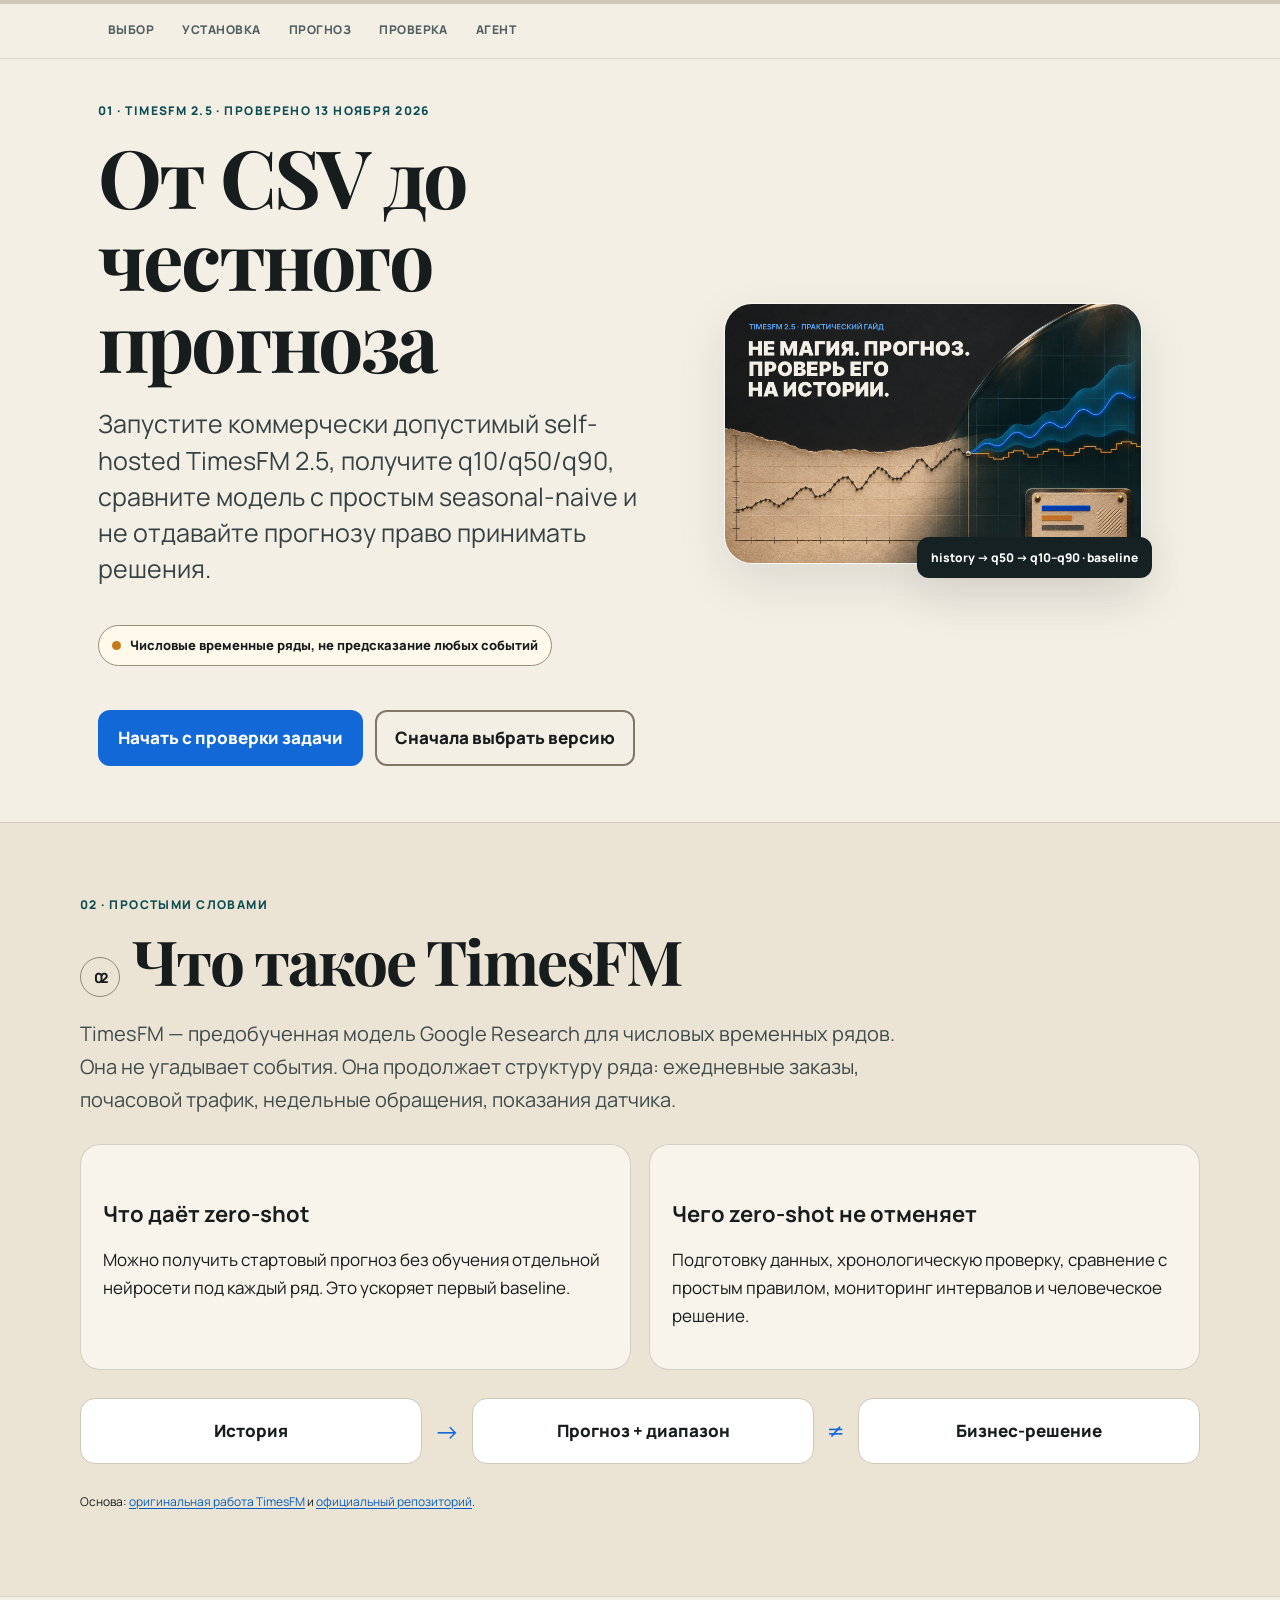
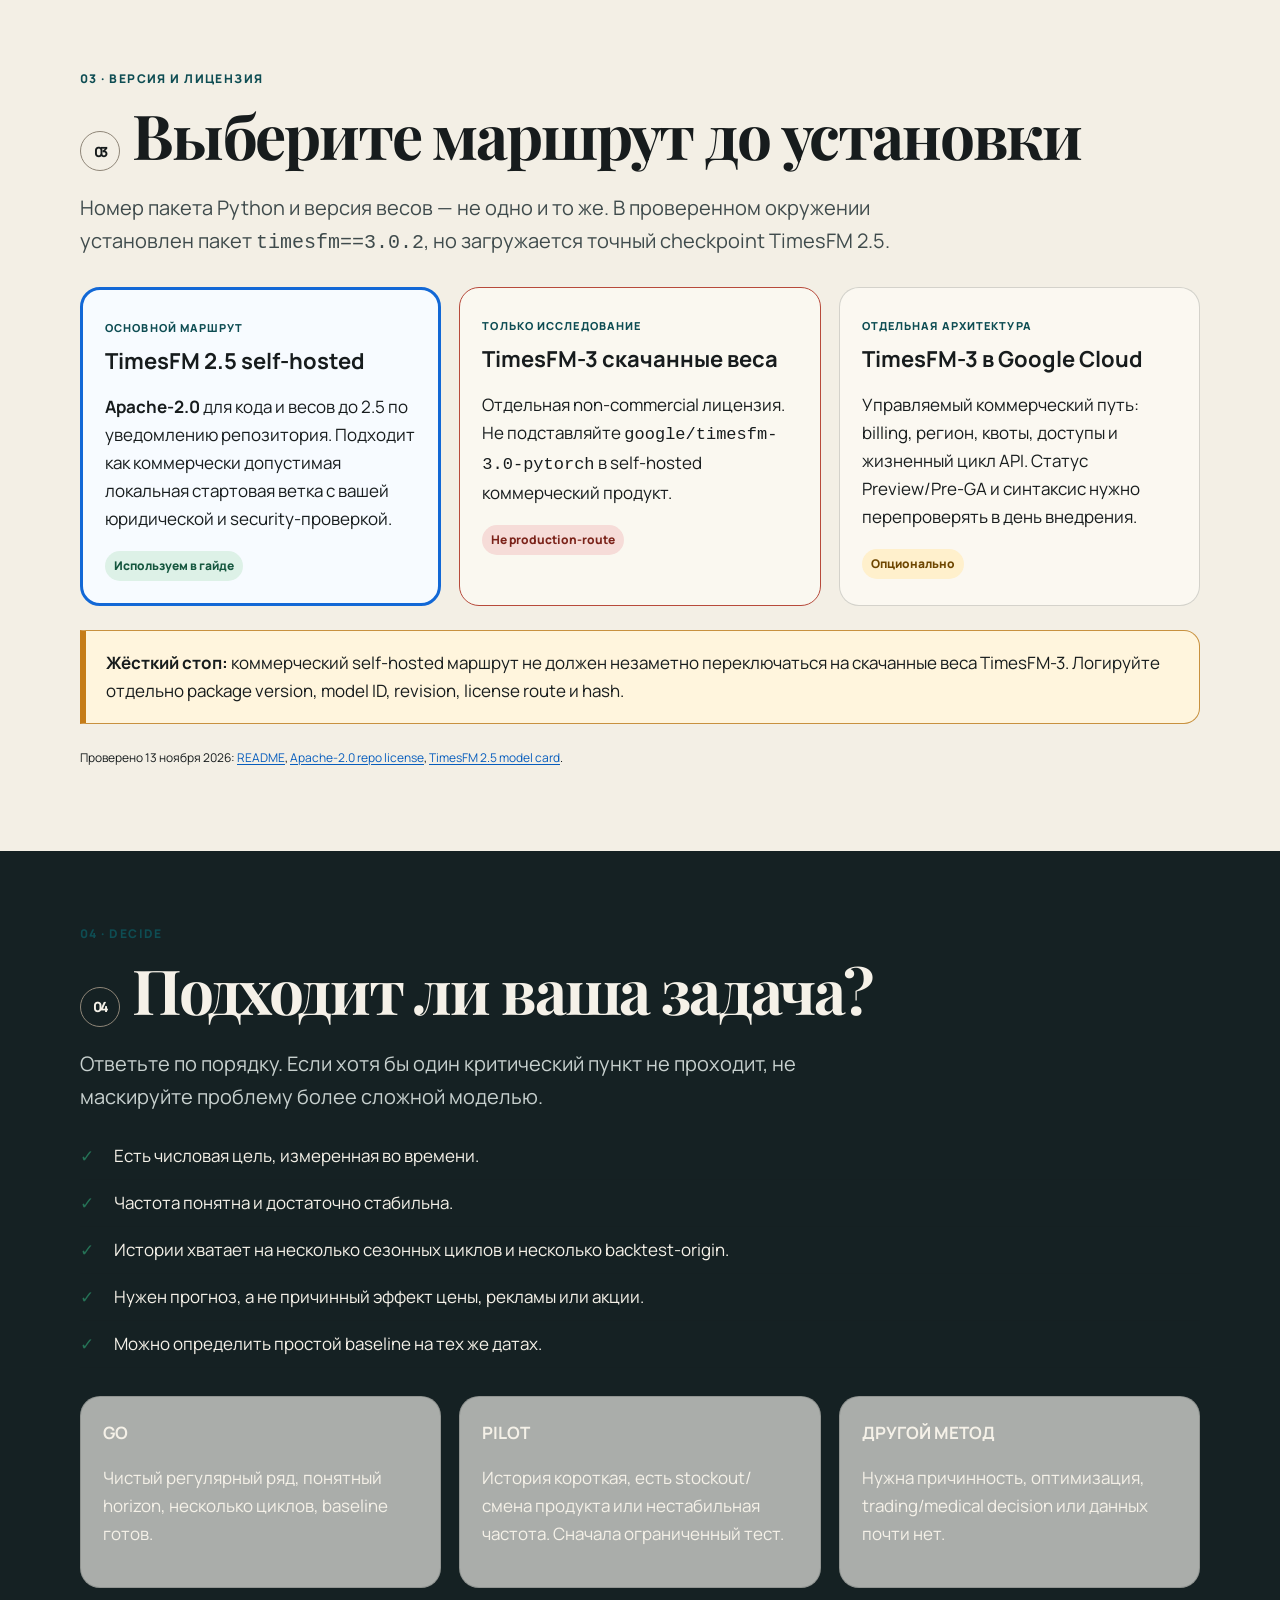
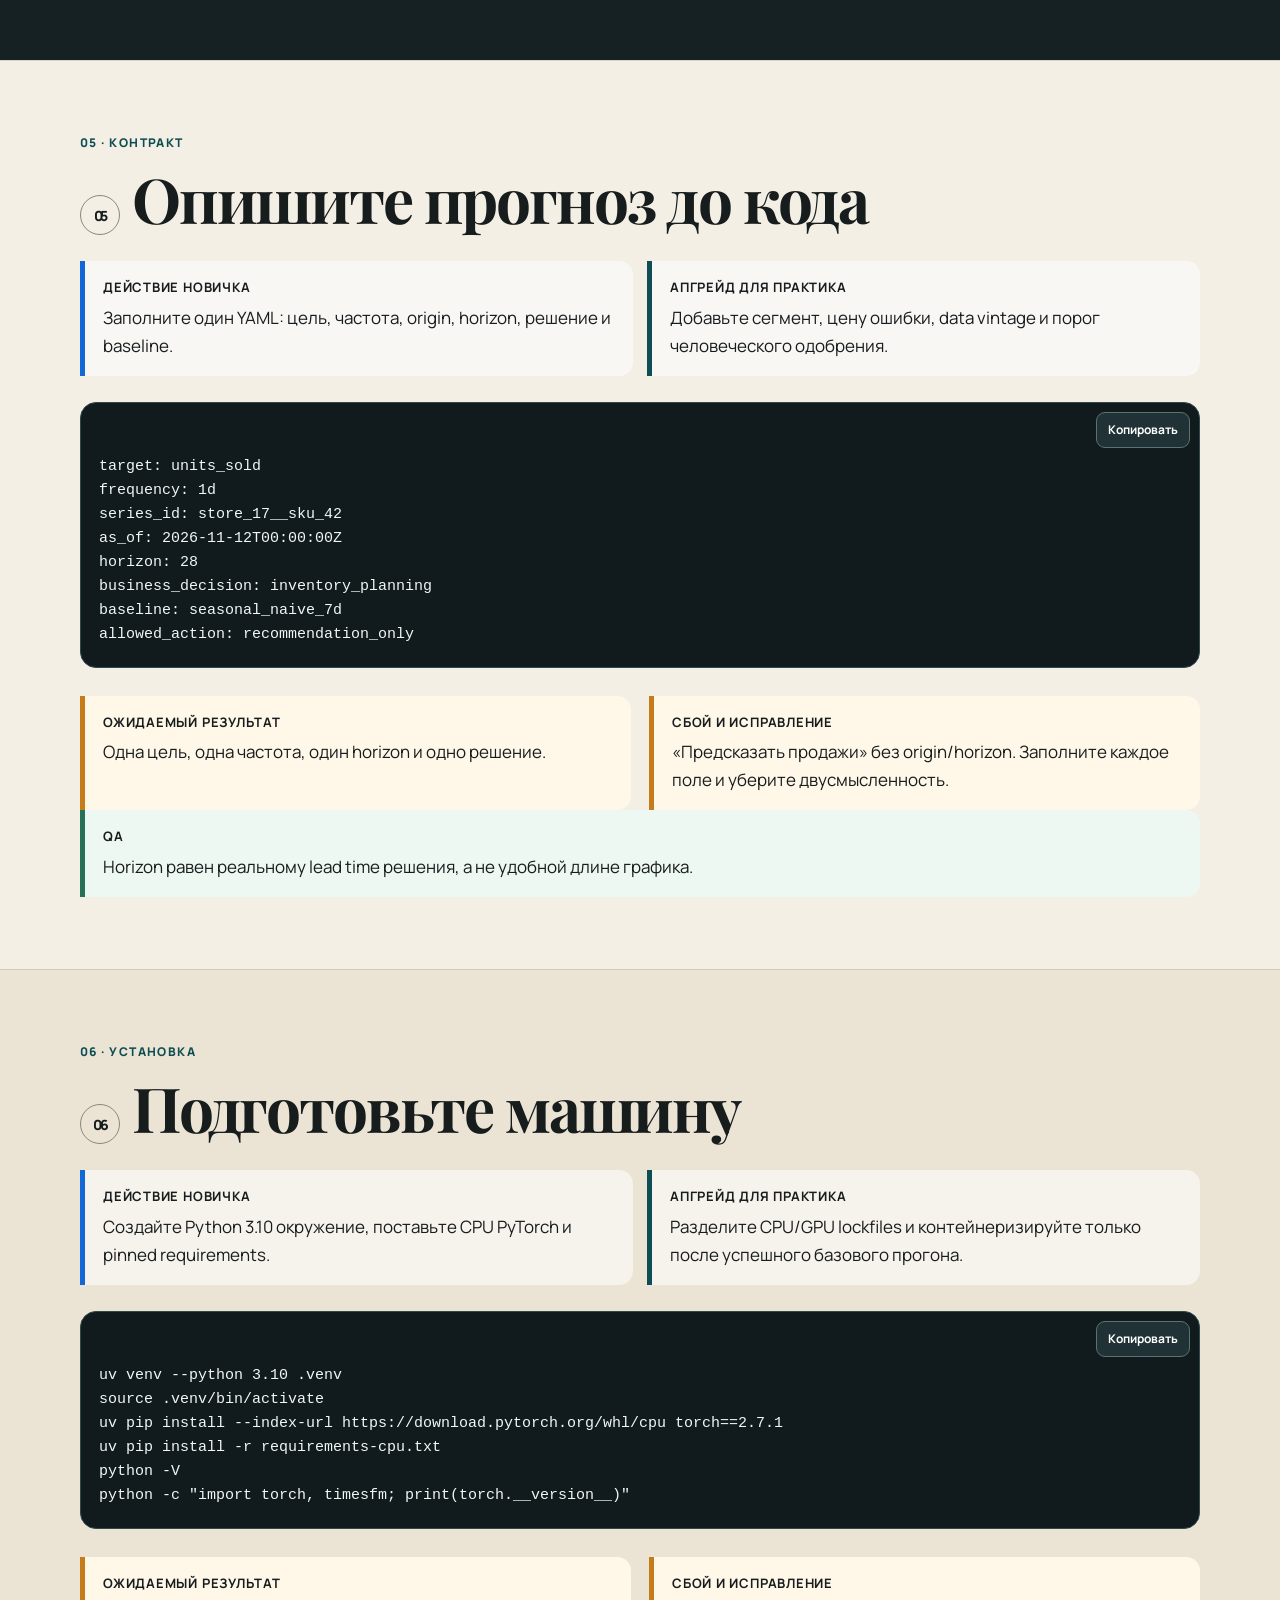
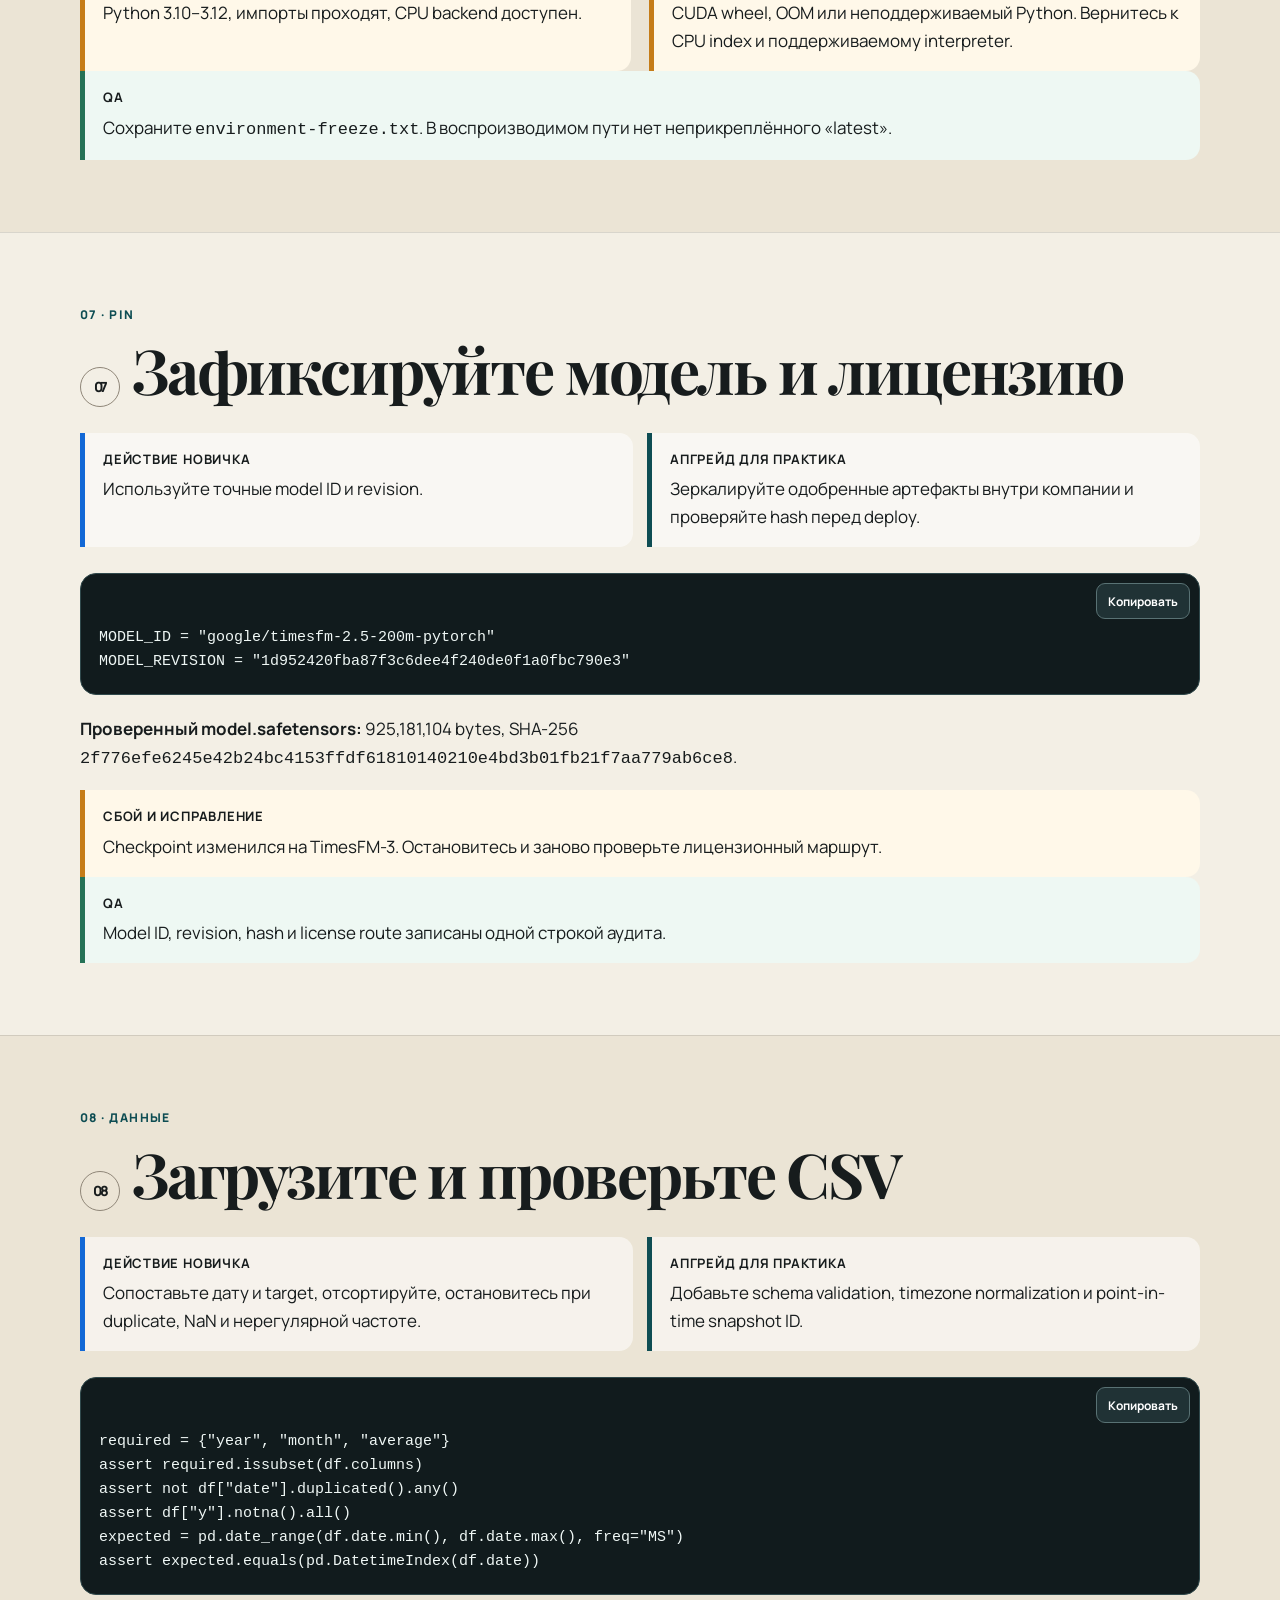
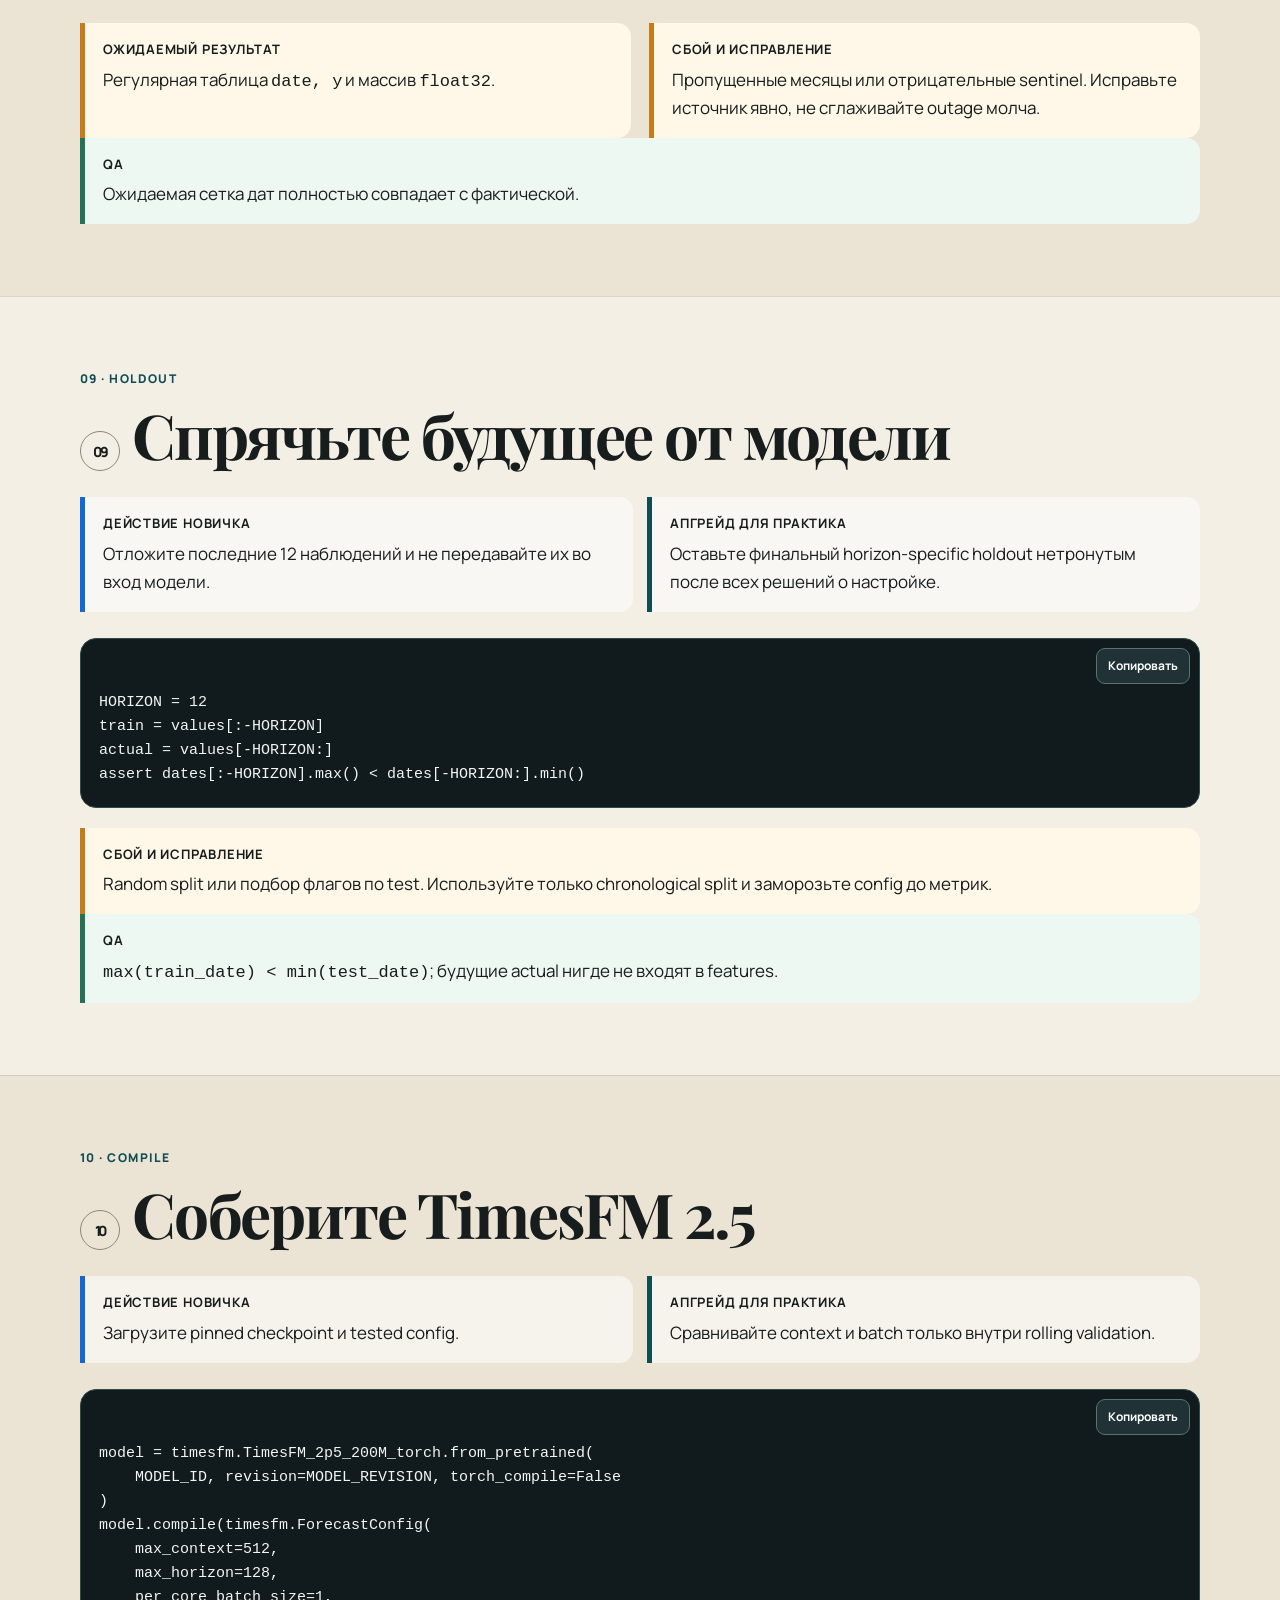
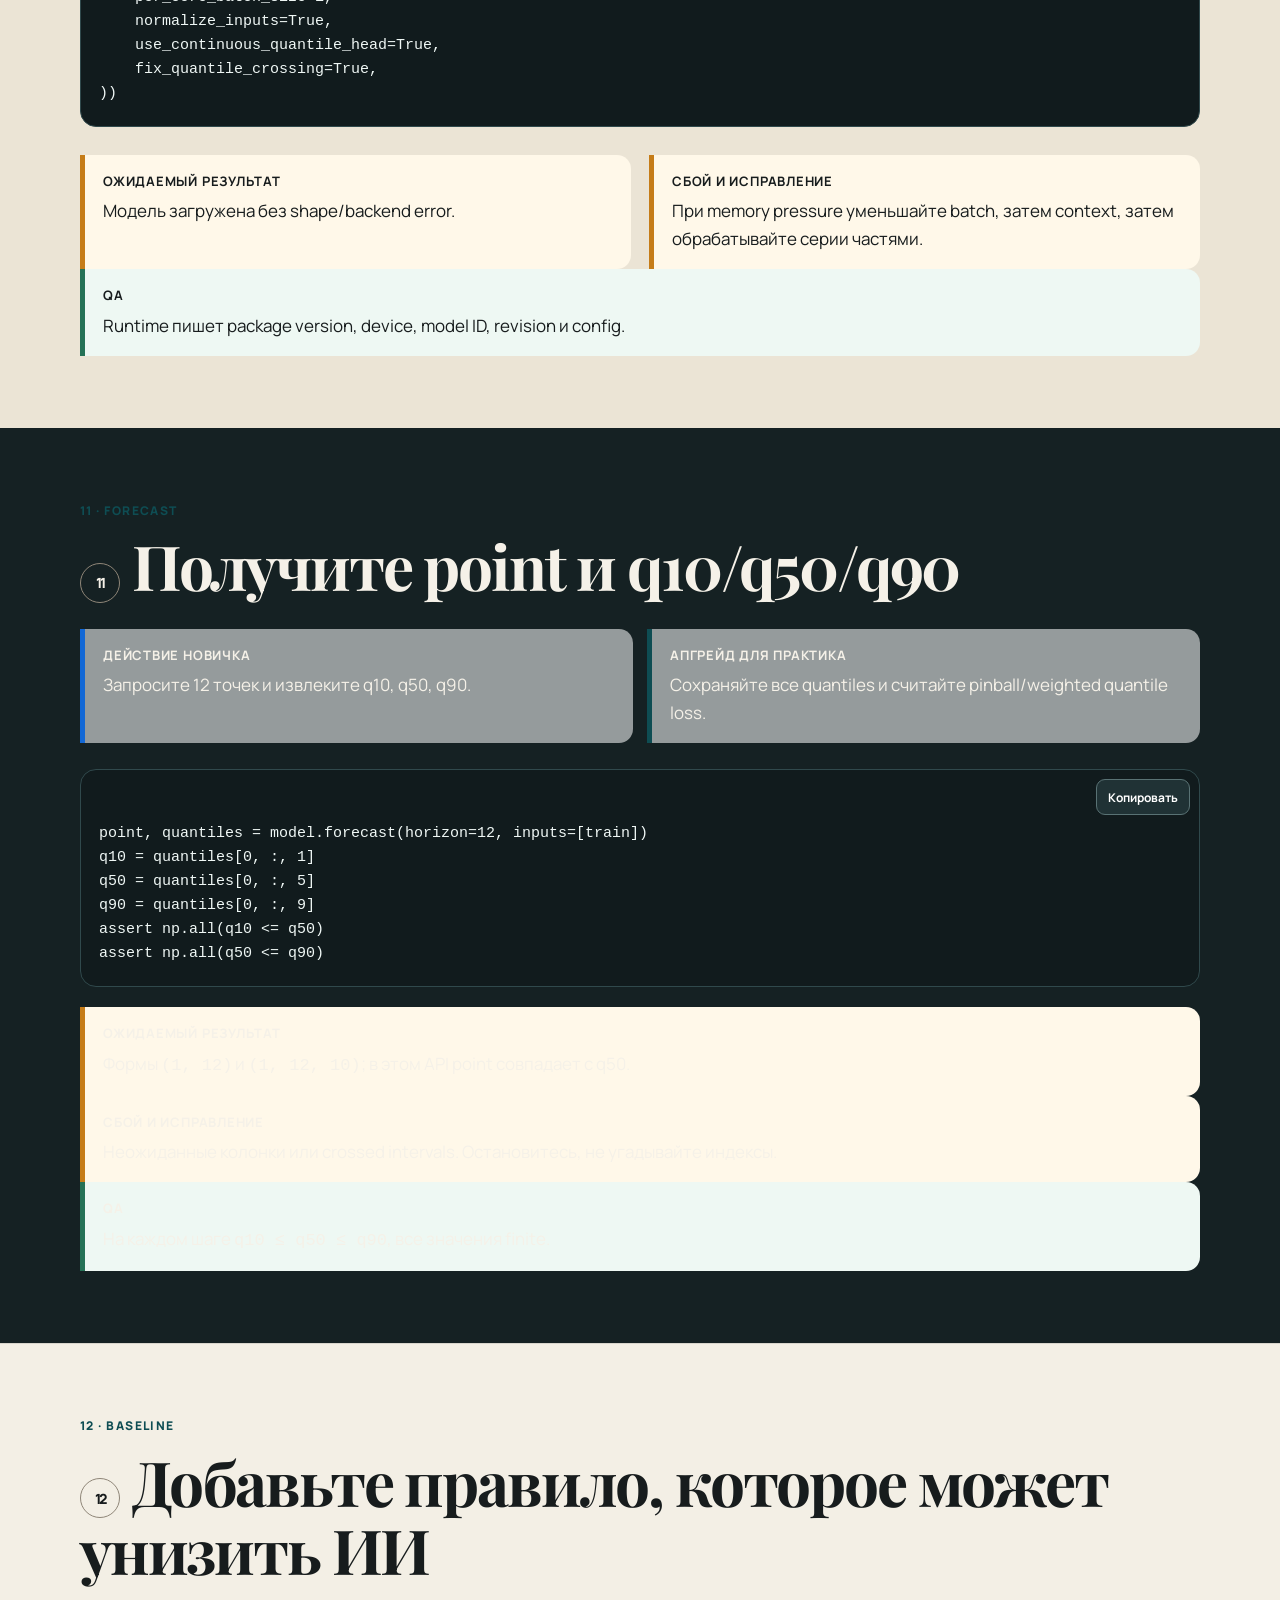
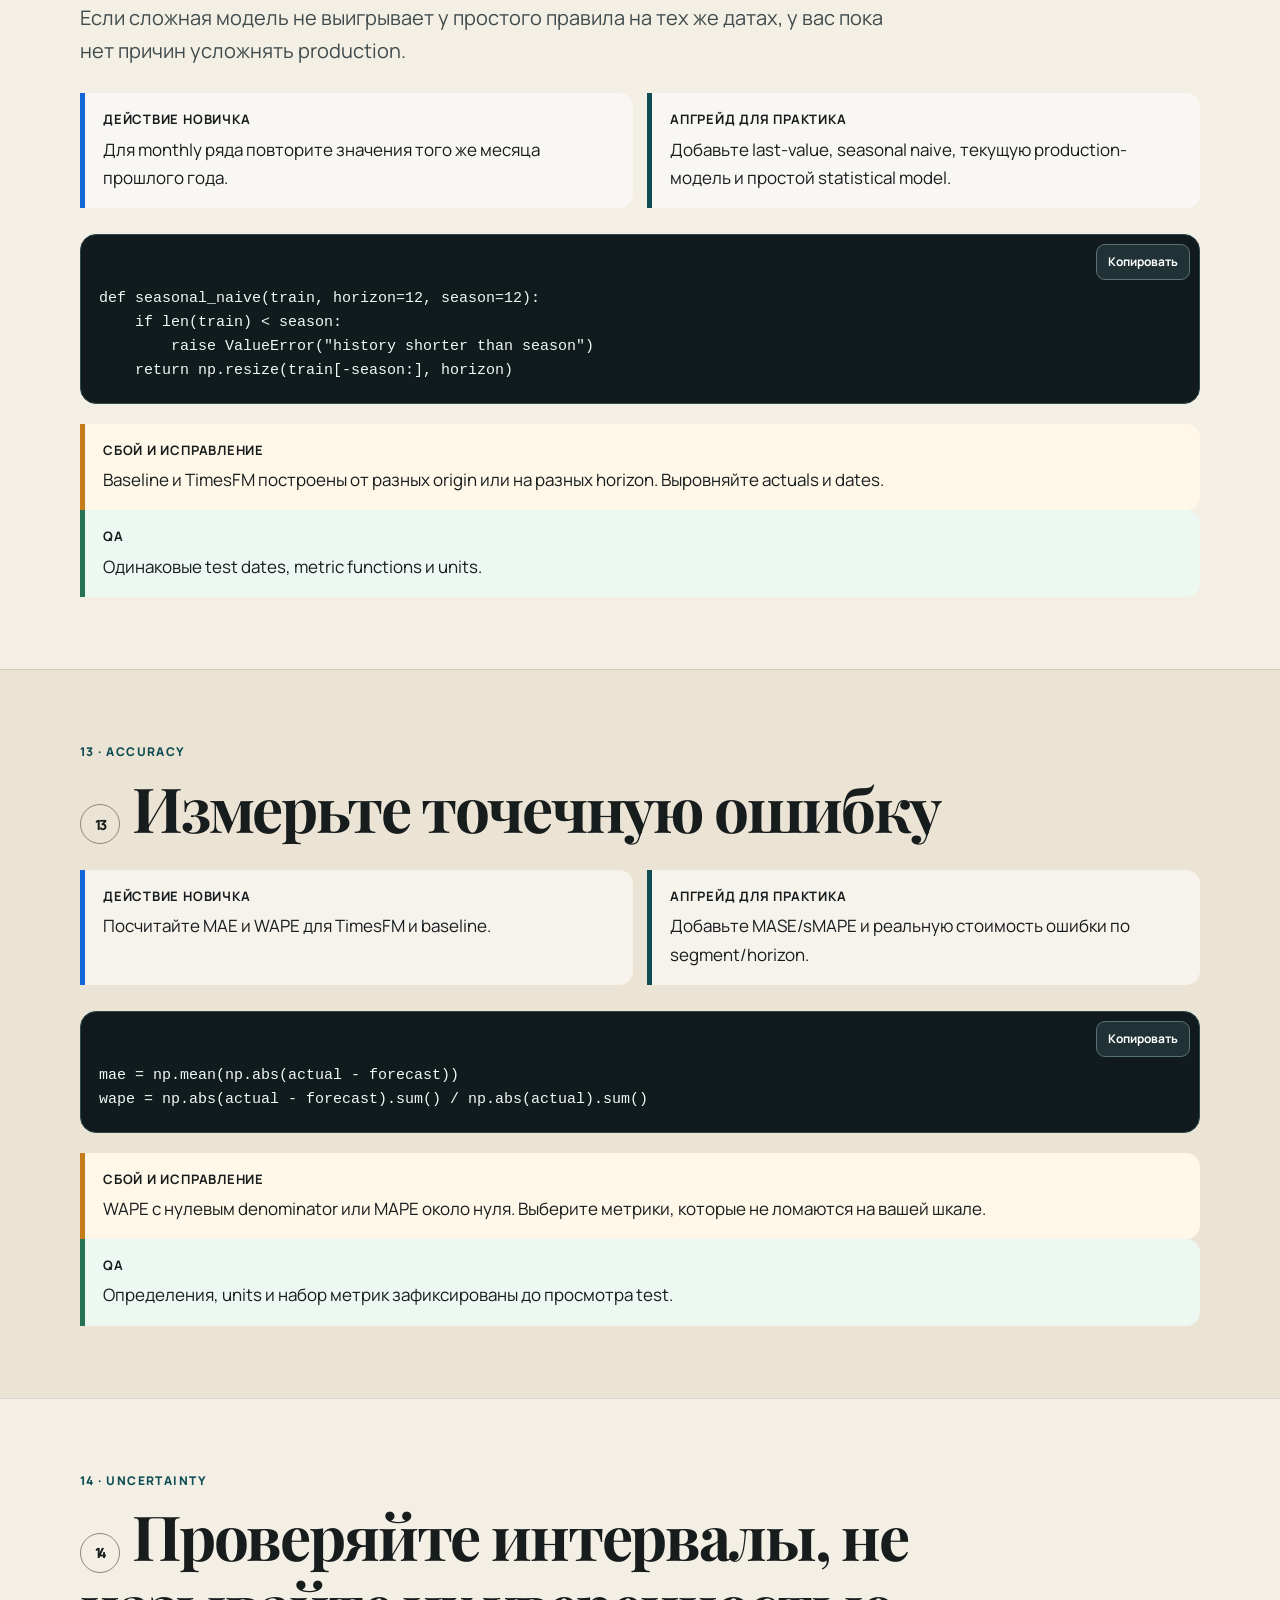
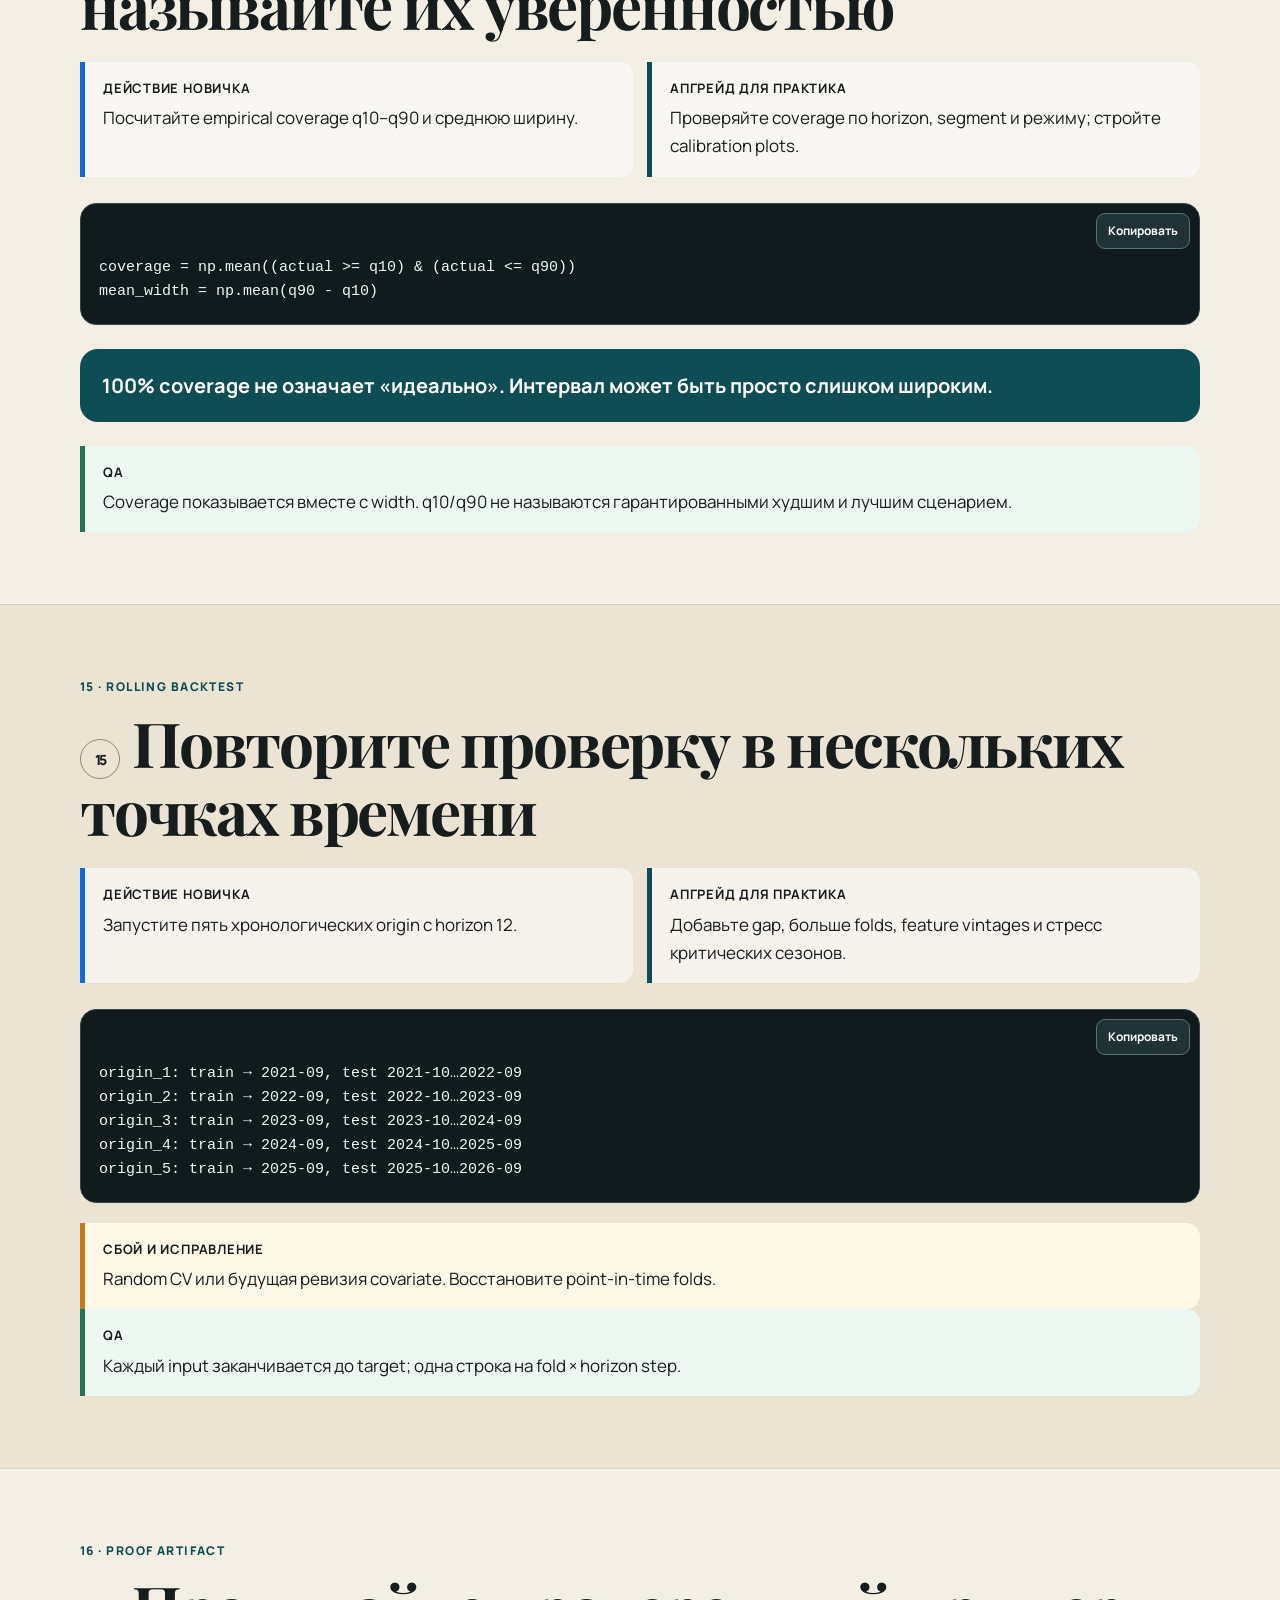
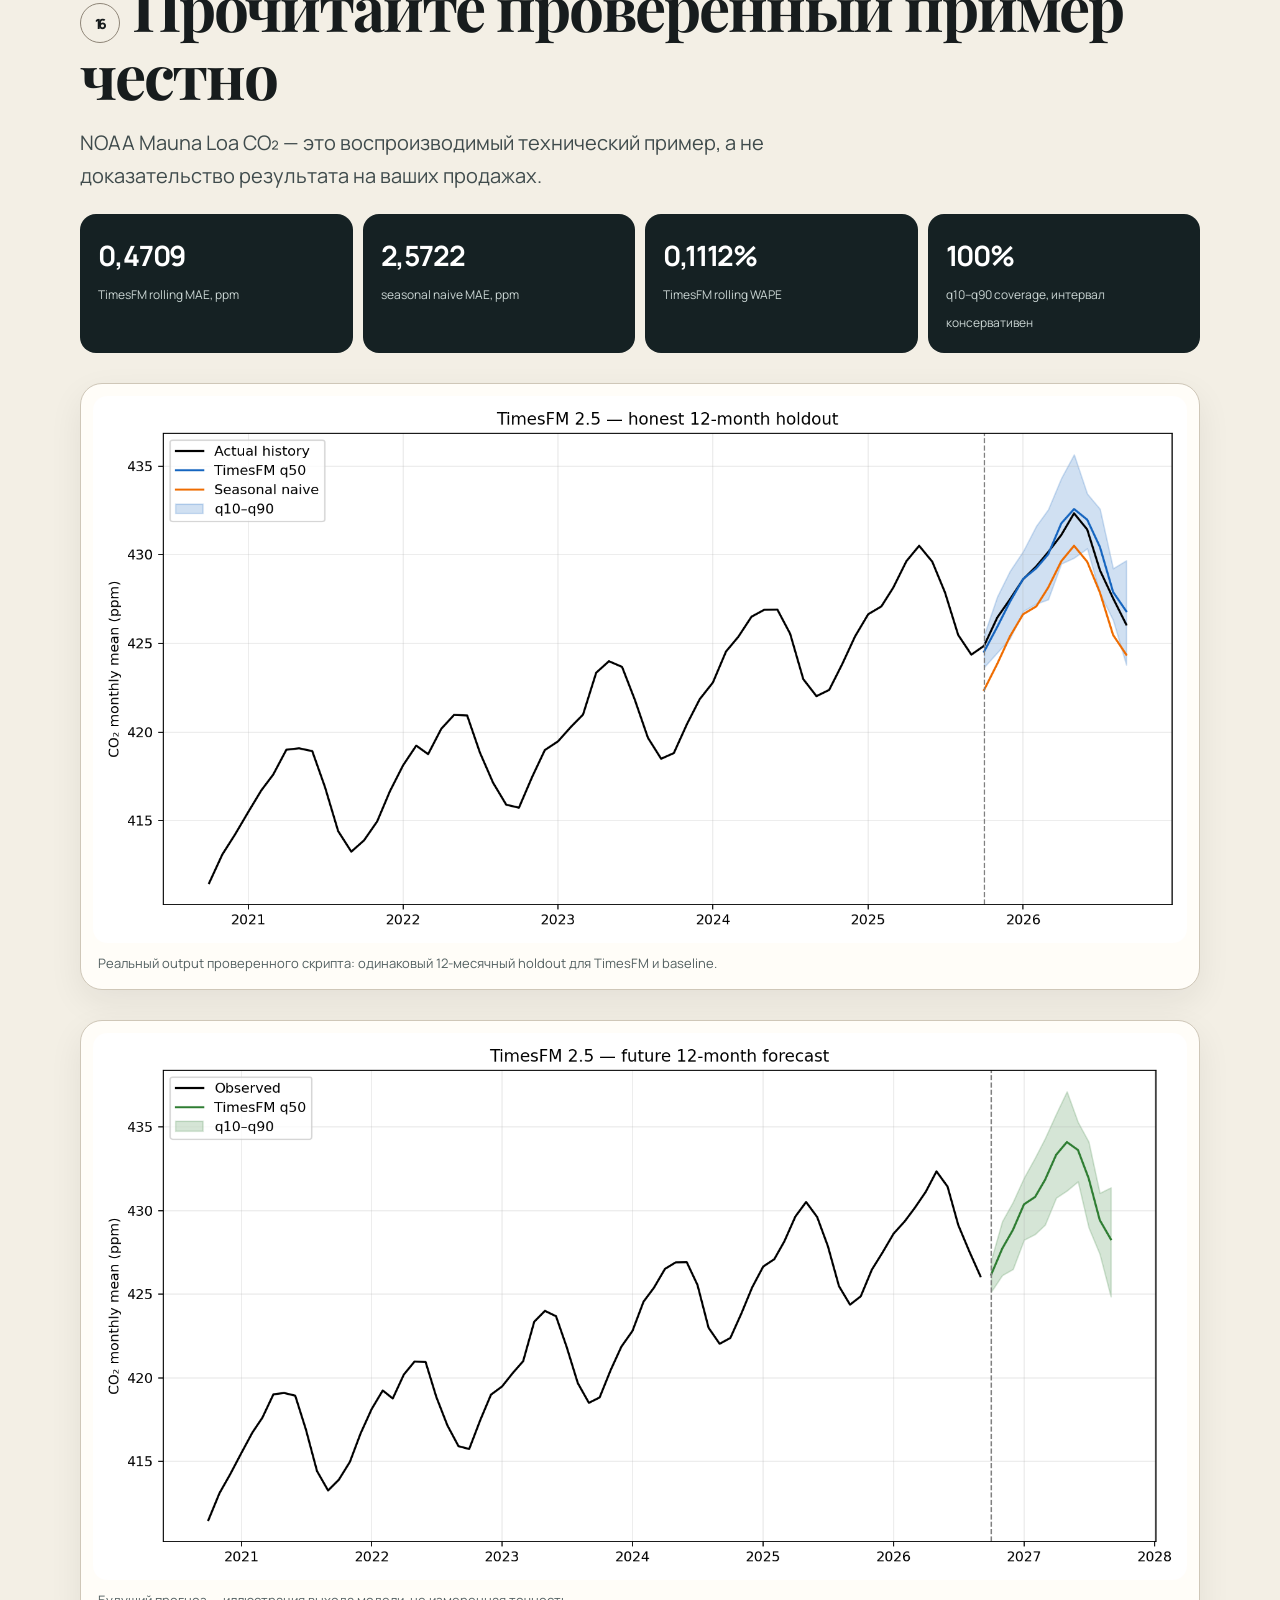
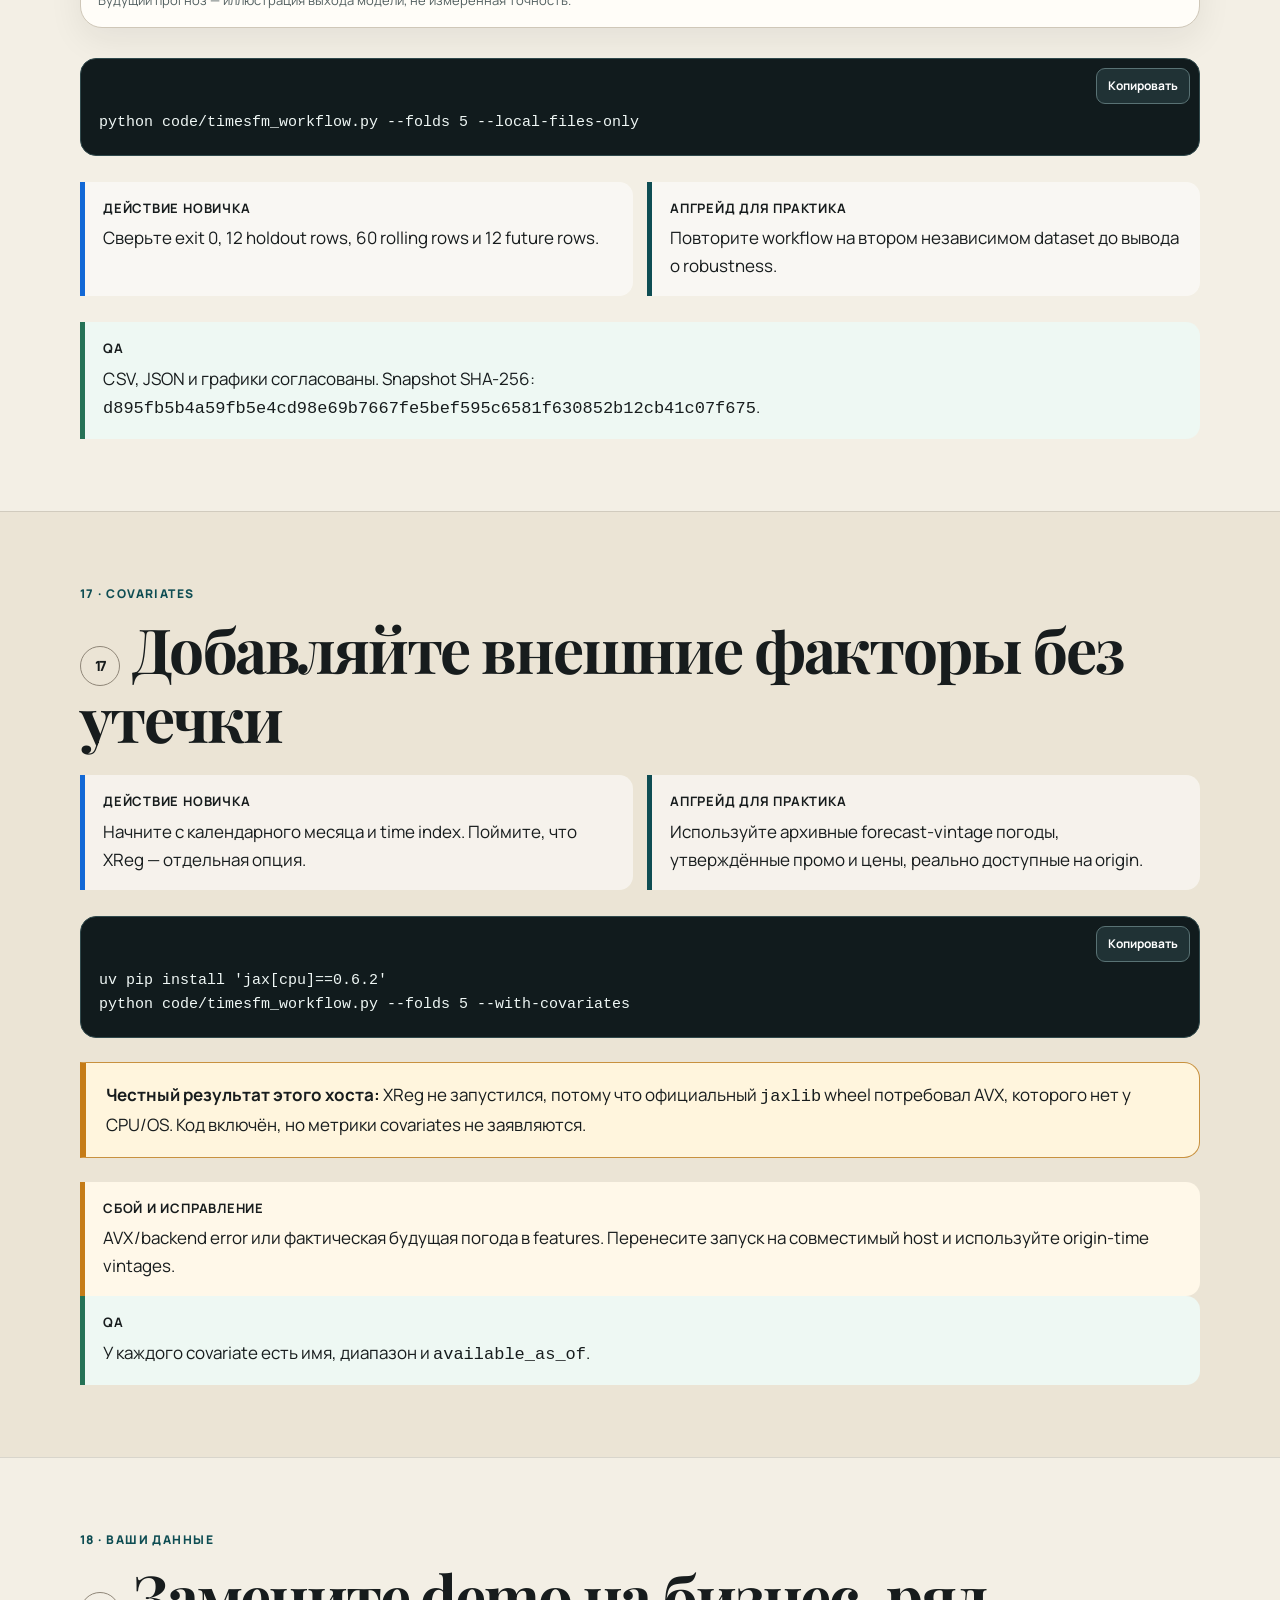
==== index.html @ fb5b5c7a "Publish TimesFM 2.5 practical guide" ====
<!doctype html>
<html lang="ru">
<head>
<meta charset="utf-8"><meta name="viewport" content="width=device-width,initial-scale=1">
<title>TimesFM 2.5 без магии: от CSV до честного прогноза</title>
<meta name="description" content="Практический русскоязычный гайд: TimesFM 2.5, точечный и квантильный прогноз, seasonal-naive baseline, holdout, rolling backtest и безопасный контракт AI-инструмента.">
<meta name="theme-color" content="#f3efe5"><link rel="icon" href="data:image/svg+xml,%3Csvg xmlns='http://www.w3.org/2000/svg' viewBox='0 0 64 64'%3E%3Cpath fill='%230e4d53' d='M4 43c10-18 18 9 29-10s17 9 27-11v22H4z'/%3E%3Cpath fill='none' stroke='%231268d6' stroke-width='5' d='M4 43c10-18 18 9 29-10s17 9 27-11'/%3E%3C/svg%3E'><meta property="og:type" content="article"><meta property="og:title" content="TimesFM 2.5 без магии"><meta property="og:description" content="От CSV до прогноза, который можно честно проверить на истории."><meta property="og:image" content="assets/timesfm_signal_editorial_hero_1600x1000.png">
<link rel="stylesheet" href="styles.css"><script defer src="app.js"></script>
</head>
<body>
<a class="skip" href="#content">К содержанию</a>
<header class="progress-shell" aria-label="Прогресс чтения"><div class="progress-line"><span id="progress"></span></div><nav class="progress-nav"><a href="#s3">Выбор</a><a href="#s6">Установка</a><a href="#s11">Прогноз</a><a href="#s13">Проверка</a><a href="#s19">Агент</a></nav></header>
<main id="content">
<section class="hero" id="s1"><div class="hero-grid"><div><div class="eyebrow">01 · TimesFM 2.5 · проверено 13 ноября 2026</div><h1>От CSV до честного прогноза</h1><p class="lede">Запустите коммерчески допустимый self-hosted TimesFM 2.5, получите q10/q50/q90, сравните модель с простым seasonal-naive и не отдавайте прогнозу право принимать решения.</p><div class="truth-chip">Числовые временные ряды, не предсказание любых событий</div><div class="button-row"><a class="btn" href="#s4">Начать с проверки задачи</a><a class="btn secondary" href="#s3">Сначала выбрать версию</a></div></div><figure class="hero-figure"><img src="assets/timesfm_signal_editorial_hero_1600x1000.png" width="1600" height="1000" alt="История временного ряда переходит в синий прогнозный конус q10–q90, рядом проходит янтарный seasonal-naive baseline"><figcaption class="stamp">history → q50 → q10–q90 · baseline</figcaption></figure></div></section>

<section class="section paper-alt" id="s2"><div class="inner"><div class="eyebrow">02 · Простыми словами</div><h2><span class="num">02</span>Что такое TimesFM</h2><p class="section-intro">TimesFM — предобученная модель Google Research для числовых временных рядов. Она не угадывает события. Она продолжает структуру ряда: ежедневные заказы, почасовой трафик, недельные обращения, показания датчика.</p><div class="grid-2"><div class="proof"><h3>Что даёт zero-shot</h3><p>Можно получить стартовый прогноз без обучения отдельной нейросети под каждый ряд. Это ускоряет первый baseline.</p></div><div class="proof"><h3>Чего zero-shot не отменяет</h3><p>Подготовку данных, хронологическую проверку, сравнение с простым правилом, мониторинг интервалов и человеческое решение.</p></div></div><div class="diagram"><div>История</div><span class="arrow">→</span><div>Прогноз + диапазон</div><span class="arrow">≠</span><div>Бизнес-решение</div></div><p class="tiny">Основа: <a href="https://arxiv.org/abs/2310.10688">оригинальная работа TimesFM</a> и <a href="https://github.com/google-research/timesfm">официальный репозиторий</a>.</p></div></section>

<section class="section" id="s3"><div class="inner"><div class="eyebrow">03 · Версия и лицензия</div><h2><span class="num">03</span>Выберите маршрут до установки</h2><p class="section-intro">Номер пакета Python и версия весов — не одно и то же. В проверенном окружении установлен пакет <code>timesfm==3.0.2</code>, но загружается точный checkpoint TimesFM 2.5.</p><div class="grid-3"><article class="route main"><span class="tag">Основной маршрут</span><h3>TimesFM 2.5 self-hosted</h3><p><b>Apache-2.0</b> для кода и весов до 2.5 по уведомлению репозитория. Подходит как коммерчески допустимая локальная стартовая ветка с вашей юридической и security-проверкой.</p><span class="status">Используем в гайде</span></article><article class="route stop"><span class="tag">Только исследование</span><h3>TimesFM-3 скачанные веса</h3><p>Отдельная non-commercial лицензия. Не подставляйте <code>google/timesfm-3.0-pytorch</code> в self-hosted коммерческий продукт.</p><span class="status stop">Не production-route</span></article><article class="route"><span class="tag">Отдельная архитектура</span><h3>TimesFM-3 в Google Cloud</h3><p>Управляемый коммерческий путь: billing, регион, квоты, доступы и жизненный цикл API. Статус Preview/Pre-GA и синтаксис нужно перепроверять в день внедрения.</p><span class="status warn">Опционально</span></article></div><div class="warning"><b>Жёсткий стоп:</b> коммерческий self-hosted маршрут не должен незаметно переключаться на скачанные веса TimesFM-3. Логируйте отдельно package version, model ID, revision, license route и hash.</div><p class="tiny">Проверено 13 ноября 2026: <a href="https://github.com/google-research/timesfm/blob/master/README.md">README</a>, <a href="https://github.com/google-research/timesfm/blob/master/LICENSE">Apache-2.0 repo license</a>, <a href="https://huggingface.co/google/timesfm-2.5-200m-pytorch">TimesFM 2.5 model card</a>.</p></div></section>

<section class="section dark" id="s4"><div class="inner"><div class="eyebrow">04 · Decide</div><h2><span class="num">04</span>Подходит ли ваша задача?</h2><p class="section-intro">Ответьте по порядку. Если хотя бы один критический пункт не проходит, не маскируйте проблему более сложной моделью.</p><ol class="checks"><li>Есть числовая цель, измеренная во времени.</li><li>Частота понятна и достаточно стабильна.</li><li>Истории хватает на несколько сезонных циклов и несколько backtest-origin.</li><li>Нужен прогноз, а не причинный эффект цены, рекламы или акции.</li><li>Можно определить простой baseline на тех же датах.</li></ol><div class="grid-3"><div class="decision"><b>GO</b><p>Чистый регулярный ряд, понятный horizon, несколько циклов, baseline готов.</p></div><div class="decision"><b>PILOT</b><p>История короткая, есть stockout/смена продукта или нестабильная частота. Сначала ограниченный тест.</p></div><div class="decision"><b>ДРУГОЙ МЕТОД</b><p>Нужна причинность, оптимизация, trading/medical decision или данных почти нет.</p></div></div></div></section>

<section class="section" id="s5"><div class="inner"><div class="eyebrow">05 · Контракт</div><h2><span class="num">05</span>Опишите прогноз до кода</h2><div class="op"><div class="rail"><strong>Действие новичка</strong>Заполните один YAML: цель, частота, origin, horizon, решение и baseline.</div><div class="rail pro"><strong>Апгрейд для практика</strong>Добавьте сегмент, цену ошибки, data vintage и порог человеческого одобрения.</div></div><div class="code-wrap"><button class="copy">Копировать</button><pre><code>target: units_sold
frequency: 1d
series_id: store_17__sku_42
as_of: 2026-11-12T00:00:00Z
horizon: 28
business_decision: inventory_planning
baseline: seasonal_naive_7d
allowed_action: recommendation_only</code></pre></div><div class="grid-2"><div class="rail fail"><strong>Ожидаемый результат</strong>Одна цель, одна частота, один horizon и одно решение.</div><div class="rail fail"><strong>Сбой и исправление</strong>«Предсказать продажи» без origin/horizon. Заполните каждое поле и уберите двусмысленность.</div></div><div class="rail qa"><strong>QA</strong>Horizon равен реальному lead time решения, а не удобной длине графика.</div></div></section>

<section class="section paper-alt" id="s6"><div class="inner"><div class="eyebrow">06 · Установка</div><h2><span class="num">06</span>Подготовьте машину</h2><div class="op"><div class="rail"><strong>Действие новичка</strong>Создайте Python 3.10 окружение, поставьте CPU PyTorch и pinned requirements.</div><div class="rail pro"><strong>Апгрейд для практика</strong>Разделите CPU/GPU lockfiles и контейнеризируйте только после успешного базового прогона.</div></div><div class="code-wrap"><button class="copy">Копировать</button><pre><code>uv venv --python 3.10 .venv
source .venv/bin/activate
uv pip install --index-url https://download.pytorch.org/whl/cpu torch==2.7.1
uv pip install -r requirements-cpu.txt
python -V
python -c "import torch, timesfm; print(torch.__version__)"</code></pre></div><div class="grid-2"><div class="rail fail"><strong>Ожидаемый результат</strong>Python 3.10–3.12, импорты проходят, CPU backend доступен.</div><div class="rail fail"><strong>Сбой и исправление</strong>CUDA wheel, OOM или неподдерживаемый Python. Вернитесь к CPU index и поддерживаемому interpreter.</div></div><div class="rail qa"><strong>QA</strong>Сохраните <code>environment-freeze.txt</code>. В воспроизводимом пути нет неприкреплённого «latest».</div></div></section>

<section class="section" id="s7"><div class="inner"><div class="eyebrow">07 · Pin</div><h2><span class="num">07</span>Зафиксируйте модель и лицензию</h2><div class="op"><div class="rail"><strong>Действие новичка</strong>Используйте точные model ID и revision.</div><div class="rail pro"><strong>Апгрейд для практика</strong>Зеркалируйте одобренные артефакты внутри компании и проверяйте hash перед deploy.</div></div><div class="code-wrap"><button class="copy">Копировать</button><pre><code>MODEL_ID = "google/timesfm-2.5-200m-pytorch"
MODEL_REVISION = "1d952420fba87f3c6dee4f240de0f1a0fbc790e3"</code></pre></div><p><b>Проверенный model.safetensors:</b> 925,181,104 bytes, SHA-256 <code>2f776efe6245e42b24bc4153ffdf61810140210e4bd3b01fb21f7aa779ab6ce8</code>.</p><div class="rail fail"><strong>Сбой и исправление</strong>Checkpoint изменился на TimesFM-3. Остановитесь и заново проверьте лицензионный маршрут.</div><div class="rail qa"><strong>QA</strong>Model ID, revision, hash и license route записаны одной строкой аудита.</div></div></section>

<section class="section paper-alt" id="s8"><div class="inner"><div class="eyebrow">08 · Данные</div><h2><span class="num">08</span>Загрузите и проверьте CSV</h2><div class="op"><div class="rail"><strong>Действие новичка</strong>Сопоставьте дату и target, отсортируйте, остановитесь при duplicate, NaN и нерегулярной частоте.</div><div class="rail pro"><strong>Апгрейд для практика</strong>Добавьте schema validation, timezone normalization и point-in-time snapshot ID.</div></div><div class="code-wrap"><button class="copy">Копировать</button><pre><code>required = {"year", "month", "average"}
assert required.issubset(df.columns)
assert not df["date"].duplicated().any()
assert df["y"].notna().all()
expected = pd.date_range(df.date.min(), df.date.max(), freq="MS")
assert expected.equals(pd.DatetimeIndex(df.date))</code></pre></div><div class="grid-2"><div class="rail fail"><strong>Ожидаемый результат</strong>Регулярная таблица <code>date, y</code> и массив <code>float32</code>.</div><div class="rail fail"><strong>Сбой и исправление</strong>Пропущенные месяцы или отрицательные sentinel. Исправьте источник явно, не сглаживайте outage молча.</div></div><div class="rail qa"><strong>QA</strong>Ожидаемая сетка дат полностью совпадает с фактической.</div></div></section>

<section class="section" id="s9"><div class="inner"><div class="eyebrow">09 · Holdout</div><h2><span class="num">09</span>Спрячьте будущее от модели</h2><div class="op"><div class="rail"><strong>Действие новичка</strong>Отложите последние 12 наблюдений и не передавайте их во вход модели.</div><div class="rail pro"><strong>Апгрейд для практика</strong>Оставьте финальный horizon-specific holdout нетронутым после всех решений о настройке.</div></div><div class="code-wrap"><button class="copy">Копировать</button><pre><code>HORIZON = 12
train = values[:-HORIZON]
actual = values[-HORIZON:]
assert dates[:-HORIZON].max() &lt; dates[-HORIZON:].min()</code></pre></div><div class="rail fail"><strong>Сбой и исправление</strong>Random split или подбор флагов по test. Используйте только chronological split и заморозьте config до метрик.</div><div class="rail qa"><strong>QA</strong><code>max(train_date) &lt; min(test_date)</code>; будущие actual нигде не входят в features.</div></div></section>

<section class="section paper-alt" id="s10"><div class="inner"><div class="eyebrow">10 · Compile</div><h2><span class="num">10</span>Соберите TimesFM 2.5</h2><div class="op"><div class="rail"><strong>Действие новичка</strong>Загрузите pinned checkpoint и tested config.</div><div class="rail pro"><strong>Апгрейд для практика</strong>Сравнивайте context и batch только внутри rolling validation.</div></div><div class="code-wrap"><button class="copy">Копировать</button><pre><code>model = timesfm.TimesFM_2p5_200M_torch.from_pretrained(
    MODEL_ID, revision=MODEL_REVISION, torch_compile=False
)
model.compile(timesfm.ForecastConfig(
    max_context=512,
    max_horizon=128,
    per_core_batch_size=1,
    normalize_inputs=True,
    use_continuous_quantile_head=True,
    fix_quantile_crossing=True,
))</code></pre></div><div class="grid-2"><div class="rail fail"><strong>Ожидаемый результат</strong>Модель загружена без shape/backend error.</div><div class="rail fail"><strong>Сбой и исправление</strong>При memory pressure уменьшайте batch, затем context, затем обрабатывайте серии частями.</div></div><div class="rail qa"><strong>QA</strong>Runtime пишет package version, device, model ID, revision и config.</div></div></section>

<section class="section dark" id="s11"><div class="inner"><div class="eyebrow">11 · Forecast</div><h2><span class="num">11</span>Получите point и q10/q50/q90</h2><div class="op"><div class="rail"><strong>Действие новичка</strong>Запросите 12 точек и извлеките q10, q50, q90.</div><div class="rail pro"><strong>Апгрейд для практика</strong>Сохраняйте все quantiles и считайте pinball/weighted quantile loss.</div></div><div class="code-wrap"><button class="copy">Копировать</button><pre><code>point, quantiles = model.forecast(horizon=12, inputs=[train])
q10 = quantiles[0, :, 1]
q50 = quantiles[0, :, 5]
q90 = quantiles[0, :, 9]
assert np.all(q10 &lt;= q50)
assert np.all(q50 &lt;= q90)</code></pre></div><div class="rail fail"><strong>Ожидаемый результат</strong>Формы <code>(1, 12)</code> и <code>(1, 12, 10)</code>; в этом API point совпадает с q50.</div><div class="rail fail"><strong>Сбой и исправление</strong>Неожиданные колонки или crossed intervals. Остановитесь, не угадывайте индексы.</div><div class="rail qa"><strong>QA</strong>На каждом шаге <code>q10 ≤ q50 ≤ q90</code>, все значения finite.</div></div></section>

<section class="section" id="s12"><div class="inner"><div class="eyebrow">12 · Baseline</div><h2><span class="num">12</span>Добавьте правило, которое может унизить ИИ</h2><p class="section-intro">Если сложная модель не выигрывает у простого правила на тех же датах, у вас пока нет причин усложнять production.</p><div class="op"><div class="rail"><strong>Действие новичка</strong>Для monthly ряда повторите значения того же месяца прошлого года.</div><div class="rail pro"><strong>Апгрейд для практика</strong>Добавьте last-value, seasonal naive, текущую production-модель и простой statistical model.</div></div><div class="code-wrap"><button class="copy">Копировать</button><pre><code>def seasonal_naive(train, horizon=12, season=12):
    if len(train) &lt; season:
        raise ValueError("history shorter than season")
    return np.resize(train[-season:], horizon)</code></pre></div><div class="rail fail"><strong>Сбой и исправление</strong>Baseline и TimesFM построены от разных origin или на разных horizon. Выровняйте actuals и dates.</div><div class="rail qa"><strong>QA</strong>Одинаковые test dates, metric functions и units.</div></div></section>

<section class="section paper-alt" id="s13"><div class="inner"><div class="eyebrow">13 · Accuracy</div><h2><span class="num">13</span>Измерьте точечную ошибку</h2><div class="op"><div class="rail"><strong>Действие новичка</strong>Посчитайте MAE и WAPE для TimesFM и baseline.</div><div class="rail pro"><strong>Апгрейд для практика</strong>Добавьте MASE/sMAPE и реальную стоимость ошибки по segment/horizon.</div></div><div class="code-wrap"><button class="copy">Копировать</button><pre><code>mae = np.mean(np.abs(actual - forecast))
wape = np.abs(actual - forecast).sum() / np.abs(actual).sum()</code></pre></div><div class="rail fail"><strong>Сбой и исправление</strong>WAPE с нулевым denominator или MAPE около нуля. Выберите метрики, которые не ломаются на вашей шкале.</div><div class="rail qa"><strong>QA</strong>Определения, units и набор метрик зафиксированы до просмотра test.</div></div></section>

<section class="section" id="s14"><div class="inner"><div class="eyebrow">14 · Uncertainty</div><h2><span class="num">14</span>Проверяйте интервалы, не называйте их уверенностью</h2><div class="op"><div class="rail"><strong>Действие новичка</strong>Посчитайте empirical coverage q10–q90 и среднюю ширину.</div><div class="rail pro"><strong>Апгрейд для практика</strong>Проверяйте coverage по horizon, segment и режиму; стройте calibration plots.</div></div><div class="code-wrap"><button class="copy">Копировать</button><pre><code>coverage = np.mean((actual &gt;= q10) &amp; (actual &lt;= q90))
mean_width = np.mean(q90 - q10)</code></pre></div><div class="callout">100% coverage не означает «идеально». Интервал может быть просто слишком широким.</div><div class="rail qa"><strong>QA</strong>Coverage показывается вместе с width. q10/q90 не называются гарантированными худшим и лучшим сценарием.</div></div></section>

<section class="section paper-alt" id="s15"><div class="inner"><div class="eyebrow">15 · Rolling backtest</div><h2><span class="num">15</span>Повторите проверку в нескольких точках времени</h2><div class="op"><div class="rail"><strong>Действие новичка</strong>Запустите пять хронологических origin с horizon 12.</div><div class="rail pro"><strong>Апгрейд для практика</strong>Добавьте gap, больше folds, feature vintages и стресс критических сезонов.</div></div><div class="code-wrap"><button class="copy">Копировать</button><pre><code>origin_1: train → 2021-09, test 2021-10…2022-09
origin_2: train → 2022-09, test 2022-10…2023-09
origin_3: train → 2023-09, test 2023-10…2024-09
origin_4: train → 2024-09, test 2024-10…2025-09
origin_5: train → 2025-09, test 2025-10…2026-09</code></pre></div><div class="rail fail"><strong>Сбой и исправление</strong>Random CV или будущая ревизия covariate. Восстановите point-in-time folds.</div><div class="rail qa"><strong>QA</strong>Каждый input заканчивается до target; одна строка на fold × horizon step.</div></div></section>

<section class="section" id="s16"><div class="inner"><div class="eyebrow">16 · Proof artifact</div><h2><span class="num">16</span>Прочитайте проверенный пример честно</h2><p class="section-intro">NOAA Mauna Loa CO₂ — это воспроизводимый технический пример, а не доказательство результата на ваших продажах.</p><div class="metrics"><div class="metric"><b>0,4709</b><span>TimesFM rolling MAE, ppm</span></div><div class="metric"><b>2,5722</b><span>seasonal naive MAE, ppm</span></div><div class="metric"><b>0,1112%</b><span>TimesFM rolling WAPE</span></div><div class="metric"><b>100%</b><span>q10–q90 coverage, интервал консервативен</span></div></div><figure class="chart"><img src="assets/holdout_forecast.png" width="1500" height="900" alt="Holdout-график NOAA: actual, TimesFM, seasonal naive и q10–q90"><figcaption class="caption">Реальный output проверенного скрипта: одинаковый 12-месячный holdout для TimesFM и baseline.</figcaption></figure><figure class="chart"><img src="assets/future_forecast.png" width="1500" height="900" alt="Будущий прогноз NOAA с медианой и квантильным интервалом"><figcaption class="caption">Будущий прогноз — иллюстрация выхода модели, не измеренная точность.</figcaption></figure><div class="code-wrap"><button class="copy">Копировать</button><pre><code>python code/timesfm_workflow.py --folds 5 --local-files-only</code></pre></div><div class="op"><div class="rail"><strong>Действие новичка</strong>Сверьте exit 0, 12 holdout rows, 60 rolling rows и 12 future rows.</div><div class="rail pro"><strong>Апгрейд для практика</strong>Повторите workflow на втором независимом dataset до вывода о robustness.</div></div><div class="rail qa"><strong>QA</strong>CSV, JSON и графики согласованы. Snapshot SHA-256: <code>d895fb5b4a59fb5e4cd98e69b7667fe5bef595c6581f630852b12cb41c07f675</code>.</div></div></section>

<section class="section paper-alt" id="s17"><div class="inner"><div class="eyebrow">17 · Covariates</div><h2><span class="num">17</span>Добавляйте внешние факторы без утечки</h2><div class="op"><div class="rail"><strong>Действие новичка</strong>Начните с календарного месяца и time index. Поймите, что XReg — отдельная опция.</div><div class="rail pro"><strong>Апгрейд для практика</strong>Используйте архивные forecast-vintage погоды, утверждённые промо и цены, реально доступные на origin.</div></div><div class="code-wrap"><button class="copy">Копировать</button><pre><code>uv pip install 'jax[cpu]==0.6.2'
python code/timesfm_workflow.py --folds 5 --with-covariates</code></pre></div><div class="warning"><b>Честный результат этого хоста:</b> XReg не запустился, потому что официальный <code>jaxlib</code> wheel потребовал AVX, которого нет у CPU/OS. Код включён, но метрики covariates не заявляются.</div><div class="rail fail"><strong>Сбой и исправление</strong>AVX/backend error или фактическая будущая погода в features. Перенесите запуск на совместимый host и используйте origin-time vintages.</div><div class="rail qa"><strong>QA</strong>У каждого covariate есть имя, диапазон и <code>available_as_of</code>.</div></div></section>

<section class="section" id="s18"><div class="inner"><div class="eyebrow">18 · Ваши данные</div><h2><span class="num">18</span>Замените demo на бизнес-ряд</h2><div class="op"><div class="rail"><strong>Действие новичка</strong>Экспортируйте один ряд <code>timestamp,series_id,target</code> и не меняйте pipeline оценки.</div><div class="rail pro"><strong>Апгрейд для практика</strong>Batch по стабильному series_id, stratification high/low volume, отдельная обработка hierarchy и intermittent demand.</div></div><div class="code-wrap"><button class="copy">Копировать</button><pre><code>timestamp,series_id,target
2026-01-01,store_17__sku_42,118
2026-01-02,store_17__sku_42,121</code></pre></div><div class="rail fail"><strong>Сбой и исправление</strong>Stockout-censored demand, смена identity, смешанные frequencies или множество нулей. Сначала исправьте смысл target или агрегацию.</div><div class="rail qa"><strong>QA</strong>Документированы returns, cancellations, timezone, stockouts и missing-data policy.</div></div></section>

<section class="section dark" id="s19"><div class="inner"><div class="eyebrow">19 · Safe tool</div><h2><span class="num">19</span>Оберните прогноз в узкий AI-инструмент</h2><div class="op"><div class="rail"><strong>Действие новичка</strong>Возвращайте point, quantiles, baseline и backtest status. Оставьте <code>actionable=false</code>.</div><div class="rail pro"><strong>Апгрейд для практика</strong>Добавьте point-in-time data service, policy engine, approval thresholds, audit log и fallback.</div></div><div class="code-wrap"><button class="copy">Копировать</button><pre><code>{
  "request": {
    "series_id": "store_17__sku_42",
    "as_of": "2026-11-12T00:00:00Z",
    "horizon": 28,
    "purpose": "inventory_planning"
  },
  "response": {
    "point": [],
    "quantiles": {"p10": [], "p50": [], "p90": []},
    "model_version": "timesfm-2.5-pinned",
    "license_route": "apache-2.0-self-hosted",
    "backtest_status": "pass",
    "warnings": [],
    "actionable": false
  }
}</code></pre></div><div class="rail fail"><strong>Сбой и исправление</strong>Function имеет action credentials или отдаёт числа без baseline/backtest. Разделите прогноз и действие, fail closed.</div><div class="rail qa"><strong>QA</strong>Missing/stale data, license mismatch или failed backtest возвращают warning/fallback, а не выдуманный forecast.</div></div></section>

<section class="section" id="s20"><div class="inner"><div class="eyebrow">20 · Отдельная Cloud-ветка</div><h2><span class="num">20</span>TimesFM-3 через BigQuery ML</h2><p class="section-intro">Это не бесплатная локальная замена. Выбирайте маршрут только если Cloud billing, residency, Preview-ограничения и governance приемлемы.</p><div class="op"><div class="rail"><strong>Действие новичка</strong>Проверьте актуальную документацию AI.FORECAST в день внедрения.</div><div class="rail pro"><strong>Апгрейд для практика</strong>Сравните TimesFM и ARIMA_PLUS/XREG через AI.EVALUATE, cost tracking и regional controls.</div></div><div class="code-wrap"><button class="copy">Копировать</button><pre><code>-- Семантический skeleton: синтаксис перепроверить по текущим Google Cloud docs
SELECT *
FROM AI.FORECAST(
  TABLE `project.dataset.series_table`,
  data_col =&gt; 'target',
  timestamp_col =&gt; 'timestamp',
  id_cols =&gt; ['series_id'],
  horizon =&gt; 28
);</code></pre></div><div class="rail fail"><strong>Сбой и исправление</strong>Скачанные TimesFM-3 weights принимаются за коммерческий self-host или игнорируется Pre-GA. Вернитесь к route table.</div><div class="rail qa"><strong>QA</strong>Сохранены API date/version, feature status, billing estimate, region и terms decision.</div><p class="tiny">Официально: <a href="https://cloud.google.com/bigquery/docs/timesfm-model">TimesFM model in BigQuery ML</a>, <a href="https://cloud.google.com/bigquery/docs/reference/standard-sql/bigqueryml-syntax-ai-forecast">AI.FORECAST</a>, <a href="https://cloud.google.com/bigquery/docs/reference/standard-sql/bigqueryml-syntax-ai-evaluate">AI.EVALUATE</a>.</p></div></section>

<section class="section paper-alt" id="s21"><div class="inner"><div class="eyebrow">21 · Production gate</div><h2><span class="num">21</span>Готовность к production</h2><div class="grid-2"><ul class="checks"><li>License route pinned.</li><li>Data contract и as_of enforced.</li><li>Baselines и rolling backtests проходят.</li><li>Coverage и interval width мониторятся.</li><li>Worst-case gates определены.</li></ul><ul class="checks"><li>Shadow mode завершён.</li><li>Human approval thresholds настроены.</li><li>Fallback и rollback проверены.</li><li>Model/data/code hashes логируются.</li><li>Forecast отделён от action layer.</li></ul></div><div class="callout">Сначала доказать на истории. Потом показывать человеку. И только затем автоматизировать обратимые действия.</div></div></section>

<section class="section" id="s22"><div class="inner"><div class="eyebrow">22 · Source desk + assets</div><h2><span class="num">22</span>Запустите пример и заберите файлы</h2><p class="section-intro">Все основные утверждения опираются на первичные источники и на сохранённые bytes проверенного прогона.</p><h3>Скачиваемые материалы</h3><div class="download-list"><a class="download" download href="downloads/timesfm_workflow.py"><span><b>timesfm_workflow.py</b><br><small>полный проверенный workflow</small></span><span>↓</span></a><a class="download" download href="downloads/requirements-cpu.txt"><span><b>requirements-cpu.txt</b><br><small>pinned CPU dependencies</small></span><span>↓</span></a><a class="download" download href="downloads/environment-freeze.txt"><span><b>environment-freeze.txt</b><br><small>реально проверенное окружение</small></span><span>↓</span></a><a class="download" download href="downloads/noaa_co2_snapshot.csv"><span><b>NOAA snapshot CSV</b><br><small>прикреплённый dataset</small></span><span>↓</span></a><a class="download" download href="downloads/forecast_contract.yaml"><span><b>forecast_contract.yaml</b><br><small>контракт задачи</small></span><span>↓</span></a><a class="download" download href="downloads/business_series.csv"><span><b>business_series.csv</b><br><small>шаблон собственного ряда</small></span><span>↓</span></a><a class="download" download href="downloads/agent_tool_contract.json"><span><b>agent_tool_contract.json</b><br><small>безопасный tool contract</small></span><span>↓</span></a><a class="download" download href="downloads/rolling_backtest.csv"><span><b>rolling_backtest.csv</b><br><small>60 реальных прогнозных точек</small></span><span>↓</span></a></div><h3>Первичные источники</h3><div class="grid-2"><div class="source-card"><a href="https://github.com/google-research/timesfm">Google Research / TimesFM repository</a><p>Версии, установка, API, license split и предупреждение об отсутствии официальной поддержки open-версии.</p></div><div class="source-card"><a href="https://huggingface.co/google/timesfm-2.5-200m-pytorch">TimesFM 2.5 model card</a><p>Checkpoint и структура point/quantile output.</p></div><div class="source-card"><a href="https://arxiv.org/abs/2310.10688">Original TimesFM paper</a><p>Scope и zero-shot framing.</p></div><div class="source-card"><a href="https://gml.noaa.gov/ccgg/trends/data.html">NOAA GML CO₂ data</a><p>Источник воспроизводимого monthly dataset.</p></div></div><details><summary>Что именно было проверено локально</summary><div><p>CPU-only local-cache run: 44,064 секунды на этом хосте. 12 holdout rows, 60 rolling rows, 12 future rows. Все значения finite; q10 ≤ q50 ≤ q90. Это измерение одного окружения, не SLA.</p></div></details><div class="button-row"><a class="btn" href="downloads/timesfm_workflow.py" download>Запустить базовый пример</a><a class="btn secondary" href="downloads/business_series.csv" download>Проверить свой CSV</a></div><p class="tiny muted">Материал образовательный. Прогнозы не являются гарантией результата и не должны напрямую управлять торговыми, медицинскими, ценовыми или другими высокорисковыми действиями.</p></div></section>
</main>
<a class="btn sticky-action" id="sticky-action" href="downloads/timesfm_workflow.py" download>Запустить пример ↓</a>
<footer class="footer"><div class="inner"><b>TimesFM 2.5 без магии</b><p>Версии и лицензии перепроверены 13 ноября 2026. Guide build: private approval candidate. Авторская система: Максим | KRUTSKY® | ИИ и Нейросети.</p></div></footer>
</body></html>
---- styles.css ----
@import url('https://fonts.googleapis.com/css2?family=Manrope:wght@400;500;600;700;800&family=Playfair+Display:wght@600;700&display=swap');
:root{--paper:#f3efe5;--paper2:#ebe4d5;--ink:#171c1d;--muted:#536061;--petrol:#0e4d53;--cobalt:#1268d6;--cobalt2:#63adff;--amber:#c57c18;--red:#a63b2e;--green:#257256;--line:#cfc7b8;--dark:#152123;--white:#fffdf8;--shadow:0 18px 50px rgba(23,28,29,.10);--radius:24px;--max:1120px}
*{box-sizing:border-box}html{scroll-behavior:smooth;scroll-padding-top:92px}body{margin:0;background:var(--paper);color:var(--ink);font-family:Manrope,system-ui,sans-serif;font-size:17px;line-height:1.65}a{color:#075dbd;text-decoration-thickness:.09em;text-underline-offset:.18em}a:hover{color:#003e83}a:focus-visible,button:focus-visible,summary:focus-visible{outline:3px solid #f2a62b;outline-offset:4px;border-radius:6px}img,svg{max-width:100%;height:auto}.skip{position:absolute;left:-9999px}.skip:focus{left:12px;top:12px;z-index:999;background:#fff;padding:12px 16px}.progress-shell{position:sticky;top:0;z-index:50;background:rgba(243,239,229,.96);backdrop-filter:blur(12px);border-bottom:1px solid rgba(23,28,29,.12)}.progress-line{height:4px;background:var(--line)}.progress-line span{display:block;width:0;height:100%;background:linear-gradient(90deg,var(--petrol),var(--cobalt),var(--amber));transition:width .15s linear}.progress-nav{max-width:var(--max);margin:auto;padding:8px 18px 10px;display:flex;gap:8px;overflow:auto;scrollbar-width:none}.progress-nav a{flex:0 0 auto;text-decoration:none;color:var(--muted);font-size:12px;font-weight:800;letter-spacing:.04em;text-transform:uppercase;padding:8px 10px;border-radius:999px}.progress-nav a.active{background:var(--dark);color:var(--white)}main{overflow:hidden}.hero{max-width:var(--max);margin:0 auto;padding:42px 18px 56px}.eyebrow{font-size:12px;font-weight:800;letter-spacing:.12em;text-transform:uppercase;color:var(--petrol);margin-bottom:14px}.hero-grid{display:grid;grid-template-columns:1.05fr .95fr;gap:36px;align-items:center}.hero h1,.section h2{font-family:'Playfair Display',Georgia,serif;line-height:1.02;letter-spacing:-.035em}.hero h1{font-size:clamp(44px,6.3vw,86px);margin:0 0 22px}.lede{font-size:clamp(19px,2.2vw,25px);line-height:1.45;color:#354143;max-width:780px}.truth-chip{display:inline-flex;align-items:center;gap:9px;border:1px solid #9a8d78;background:#fff9ec;padding:9px 13px;border-radius:999px;font-size:13px;font-weight:800;margin:12px 0 20px}.truth-chip:before{content:'';width:9px;height:9px;border-radius:50%;background:var(--amber)}.button-row{display:flex;gap:12px;flex-wrap:wrap;margin-top:24px}.btn{display:inline-flex;min-height:48px;align-items:center;justify-content:center;padding:12px 18px;border-radius:12px;background:var(--cobalt);color:#fff;text-decoration:none;font-weight:800;border:2px solid transparent}.btn:hover{background:#084b9d;color:#fff}.btn.secondary{background:transparent;color:var(--ink);border-color:#817765}.hero-figure{position:relative}.hero-figure img{display:block;border-radius:28px;box-shadow:var(--shadow);border:1px solid rgba(255,255,255,.45)}.stamp{position:absolute;right:-10px;bottom:-14px;background:var(--dark);color:#fff;padding:11px 14px;border-radius:12px;font-size:12px;font-weight:800;box-shadow:var(--shadow)}.section{padding:72px 18px;border-top:1px solid rgba(23,28,29,.12)}.section>.inner{max-width:var(--max);margin:auto}.section h2{font-size:clamp(36px,5vw,62px);margin:0 0 18px}.section h3{font-size:22px;line-height:1.25;margin:34px 0 12px}.section-intro{font-size:20px;color:#3f4b4c;max-width:820px}.num{display:inline-grid;place-items:center;width:40px;height:40px;border:1px solid #8f8678;border-radius:50%;font:800 14px Manrope;margin-right:12px;vertical-align:.22em}.paper-alt{background:var(--paper2)}.dark{background:var(--dark);color:#f5f1e8}.dark .section-intro,.dark .muted{color:#c7d0ce}.dark a{color:#86c4ff}.grid-2,.grid-3{display:grid;gap:18px;margin-top:28px}.grid-2{grid-template-columns:repeat(2,1fr)}.grid-3{grid-template-columns:repeat(3,1fr)}.route,.note,.proof,.decision,.source-card{border:1px solid rgba(23,28,29,.17);border-radius:20px;padding:22px;background:rgba(255,253,248,.64)}.route.main{border:3px solid var(--cobalt);background:#f7fbff}.route.stop{border-color:#b74a3b}.route .tag,.label{font-size:11px;letter-spacing:.1em;text-transform:uppercase;font-weight:800;color:var(--petrol)}.route h3{margin:8px 0}.op{display:grid;grid-template-columns:1fr 1fr;gap:14px;margin:26px 0}.rail{border-left:5px solid var(--cobalt);background:rgba(255,255,255,.55);padding:16px 18px;border-radius:0 14px 14px 0}.rail.pro{border-color:var(--petrol)}.rail.fail{border-color:var(--amber);background:#fff8e9}.rail.qa{border-color:var(--green);background:#eef8f3}.rail strong{display:block;font-size:13px;text-transform:uppercase;letter-spacing:.06em;margin-bottom:5px}.code-wrap{position:relative;margin:20px 0}.code-wrap pre{margin:0;background:#111b1d;color:#eff7f5;padding:52px 18px 20px;border-radius:16px;overflow:auto;font-size:15px;line-height:1.6;border:1px solid #30494c}.copy{position:absolute;right:10px;top:10px;min-height:36px;padding:7px 11px;border:1px solid #597274;background:#203235;color:#fff;border-radius:9px;font:700 12px Manrope;cursor:pointer}.copy.done{background:var(--green)}table{width:100%;border-collapse:collapse;margin:24px 0;background:rgba(255,255,255,.45)}th,td{text-align:left;vertical-align:top;padding:15px;border-bottom:1px solid var(--line)}th{font-size:12px;text-transform:uppercase;letter-spacing:.06em;color:var(--petrol)}.chart{margin:30px 0;background:#fffdf8;border-radius:22px;border:1px solid #cfc7b8;padding:12px;box-shadow:0 12px 34px rgba(23,28,29,.07)}.chart img{display:block;border-radius:14px}.caption{font-size:13px;color:var(--muted);margin:10px 5px 3px}.metrics{display:grid;grid-template-columns:repeat(4,1fr);gap:10px;margin:22px 0}.metric{padding:18px;border-radius:16px;background:var(--dark);color:#fff}.metric b{display:block;font-size:28px;letter-spacing:-.04em}.metric span{font-size:12px;color:#cbd6d4}.callout{margin:24px 0;padding:20px 22px;border-radius:18px;background:#0e4d53;color:#fff;font-size:20px;font-weight:700}.warning{margin:24px 0;padding:18px 20px;border:1px solid #c8913f;border-left:6px solid var(--amber);background:#fff5dd;border-radius:0 16px 16px 0}.checks{list-style:none;padding:0}.checks li{position:relative;padding:9px 0 9px 34px;border-bottom:1px solid rgba(23,28,29,.1)}.checks li:before{content:'✓';position:absolute;left:0;color:var(--green);font-weight:900}.download-list{display:grid;grid-template-columns:repeat(2,1fr);gap:12px}.download{display:flex;justify-content:space-between;gap:14px;align-items:center;padding:16px;border:1px solid #b9ad99;border-radius:14px;text-decoration:none;color:var(--ink);background:#fffaf0}.download small{color:var(--muted)}details{margin:14px 0;border:1px solid var(--line);border-radius:14px;background:rgba(255,255,255,.45)}summary{cursor:pointer;padding:15px 17px;font-weight:800}details>div{padding:0 17px 17px}.source-card a{font-weight:800}.footer{padding:48px 18px;background:#10191b;color:#dce4e2}.footer .inner{max-width:var(--max);margin:auto}.sticky-action{position:fixed;left:50%;bottom:14px;transform:translateX(-50%);z-index:40;display:none;box-shadow:0 12px 40px rgba(0,0,0,.28)}.sticky-action.visible{display:inline-flex}.muted{color:var(--muted)}.tiny{font-size:12px}.diagram{display:grid;grid-template-columns:1fr auto 1fr auto 1fr;gap:12px;align-items:center;margin:28px 0}.diagram div{padding:18px;background:#fff;border:1px solid var(--line);border-radius:15px;font-weight:800;text-align:center}.arrow{color:var(--cobalt);font-size:26px}.status{display:inline-flex;padding:5px 9px;border-radius:999px;font-size:12px;font-weight:800;background:#ddf1e7;color:#14563e}.status.warn{background:#fff0cc;color:#6e4600}.status.stop{background:#f6dcd8;color:#7b231a}
@media(max-width:800px){body{font-size:17px}.hero{padding-top:28px}.hero-grid,.grid-2,.grid-3,.op,.download-list{grid-template-columns:1fr}.hero-figure{margin-top:8px}.stamp{right:8px}.section{padding:58px 18px}.metrics{grid-template-columns:1fr 1fr}.diagram{grid-template-columns:1fr}.arrow{transform:rotate(90deg);text-align:center}.route-table thead{display:none}.route-table,.route-table tbody,.route-table tr,.route-table td{display:block}.route-table tr{border:1px solid var(--line);border-radius:16px;margin:12px 0;background:#fff8ec}.route-table td{border:0;padding:9px 14px}.route-table td:first-child{padding-top:16px;font-weight:800}.route-table td:last-child{padding-bottom:16px}.hero h1{font-size:48px}.section h2{font-size:39px}.progress-nav{padding-left:12px}.sticky-action{width:calc(100% - 28px)}}
@media(max-width:380px){.hero h1{font-size:42px}.section h2{font-size:36px}.metrics{grid-template-columns:1fr}.btn{width:100%}.hero,.section{padding-left:15px;padding-right:15px}.code-wrap pre{font-size:14px}}
@media(prefers-reduced-motion:reduce){html{scroll-behavior:auto}*,*:before,*:after{animation:none!important;transition:none!important}}
@media print{.progress-shell,.sticky-action,.copy{display:none!important}.section{break-inside:avoid}.hero{padding-top:0}}
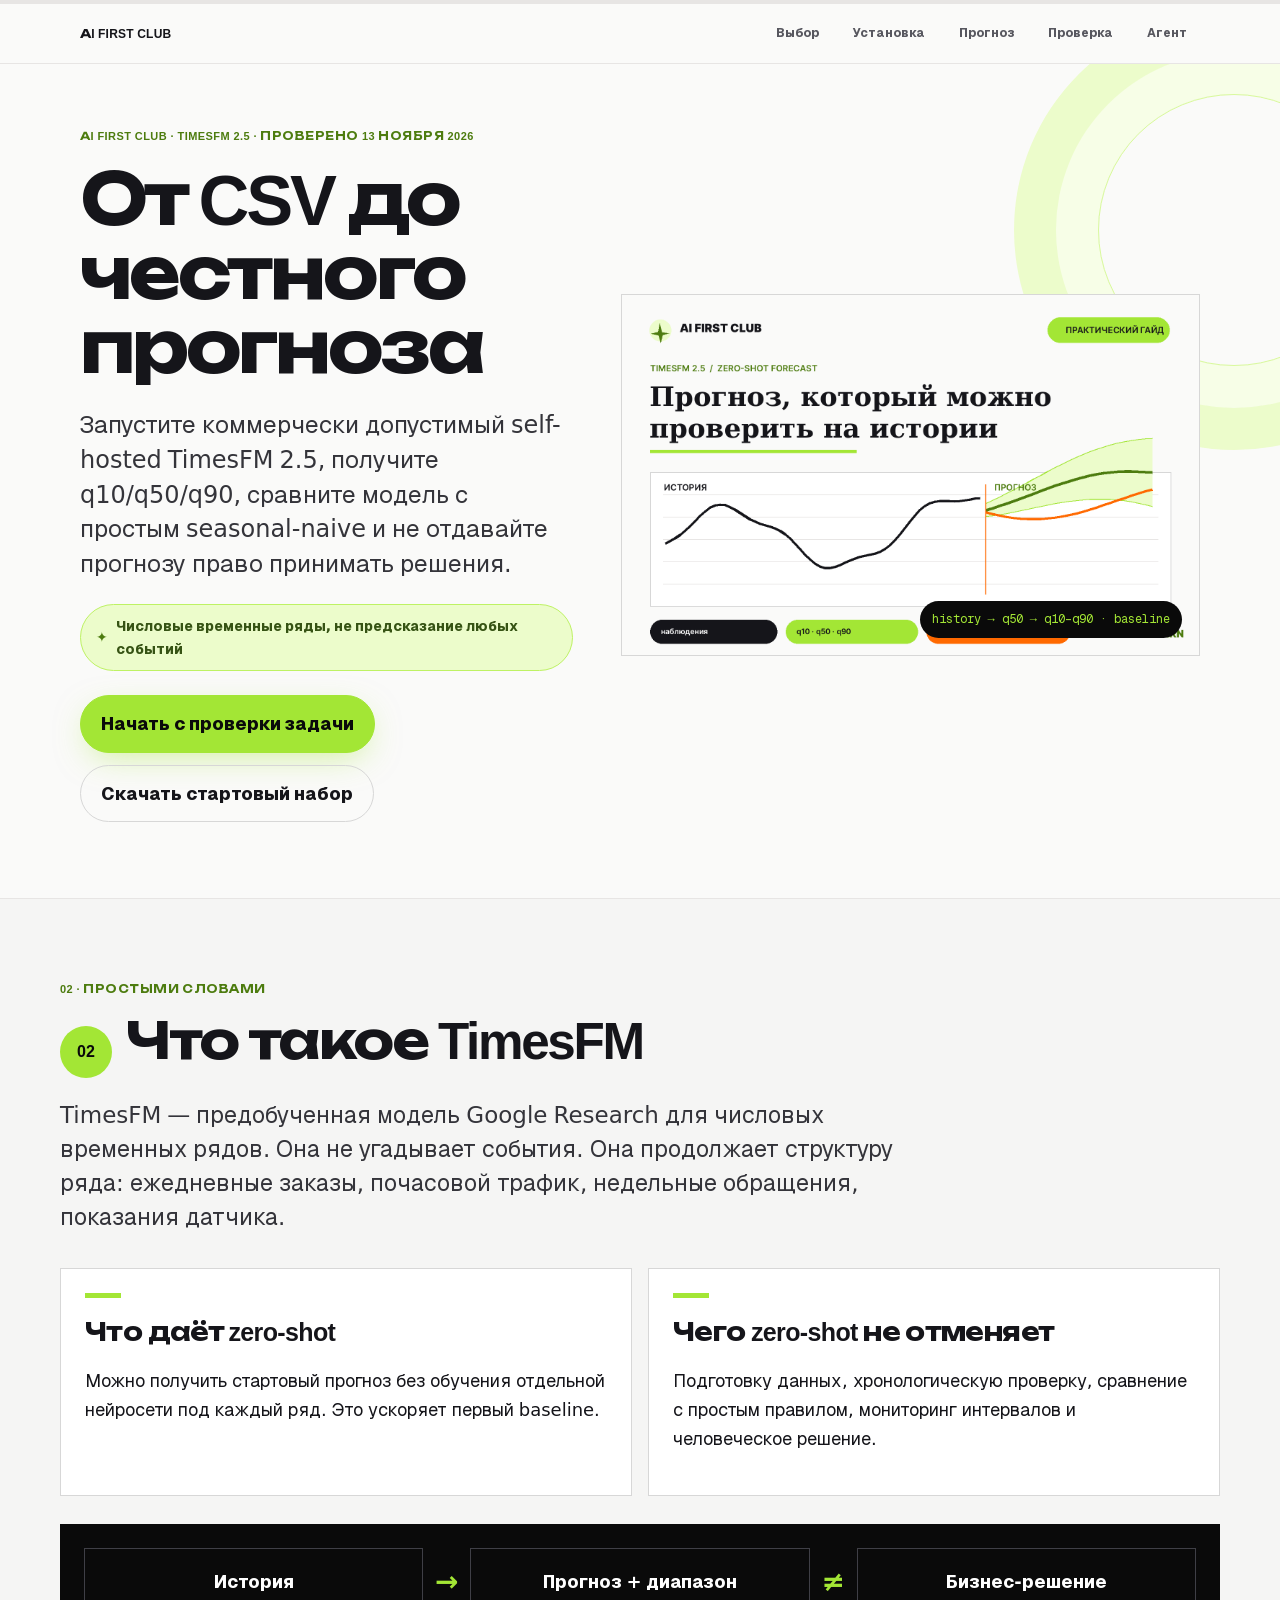
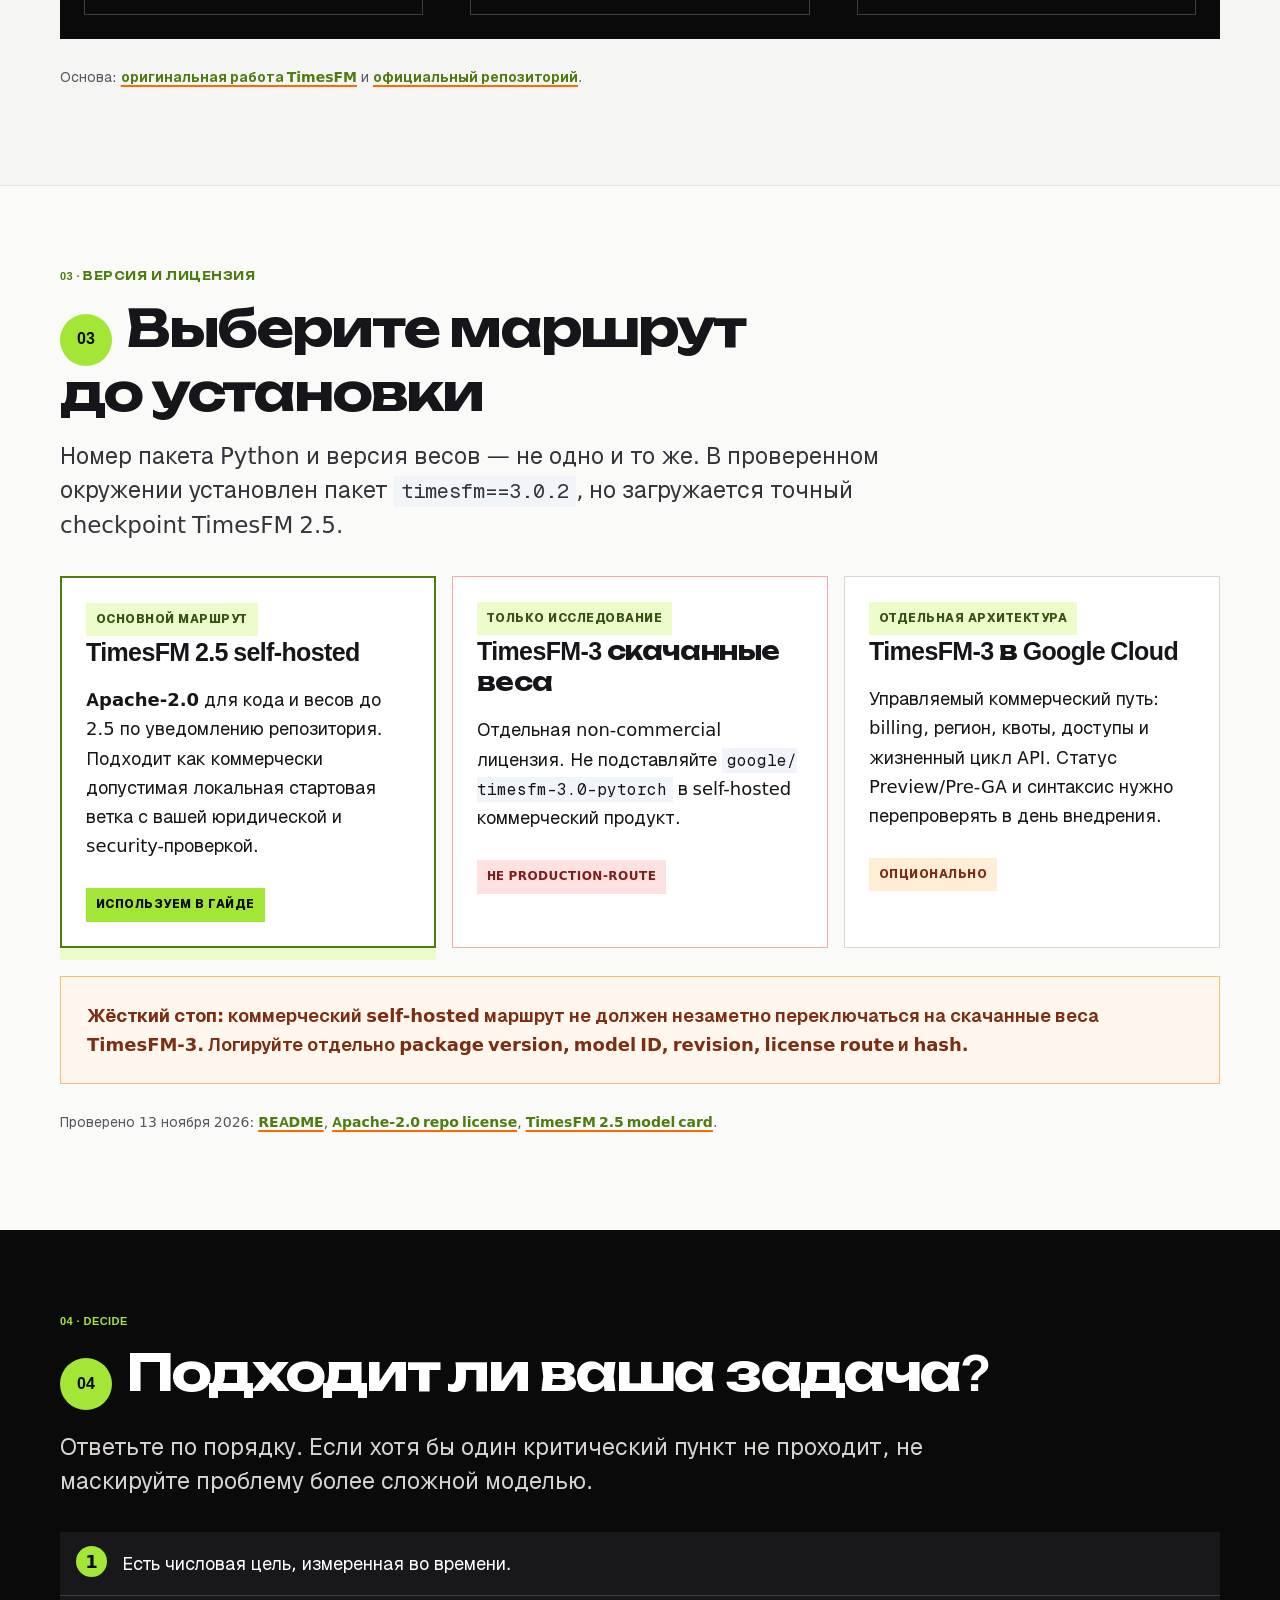
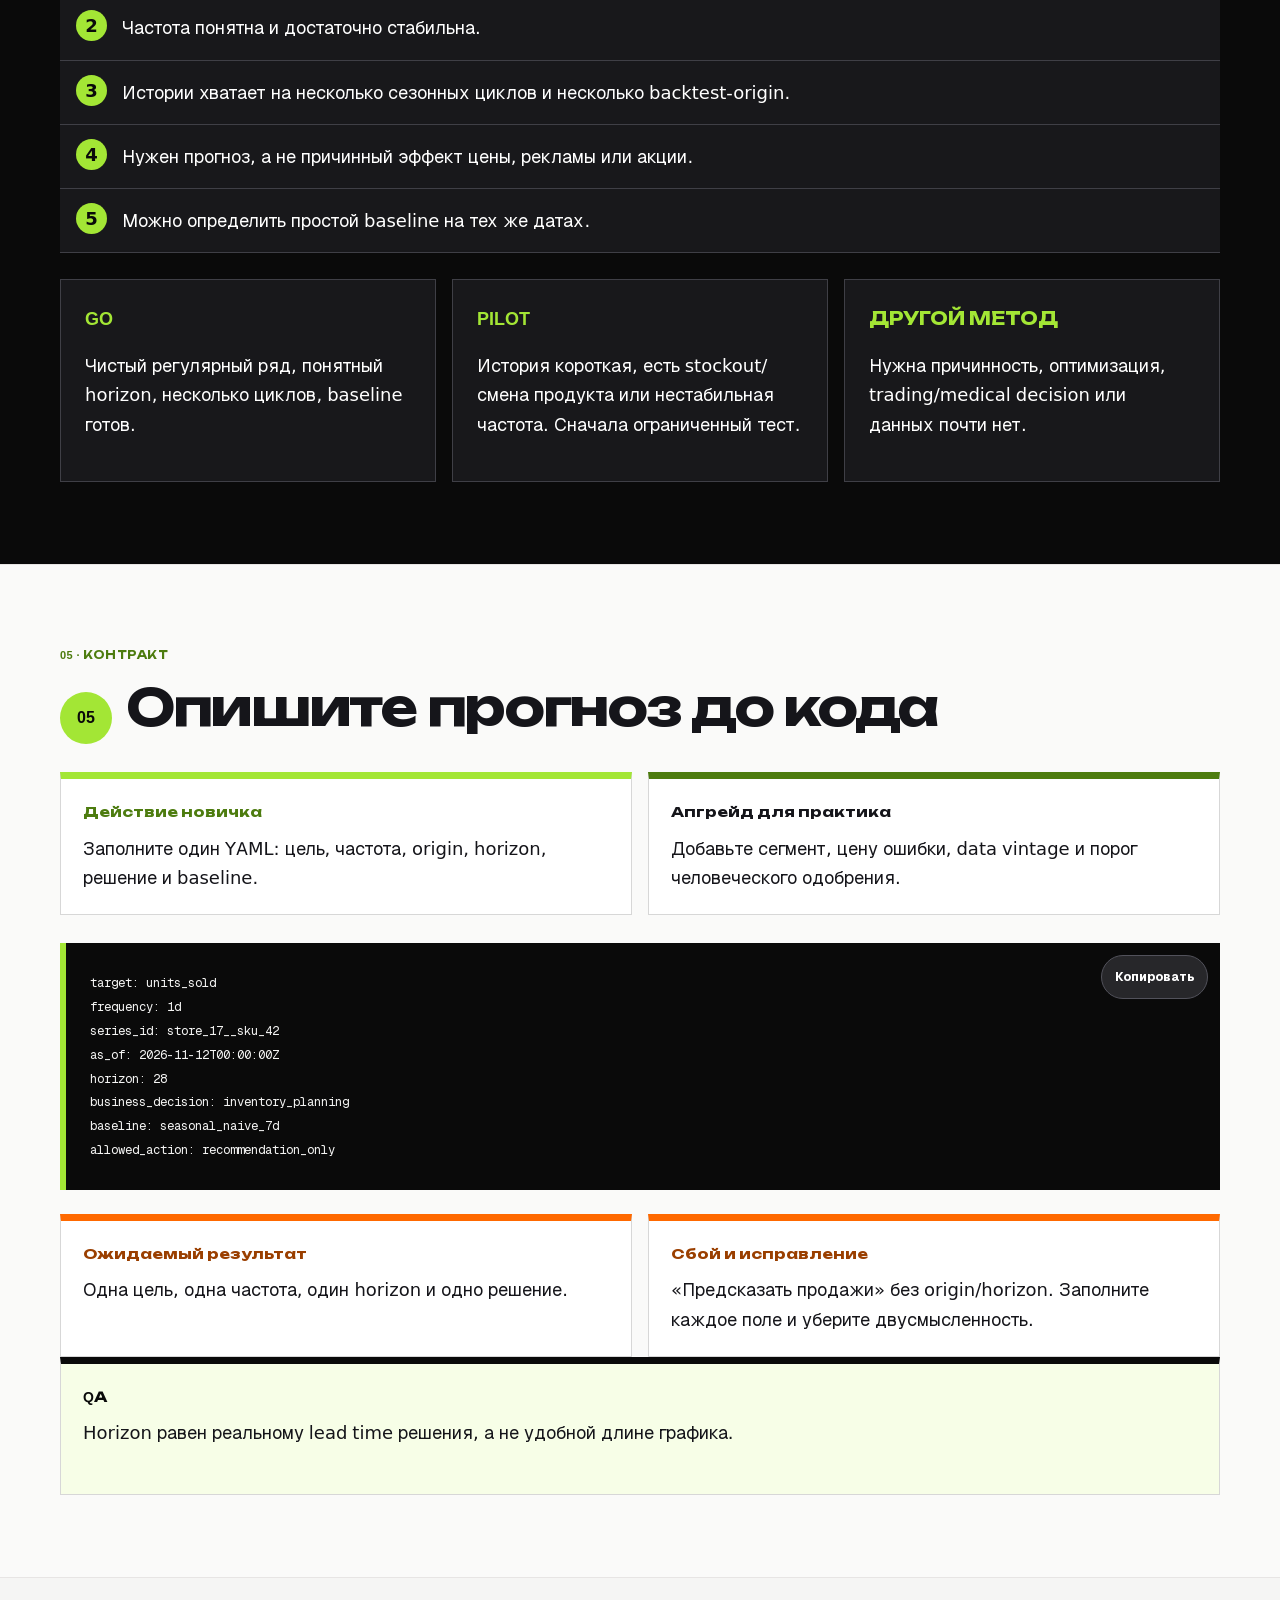
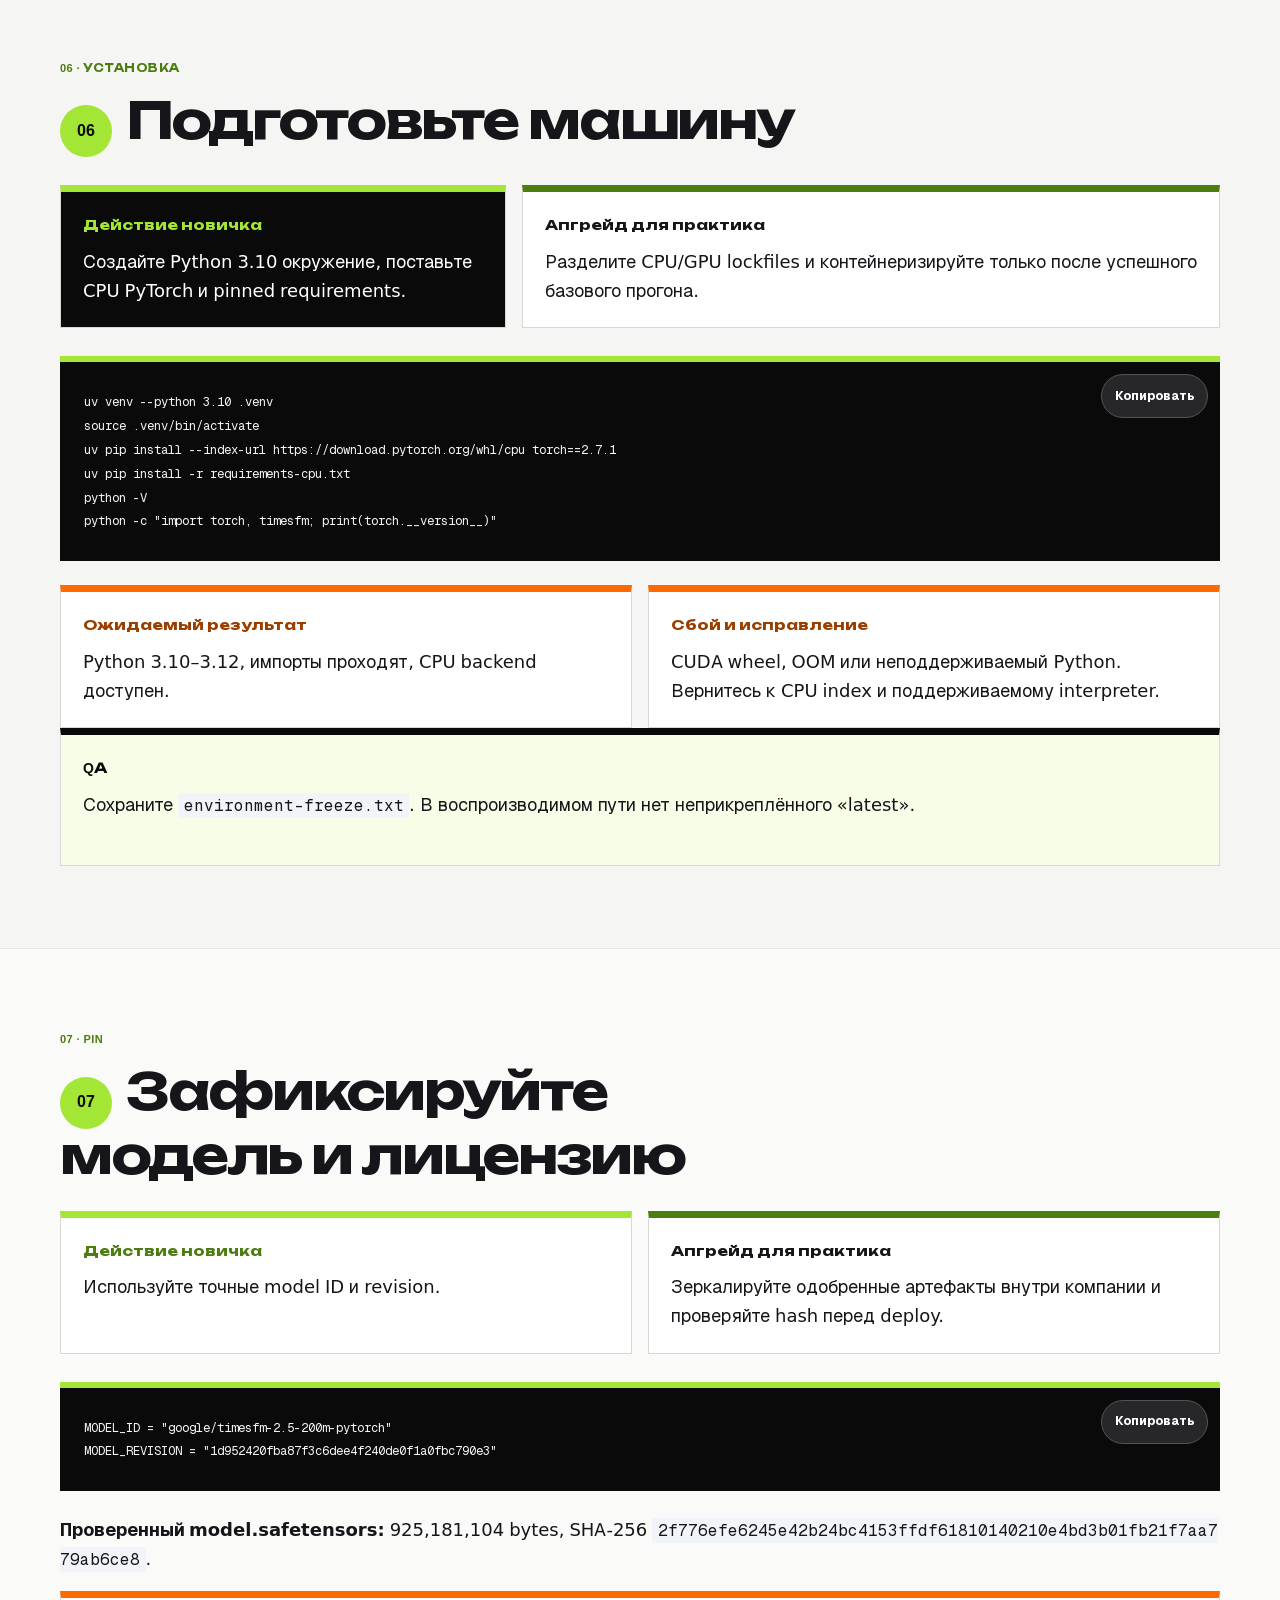
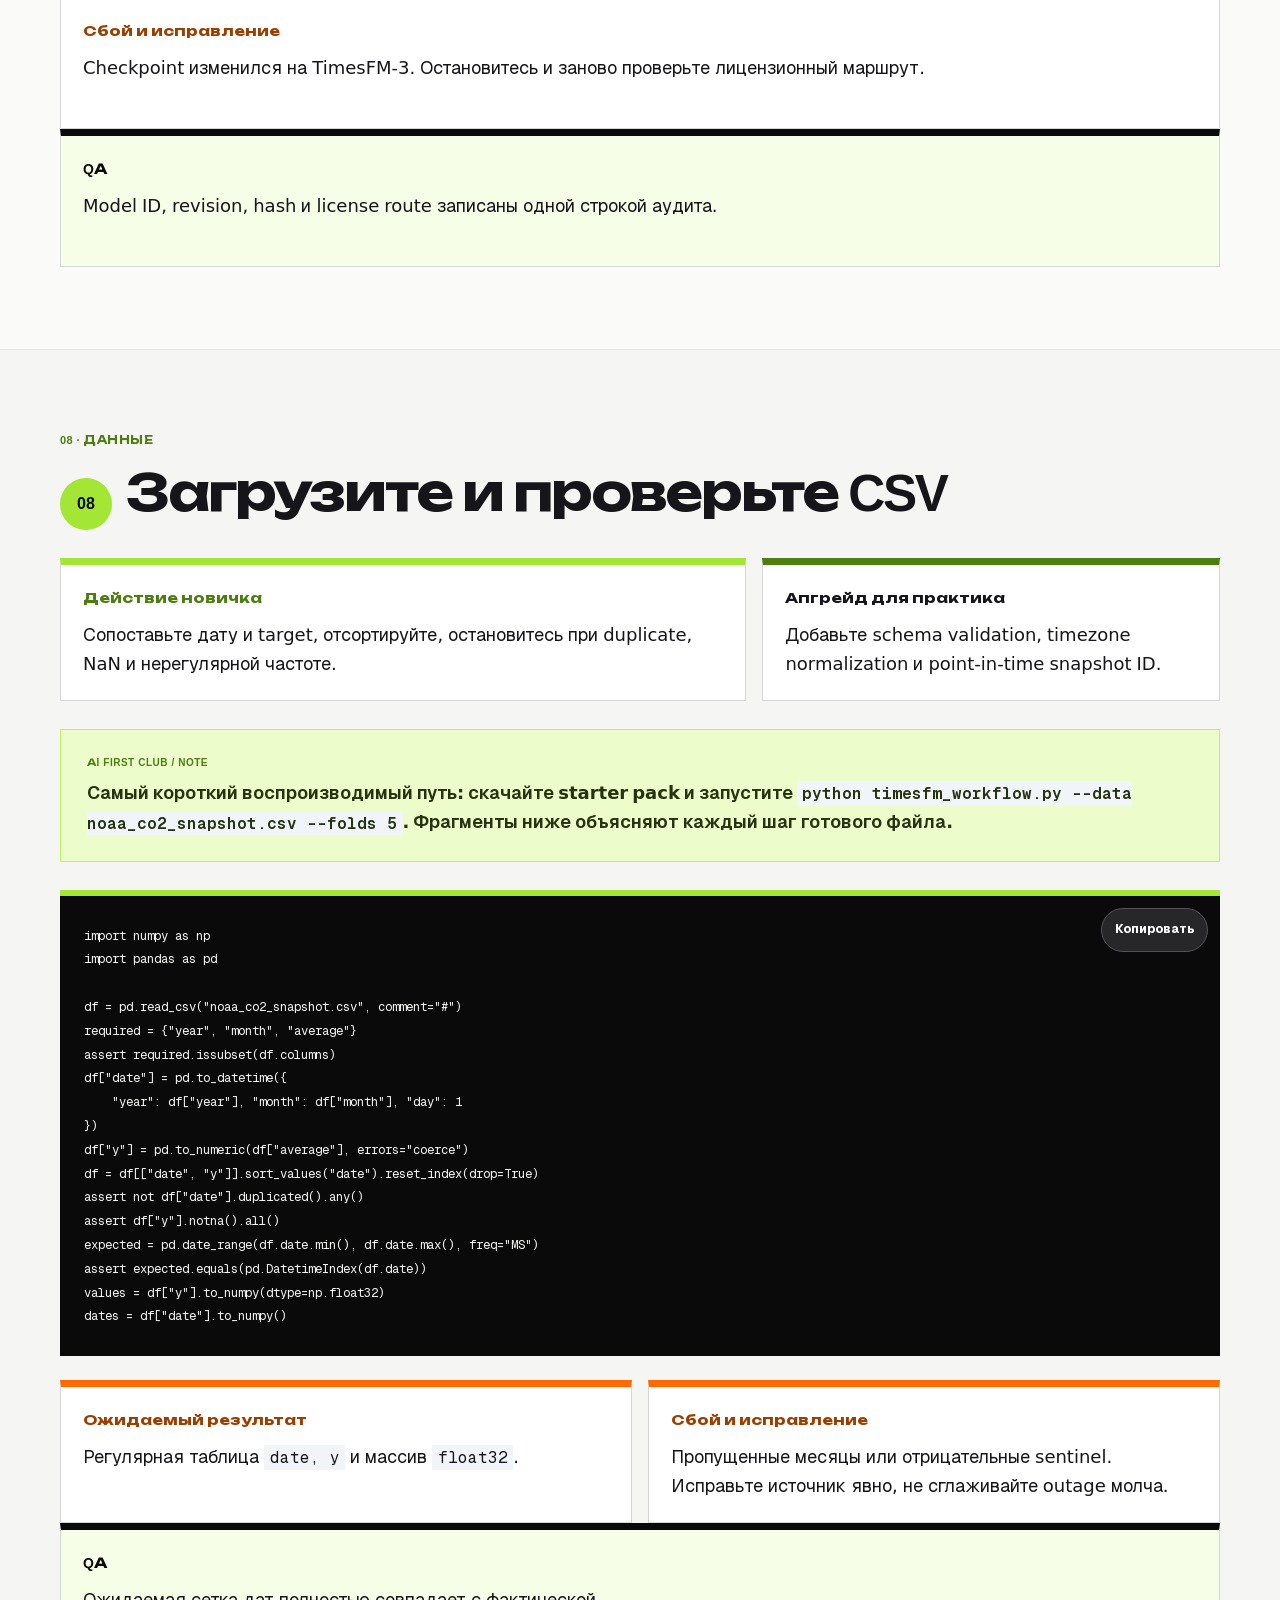
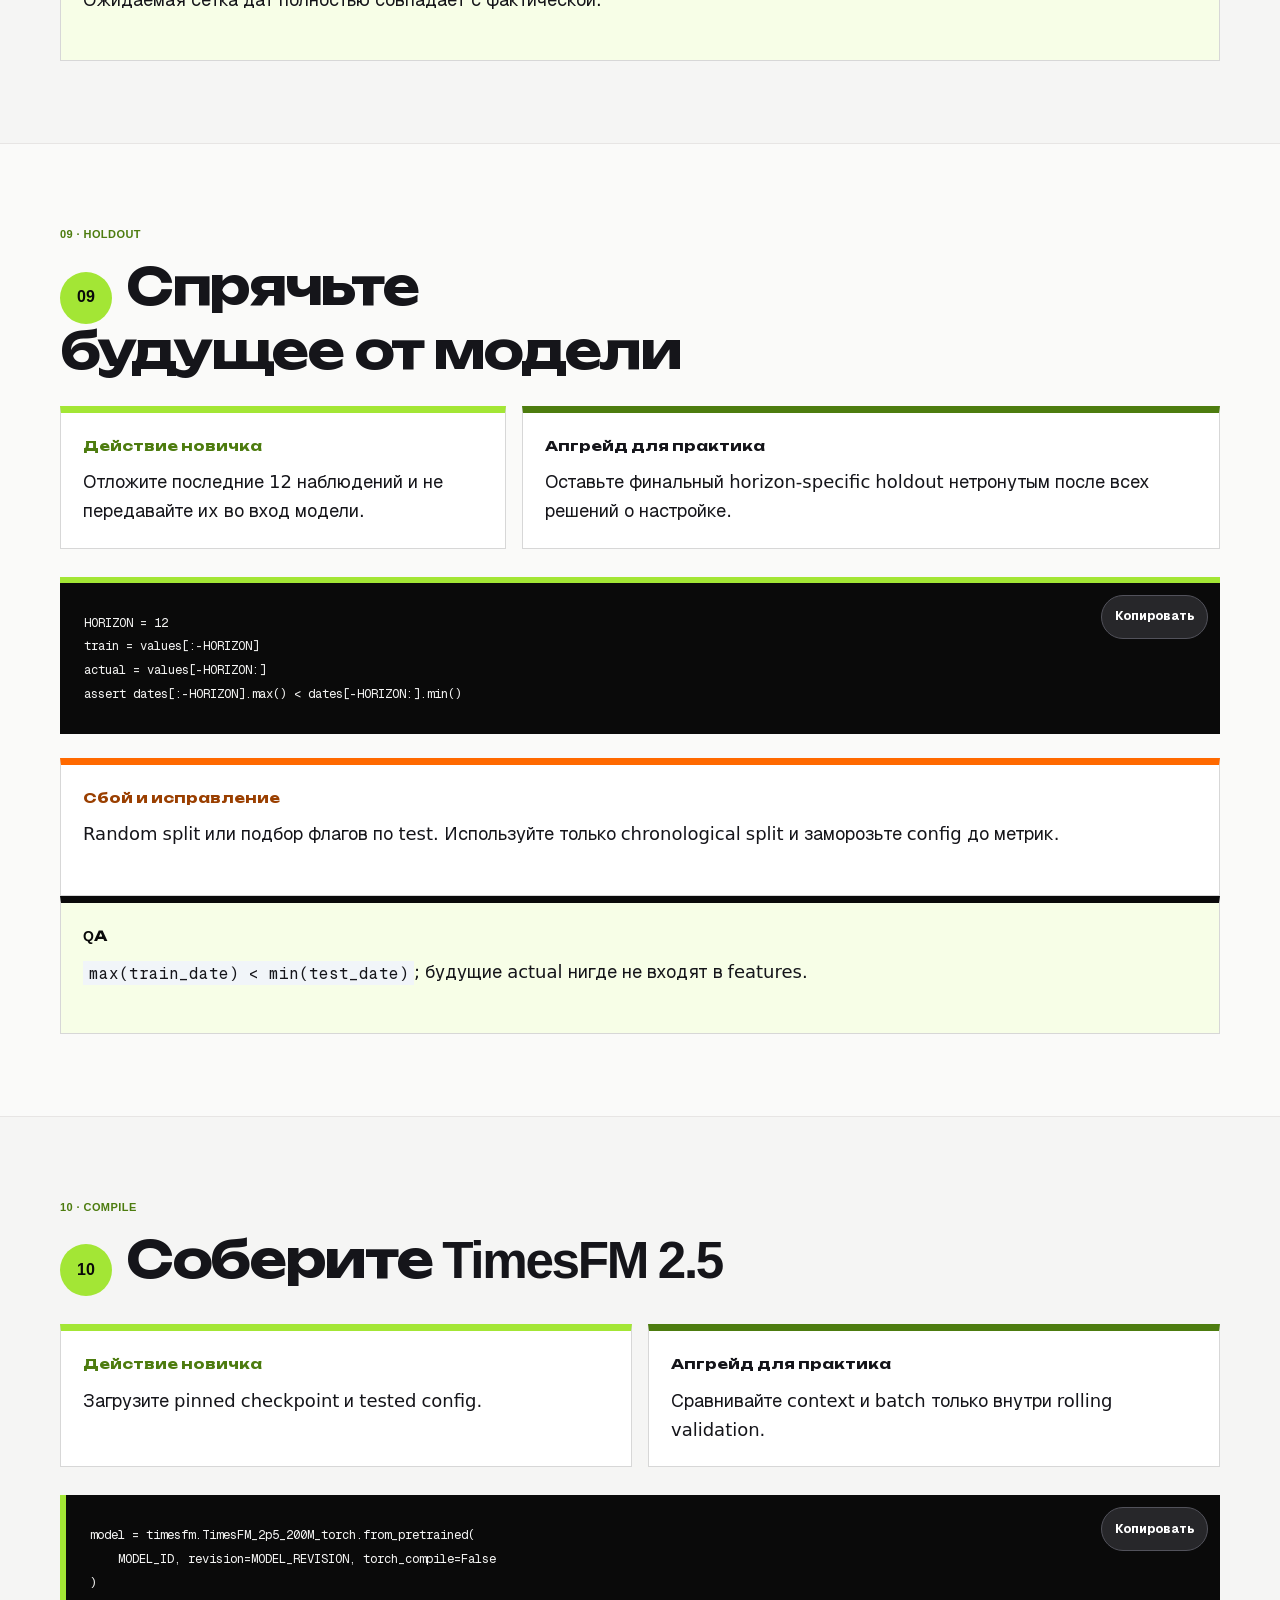
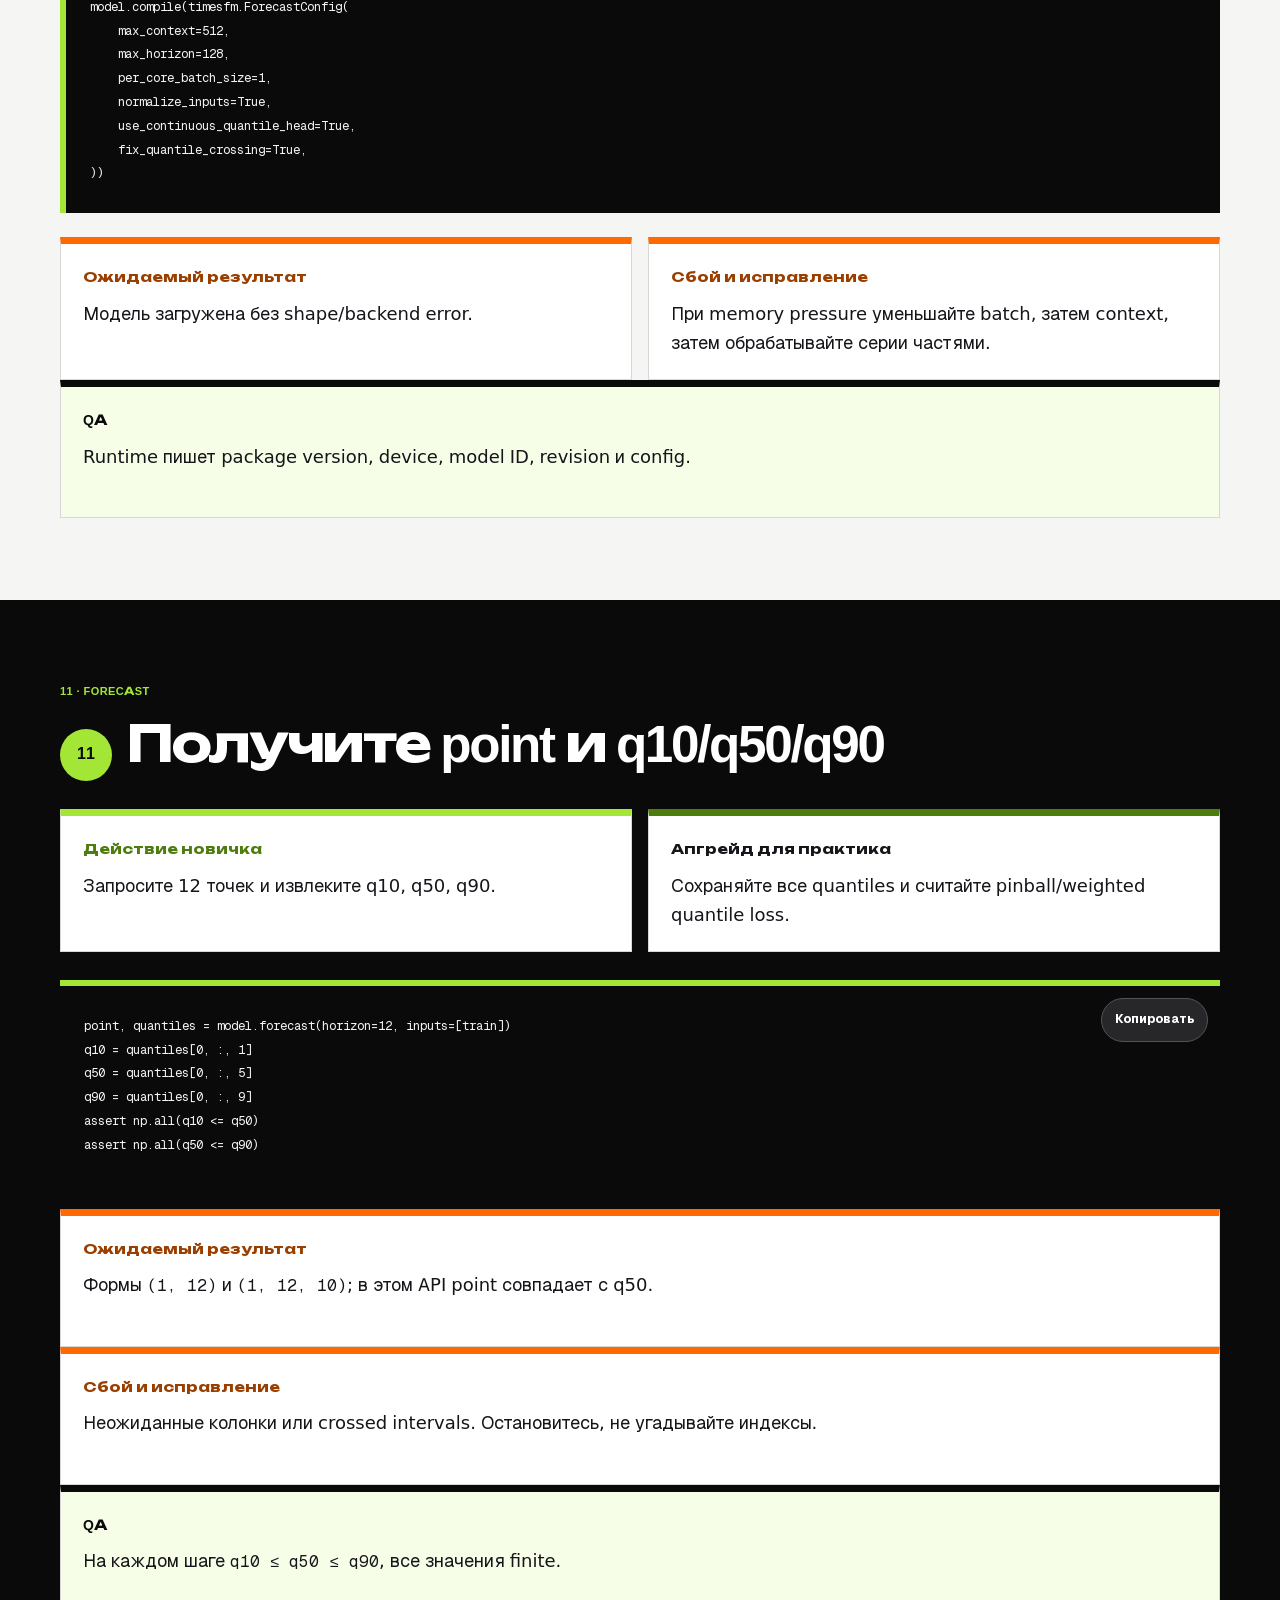
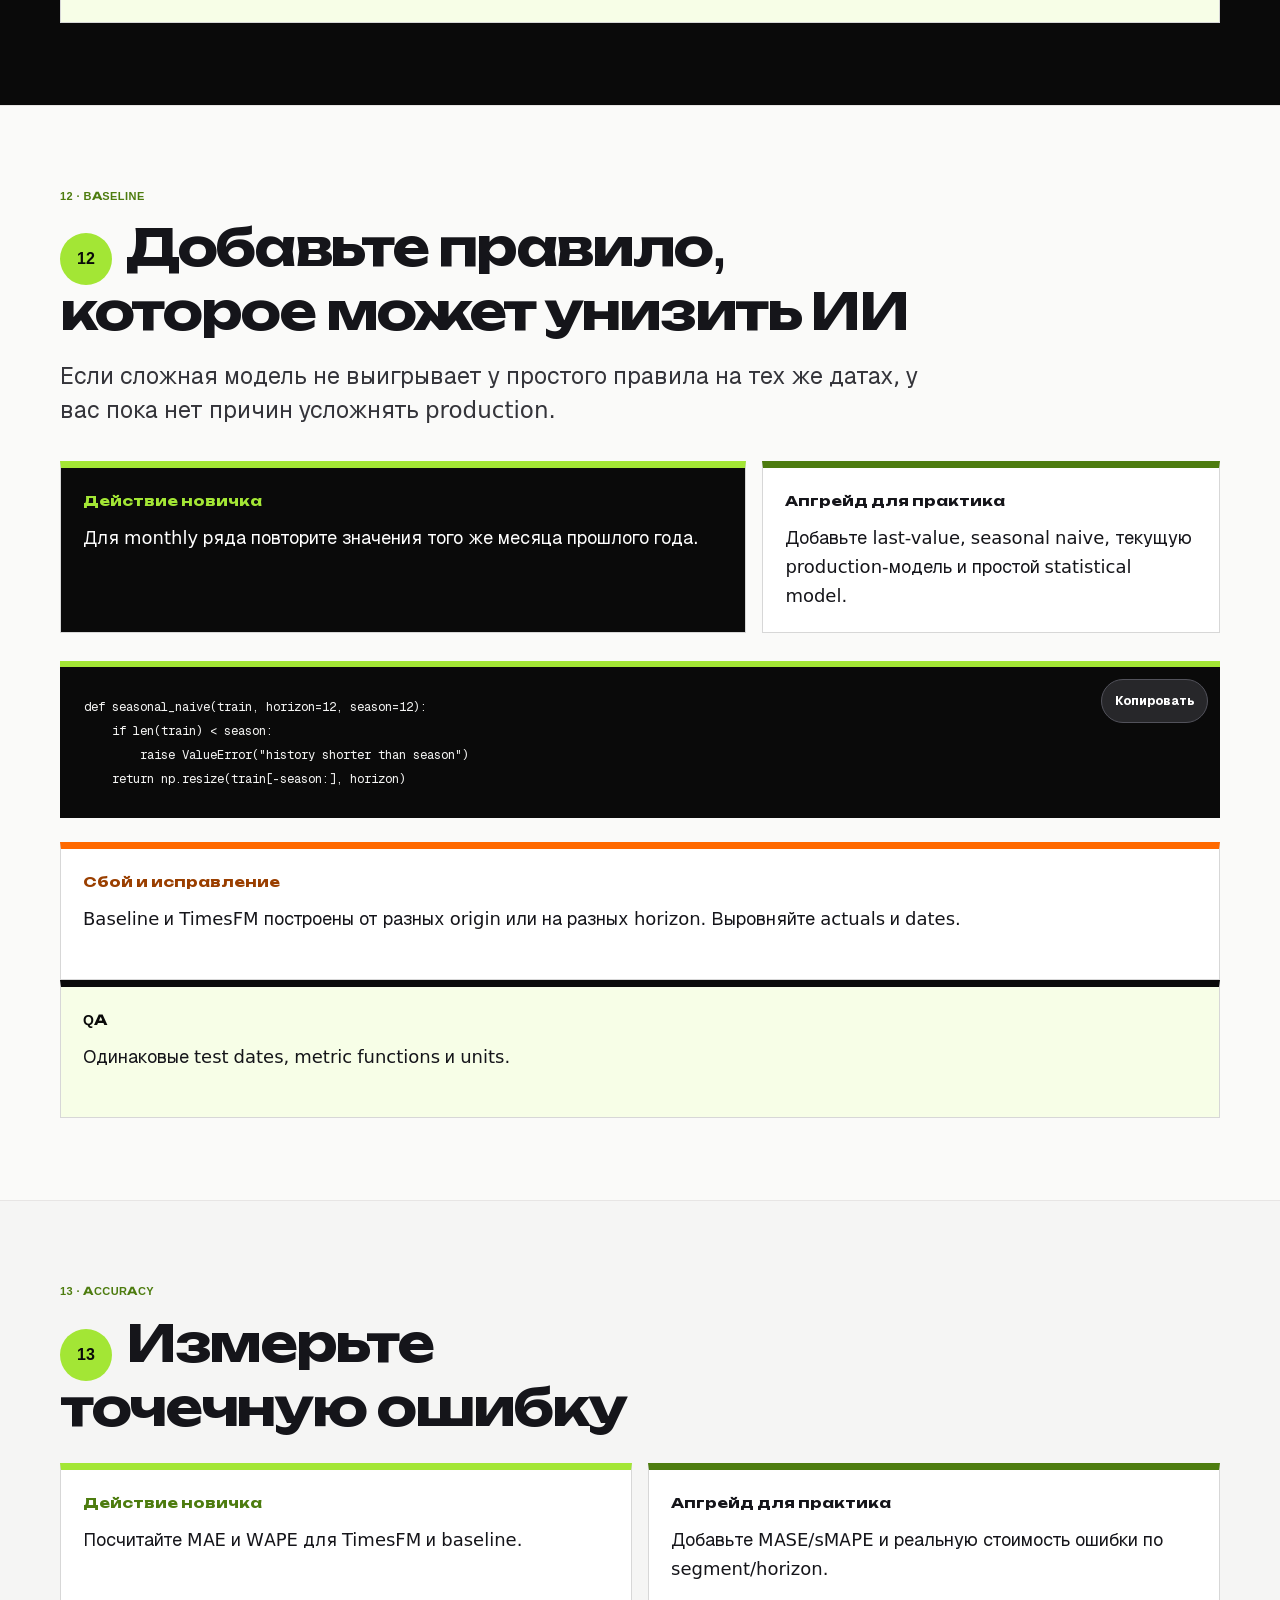
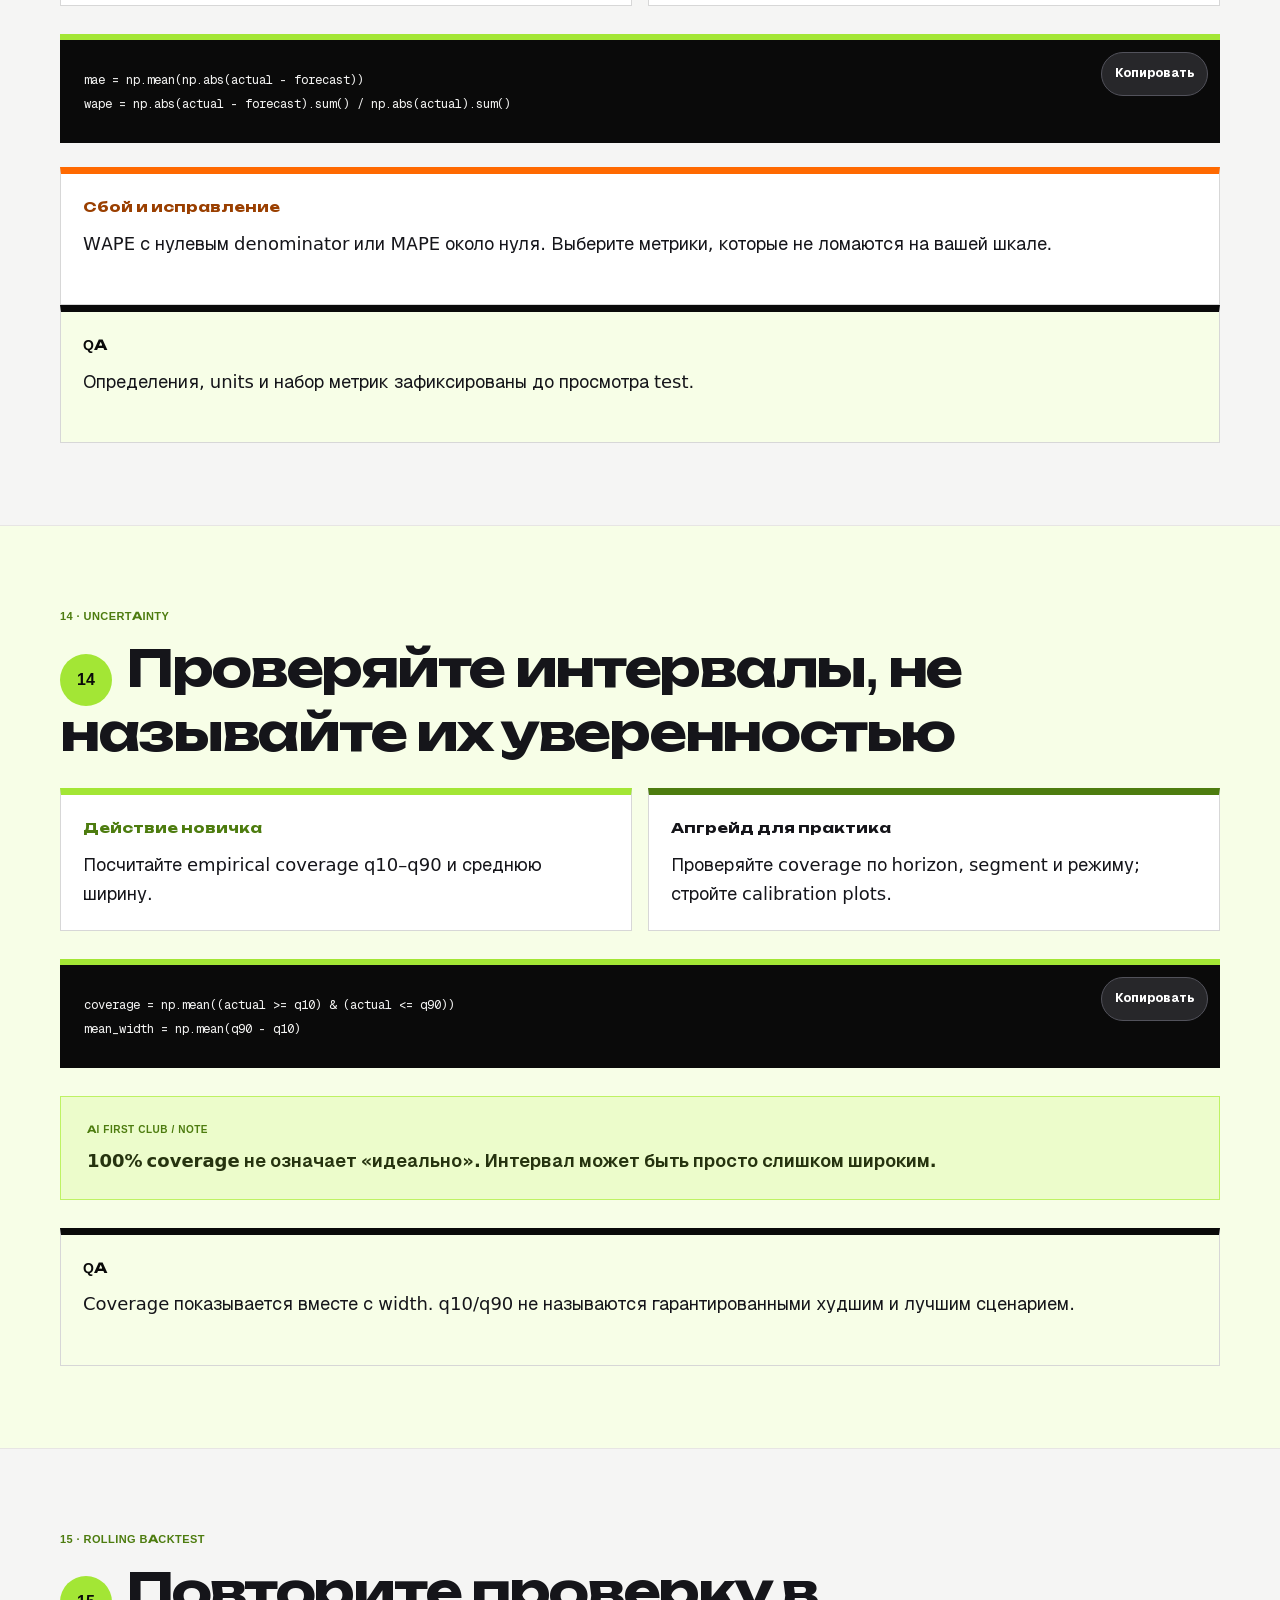
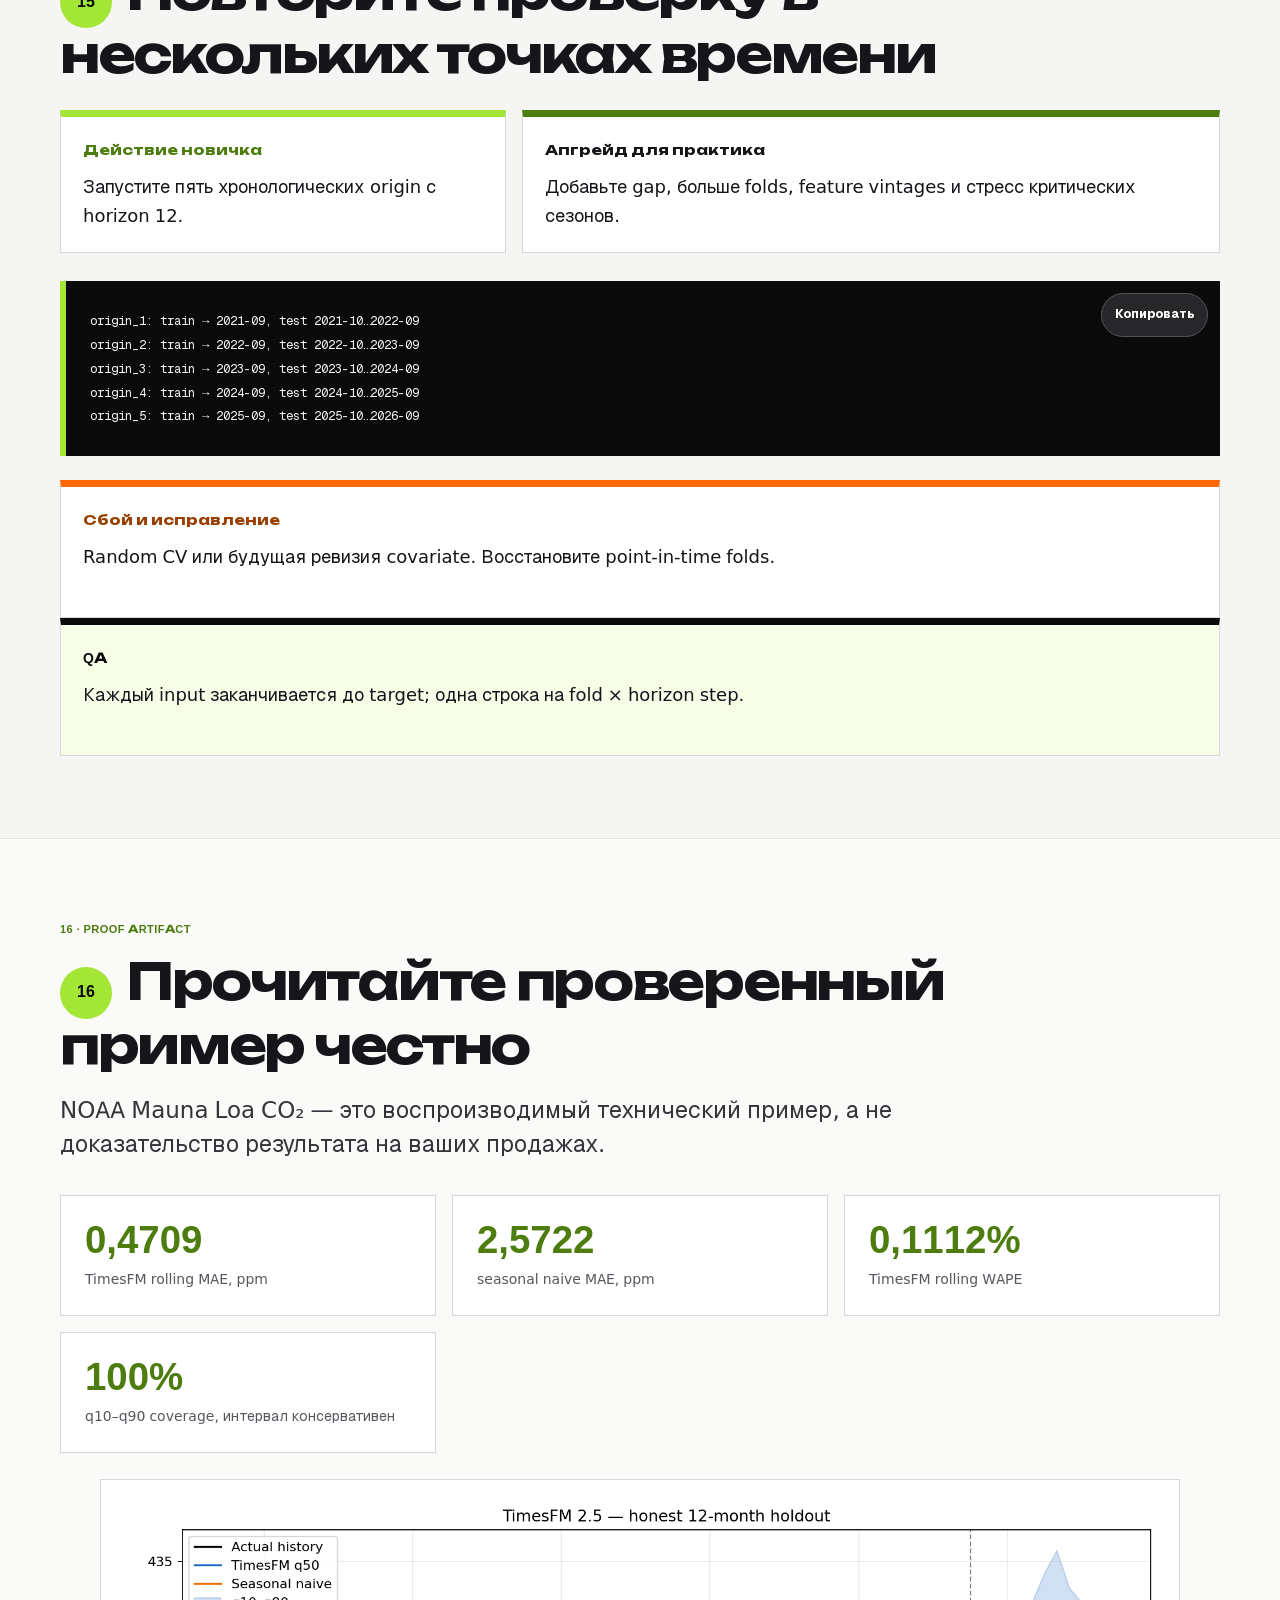
==== commit 10793349: "Deploy AI First Club TimesFM guide" ====
--- a/index.html
+++ b/index.html
@@ -4,14 +4,14 @@
 <meta charset="utf-8"><meta name="viewport" content="width=device-width,initial-scale=1">
 <title>TimesFM 2.5 без магии: от CSV до честного прогноза</title>
 <meta name="description" content="Практический русскоязычный гайд: TimesFM 2.5, точечный и квантильный прогноз, seasonal-naive baseline, holdout, rolling backtest и безопасный контракт AI-инструмента.">
-<meta name="theme-color" content="#f3efe5"><link rel="icon" href="data:image/svg+xml,%3Csvg xmlns='http://www.w3.org/2000/svg' viewBox='0 0 64 64'%3E%3Cpath fill='%230e4d53' d='M4 43c10-18 18 9 29-10s17 9 27-11v22H4z'/%3E%3Cpath fill='none' stroke='%231268d6' stroke-width='5' d='M4 43c10-18 18 9 29-10s17 9 27-11'/%3E%3C/svg%3E'><meta property="og:type" content="article"><meta property="og:title" content="TimesFM 2.5 без магии"><meta property="og:description" content="От CSV до прогноза, который можно честно проверить на истории."><meta property="og:image" content="assets/timesfm_signal_editorial_hero_1600x1000.png">
+<meta name="theme-color" content="#A3E635"><link rel="icon" href="data:image/svg+xml,%3Csvg xmlns='http://www.w3.org/2000/svg' viewBox='0 0 64 64'%3E%3Ccircle cx='32' cy='32' r='30' fill='%23ECFCCB'/%3E%3Cpath fill='%234D7C0F' d='M27 8c1 12 6 17 18 18-12 1-17 6-18 18-1-12-6-17-18-18 12-1 17-6 18-18zm22 28c0 7 2 9 9 9-7 0-9 2-9 9 0-7-2-9-9-9 7 0 9-2 9-9z'/%3E%3C/svg%3E'><meta property="og:type" content="article"><meta property="og:site_name" content="AI First Club"><meta property="og:title" content="TimesFM 2.5: практический гайд AI First Club"><meta property="og:description" content="От CSV до прогноза, который можно честно проверить на истории."><meta property="og:image" content="assets/timesfm_ai_first_club_hero_1600x1000.png">
 <link rel="stylesheet" href="styles.css"><script defer src="app.js"></script>
 </head>
 <body>
 <a class="skip" href="#content">К содержанию</a>
 <header class="progress-shell" aria-label="Прогресс чтения"><div class="progress-line"><span id="progress"></span></div><nav class="progress-nav"><a href="#s3">Выбор</a><a href="#s6">Установка</a><a href="#s11">Прогноз</a><a href="#s13">Проверка</a><a href="#s19">Агент</a></nav></header>
 <main id="content">
-<section class="hero" id="s1"><div class="hero-grid"><div><div class="eyebrow">01 · TimesFM 2.5 · проверено 13 ноября 2026</div><h1>От CSV до честного прогноза</h1><p class="lede">Запустите коммерчески допустимый self-hosted TimesFM 2.5, получите q10/q50/q90, сравните модель с простым seasonal-naive и не отдавайте прогнозу право принимать решения.</p><div class="truth-chip">Числовые временные ряды, не предсказание любых событий</div><div class="button-row"><a class="btn" href="#s4">Начать с проверки задачи</a><a class="btn secondary" href="#s3">Сначала выбрать версию</a></div></div><figure class="hero-figure"><img src="assets/timesfm_signal_editorial_hero_1600x1000.png" width="1600" height="1000" alt="История временного ряда переходит в синий прогнозный конус q10–q90, рядом проходит янтарный seasonal-naive baseline"><figcaption class="stamp">history → q50 → q10–q90 · baseline</figcaption></figure></div></section>
+<section class="hero" id="s1"><div class="hero-grid"><div><div class="eyebrow">AI First Club · TimesFM 2.5 · проверено 13 ноября 2026</div><h1>От CSV до честного прогноза</h1><p class="lede">Запустите коммерчески допустимый self-hosted TimesFM 2.5, получите q10/q50/q90, сравните модель с простым seasonal-naive и не отдавайте прогнозу право принимать решения.</p><div class="truth-chip">Числовые временные ряды, не предсказание любых событий</div><div class="button-row"><a class="btn" href="#s4">Начать с проверки задачи</a><a class="btn secondary" href="#s22">Скачать стартовый набор</a></div></div><figure class="hero-figure"><img src="assets/timesfm_ai_first_club_hero_1600x1000.png" width="1600" height="1000" alt="График AI First Club: история временного ряда переходит в зелёный прогнозный диапазон q10–q90, рядом показан оранжевый seasonal-naive baseline"><figcaption class="stamp">history → q50 → q10–q90 · baseline</figcaption></figure></div></section>
 
 <section class="section paper-alt" id="s2"><div class="inner"><div class="eyebrow">02 · Простыми словами</div><h2><span class="num">02</span>Что такое TimesFM</h2><p class="section-intro">TimesFM — предобученная модель Google Research для числовых временных рядов. Она не угадывает события. Она продолжает структуру ряда: ежедневные заказы, почасовой трафик, недельные обращения, показания датчика.</p><div class="grid-2"><div class="proof"><h3>Что даёт zero-shot</h3><p>Можно получить стартовый прогноз без обучения отдельной нейросети под каждый ряд. Это ускоряет первый baseline.</p></div><div class="proof"><h3>Чего zero-shot не отменяет</h3><p>Подготовку данных, хронологическую проверку, сравнение с простым правилом, мониторинг интервалов и человеческое решение.</p></div></div><div class="diagram"><div>История</div><span class="arrow">→</span><div>Прогноз + диапазон</div><span class="arrow">≠</span><div>Бизнес-решение</div></div><p class="tiny">Основа: <a href="https://arxiv.org/abs/2310.10688">оригинальная работа TimesFM</a> и <a href="https://github.com/google-research/timesfm">официальный репозиторий</a>.</p></div></section>
 
@@ -38,12 +38,23 @@
 <section class="section" id="s7"><div class="inner"><div class="eyebrow">07 · Pin</div><h2><span class="num">07</span>Зафиксируйте модель и лицензию</h2><div class="op"><div class="rail"><strong>Действие новичка</strong>Используйте точные model ID и revision.</div><div class="rail pro"><strong>Апгрейд для практика</strong>Зеркалируйте одобренные артефакты внутри компании и проверяйте hash перед deploy.</div></div><div class="code-wrap"><button class="copy">Копировать</button><pre><code>MODEL_ID = "google/timesfm-2.5-200m-pytorch"
 MODEL_REVISION = "1d952420fba87f3c6dee4f240de0f1a0fbc790e3"</code></pre></div><p><b>Проверенный model.safetensors:</b> 925,181,104 bytes, SHA-256 <code>2f776efe6245e42b24bc4153ffdf61810140210e4bd3b01fb21f7aa779ab6ce8</code>.</p><div class="rail fail"><strong>Сбой и исправление</strong>Checkpoint изменился на TimesFM-3. Остановитесь и заново проверьте лицензионный маршрут.</div><div class="rail qa"><strong>QA</strong>Model ID, revision, hash и license route записаны одной строкой аудита.</div></div></section>
 
-<section class="section paper-alt" id="s8"><div class="inner"><div class="eyebrow">08 · Данные</div><h2><span class="num">08</span>Загрузите и проверьте CSV</h2><div class="op"><div class="rail"><strong>Действие новичка</strong>Сопоставьте дату и target, отсортируйте, остановитесь при duplicate, NaN и нерегулярной частоте.</div><div class="rail pro"><strong>Апгрейд для практика</strong>Добавьте schema validation, timezone normalization и point-in-time snapshot ID.</div></div><div class="code-wrap"><button class="copy">Копировать</button><pre><code>required = {"year", "month", "average"}
+<section class="section paper-alt" id="s8"><div class="inner"><div class="eyebrow">08 · Данные</div><h2><span class="num">08</span>Загрузите и проверьте CSV</h2><div class="op"><div class="rail"><strong>Действие новичка</strong>Сопоставьте дату и target, отсортируйте, остановитесь при duplicate, NaN и нерегулярной частоте.</div><div class="rail pro"><strong>Апгрейд для практика</strong>Добавьте schema validation, timezone normalization и point-in-time snapshot ID.</div></div><div class="callout">Самый короткий воспроизводимый путь: скачайте starter pack и запустите <code>python timesfm_workflow.py --data noaa_co2_snapshot.csv --folds 5</code>. Фрагменты ниже объясняют каждый шаг готового файла.</div><div class="code-wrap"><button class="copy">Копировать</button><pre><code>import numpy as np
+import pandas as pd
+
+df = pd.read_csv("noaa_co2_snapshot.csv", comment="#")
+required = {"year", "month", "average"}
 assert required.issubset(df.columns)
+df["date"] = pd.to_datetime({
+    "year": df["year"], "month": df["month"], "day": 1
+})
+df["y"] = pd.to_numeric(df["average"], errors="coerce")
+df = df[["date", "y"]].sort_values("date").reset_index(drop=True)
 assert not df["date"].duplicated().any()
 assert df["y"].notna().all()
 expected = pd.date_range(df.date.min(), df.date.max(), freq="MS")
-assert expected.equals(pd.DatetimeIndex(df.date))</code></pre></div><div class="grid-2"><div class="rail fail"><strong>Ожидаемый результат</strong>Регулярная таблица <code>date, y</code> и массив <code>float32</code>.</div><div class="rail fail"><strong>Сбой и исправление</strong>Пропущенные месяцы или отрицательные sentinel. Исправьте источник явно, не сглаживайте outage молча.</div></div><div class="rail qa"><strong>QA</strong>Ожидаемая сетка дат полностью совпадает с фактической.</div></div></section>
+assert expected.equals(pd.DatetimeIndex(df.date))
+values = df["y"].to_numpy(dtype=np.float32)
+dates = df["date"].to_numpy()</code></pre></div><div class="grid-2"><div class="rail fail"><strong>Ожидаемый результат</strong>Регулярная таблица <code>date, y</code> и массив <code>float32</code>.</div><div class="rail fail"><strong>Сбой и исправление</strong>Пропущенные месяцы или отрицательные sentinel. Исправьте источник явно, не сглаживайте outage молча.</div></div><div class="rail qa"><strong>QA</strong>Ожидаемая сетка дат полностью совпадает с фактической.</div></div></section>
 
 <section class="section" id="s9"><div class="inner"><div class="eyebrow">09 · Holdout</div><h2><span class="num">09</span>Спрячьте будущее от модели</h2><div class="op"><div class="rail"><strong>Действие новичка</strong>Отложите последние 12 наблюдений и не передавайте их во вход модели.</div><div class="rail pro"><strong>Апгрейд для практика</strong>Оставьте финальный horizon-specific holdout нетронутым после всех решений о настройке.</div></div><div class="code-wrap"><button class="copy">Копировать</button><pre><code>HORIZON = 12
 train = values[:-HORIZON]
@@ -86,12 +97,12 @@
 origin_4: train → 2024-09, test 2024-10…2025-09
 origin_5: train → 2025-09, test 2025-10…2026-09</code></pre></div><div class="rail fail"><strong>Сбой и исправление</strong>Random CV или будущая ревизия covariate. Восстановите point-in-time folds.</div><div class="rail qa"><strong>QA</strong>Каждый input заканчивается до target; одна строка на fold × horizon step.</div></div></section>
 
-<section class="section" id="s16"><div class="inner"><div class="eyebrow">16 · Proof artifact</div><h2><span class="num">16</span>Прочитайте проверенный пример честно</h2><p class="section-intro">NOAA Mauna Loa CO₂ — это воспроизводимый технический пример, а не доказательство результата на ваших продажах.</p><div class="metrics"><div class="metric"><b>0,4709</b><span>TimesFM rolling MAE, ppm</span></div><div class="metric"><b>2,5722</b><span>seasonal naive MAE, ppm</span></div><div class="metric"><b>0,1112%</b><span>TimesFM rolling WAPE</span></div><div class="metric"><b>100%</b><span>q10–q90 coverage, интервал консервативен</span></div></div><figure class="chart"><img src="assets/holdout_forecast.png" width="1500" height="900" alt="Holdout-график NOAA: actual, TimesFM, seasonal naive и q10–q90"><figcaption class="caption">Реальный output проверенного скрипта: одинаковый 12-месячный holdout для TimesFM и baseline.</figcaption></figure><figure class="chart"><img src="assets/future_forecast.png" width="1500" height="900" alt="Будущий прогноз NOAA с медианой и квантильным интервалом"><figcaption class="caption">Будущий прогноз — иллюстрация выхода модели, не измеренная точность.</figcaption></figure><div class="code-wrap"><button class="copy">Копировать</button><pre><code>python code/timesfm_workflow.py --folds 5 --local-files-only</code></pre></div><div class="op"><div class="rail"><strong>Действие новичка</strong>Сверьте exit 0, 12 holdout rows, 60 rolling rows и 12 future rows.</div><div class="rail pro"><strong>Апгрейд для практика</strong>Повторите workflow на втором независимом dataset до вывода о robustness.</div></div><div class="rail qa"><strong>QA</strong>CSV, JSON и графики согласованы. Snapshot SHA-256: <code>d895fb5b4a59fb5e4cd98e69b7667fe5bef595c6581f630852b12cb41c07f675</code>.</div></div></section>
+<section class="section" id="s16"><div class="inner"><div class="eyebrow">16 · Proof artifact</div><h2><span class="num">16</span>Прочитайте проверенный пример честно</h2><p class="section-intro">NOAA Mauna Loa CO₂ — это воспроизводимый технический пример, а не доказательство результата на ваших продажах.</p><div class="metrics"><div class="metric"><b>0,4709</b><span>TimesFM rolling MAE, ppm</span></div><div class="metric"><b>2,5722</b><span>seasonal naive MAE, ppm</span></div><div class="metric"><b>0,1112%</b><span>TimesFM rolling WAPE</span></div><div class="metric"><b>100%</b><span>q10–q90 coverage, интервал консервативен</span></div></div><figure class="chart"><img src="assets/holdout_forecast.png" width="1500" height="900" alt="Holdout-график NOAA: actual, TimesFM, seasonal naive и q10–q90"><figcaption class="caption">Реальный output проверенного скрипта: одинаковый 12-месячный holdout для TimesFM и baseline.</figcaption></figure><figure class="chart"><img src="assets/future_forecast.png" width="1500" height="900" alt="Будущий прогноз NOAA с медианой и квантильным интервалом"><figcaption class="caption">Будущий прогноз — иллюстрация выхода модели, не измеренная точность.</figcaption></figure><div class="code-wrap"><button class="copy">Копировать</button><pre><code>python timesfm_workflow.py --data noaa_co2_snapshot.csv --folds 5</code></pre></div><div class="op"><div class="rail"><strong>Действие новичка</strong>Сверьте exit 0, 12 holdout rows, 60 rolling rows и 12 future rows.</div><div class="rail pro"><strong>Апгрейд для практика</strong>Повторите workflow на втором независимом dataset до вывода о robustness.</div></div><div class="rail qa"><strong>QA</strong>CSV, JSON и графики согласованы. Snapshot SHA-256: <code>d895fb5b4a59fb5e4cd98e69b7667fe5bef595c6581f630852b12cb41c07f675</code>.</div></div></section>
 
 <section class="section paper-alt" id="s17"><div class="inner"><div class="eyebrow">17 · Covariates</div><h2><span class="num">17</span>Добавляйте внешние факторы без утечки</h2><div class="op"><div class="rail"><strong>Действие новичка</strong>Начните с календарного месяца и time index. Поймите, что XReg — отдельная опция.</div><div class="rail pro"><strong>Апгрейд для практика</strong>Используйте архивные forecast-vintage погоды, утверждённые промо и цены, реально доступные на origin.</div></div><div class="code-wrap"><button class="copy">Копировать</button><pre><code>uv pip install 'jax[cpu]==0.6.2'
-python code/timesfm_workflow.py --folds 5 --with-covariates</code></pre></div><div class="warning"><b>Честный результат этого хоста:</b> XReg не запустился, потому что официальный <code>jaxlib</code> wheel потребовал AVX, которого нет у CPU/OS. Код включён, но метрики covariates не заявляются.</div><div class="rail fail"><strong>Сбой и исправление</strong>AVX/backend error или фактическая будущая погода в features. Перенесите запуск на совместимый host и используйте origin-time vintages.</div><div class="rail qa"><strong>QA</strong>У каждого covariate есть имя, диапазон и <code>available_as_of</code>.</div></div></section>
+python timesfm_workflow.py --data noaa_co2_snapshot.csv --folds 5 --with-covariates</code></pre></div><div class="warning"><b>Честный результат этого хоста:</b> XReg не запустился, потому что официальный <code>jaxlib</code> wheel потребовал AVX, которого нет у CPU/OS. Код включён, но метрики covariates не заявляются.</div><div class="rail fail"><strong>Сбой и исправление</strong>AVX/backend error или фактическая будущая погода в features. Перенесите запуск на совместимый host и используйте origin-time vintages.</div><div class="rail qa"><strong>QA</strong>У каждого covariate есть имя, диапазон и <code>available_as_of</code>.</div></div></section>
 
-<section class="section" id="s18"><div class="inner"><div class="eyebrow">18 · Ваши данные</div><h2><span class="num">18</span>Замените demo на бизнес-ряд</h2><div class="op"><div class="rail"><strong>Действие новичка</strong>Экспортируйте один ряд <code>timestamp,series_id,target</code> и не меняйте pipeline оценки.</div><div class="rail pro"><strong>Апгрейд для практика</strong>Batch по стабильному series_id, stratification high/low volume, отдельная обработка hierarchy и intermittent demand.</div></div><div class="code-wrap"><button class="copy">Копировать</button><pre><code>timestamp,series_id,target
+<section class="section" id="s18"><div class="inner"><div class="eyebrow">18 · Ваши данные</div><h2><span class="num">18</span>Замените demo на бизнес-ряд</h2><div class="op"><div class="rail"><strong>Действие новичка</strong>Экспортируйте один ряд <code>timestamp, series_id, target</code> и не меняйте pipeline оценки.</div><div class="rail pro"><strong>Апгрейд для практика</strong>Batch по стабильному series_id, stratification high/low volume, отдельная обработка hierarchy и intermittent demand.</div></div><div class="code-wrap"><button class="copy">Копировать</button><pre><code>timestamp,series_id,target
 2026-01-01,store_17__sku_42,118
 2026-01-02,store_17__sku_42,121</code></pre></div><div class="rail fail"><strong>Сбой и исправление</strong>Stockout-censored demand, смена identity, смешанные frequencies или множество нулей. Сначала исправьте смысл target или агрегацию.</div><div class="rail qa"><strong>QA</strong>Документированы returns, cancellations, timezone, stockouts и missing-data policy.</div></div></section>
 
@@ -125,8 +136,8 @@
 
 <section class="section paper-alt" id="s21"><div class="inner"><div class="eyebrow">21 · Production gate</div><h2><span class="num">21</span>Готовность к production</h2><div class="grid-2"><ul class="checks"><li>License route pinned.</li><li>Data contract и as_of enforced.</li><li>Baselines и rolling backtests проходят.</li><li>Coverage и interval width мониторятся.</li><li>Worst-case gates определены.</li></ul><ul class="checks"><li>Shadow mode завершён.</li><li>Human approval thresholds настроены.</li><li>Fallback и rollback проверены.</li><li>Model/data/code hashes логируются.</li><li>Forecast отделён от action layer.</li></ul></div><div class="callout">Сначала доказать на истории. Потом показывать человеку. И только затем автоматизировать обратимые действия.</div></div></section>
 
-<section class="section" id="s22"><div class="inner"><div class="eyebrow">22 · Source desk + assets</div><h2><span class="num">22</span>Запустите пример и заберите файлы</h2><p class="section-intro">Все основные утверждения опираются на первичные источники и на сохранённые bytes проверенного прогона.</p><h3>Скачиваемые материалы</h3><div class="download-list"><a class="download" download href="downloads/timesfm_workflow.py"><span><b>timesfm_workflow.py</b><br><small>полный проверенный workflow</small></span><span>↓</span></a><a class="download" download href="downloads/requirements-cpu.txt"><span><b>requirements-cpu.txt</b><br><small>pinned CPU dependencies</small></span><span>↓</span></a><a class="download" download href="downloads/environment-freeze.txt"><span><b>environment-freeze.txt</b><br><small>реально проверенное окружение</small></span><span>↓</span></a><a class="download" download href="downloads/noaa_co2_snapshot.csv"><span><b>NOAA snapshot CSV</b><br><small>прикреплённый dataset</small></span><span>↓</span></a><a class="download" download href="downloads/forecast_contract.yaml"><span><b>forecast_contract.yaml</b><br><small>контракт задачи</small></span><span>↓</span></a><a class="download" download href="downloads/business_series.csv"><span><b>business_series.csv</b><br><small>шаблон собственного ряда</small></span><span>↓</span></a><a class="download" download href="downloads/agent_tool_contract.json"><span><b>agent_tool_contract.json</b><br><small>безопасный tool contract</small></span><span>↓</span></a><a class="download" download href="downloads/rolling_backtest.csv"><span><b>rolling_backtest.csv</b><br><small>60 реальных прогнозных точек</small></span><span>↓</span></a></div><h3>Первичные источники</h3><div class="grid-2"><div class="source-card"><a href="https://github.com/google-research/timesfm">Google Research / TimesFM repository</a><p>Версии, установка, API, license split и предупреждение об отсутствии официальной поддержки open-версии.</p></div><div class="source-card"><a href="https://huggingface.co/google/timesfm-2.5-200m-pytorch">TimesFM 2.5 model card</a><p>Checkpoint и структура point/quantile output.</p></div><div class="source-card"><a href="https://arxiv.org/abs/2310.10688">Original TimesFM paper</a><p>Scope и zero-shot framing.</p></div><div class="source-card"><a href="https://gml.noaa.gov/ccgg/trends/data.html">NOAA GML CO₂ data</a><p>Источник воспроизводимого monthly dataset.</p></div></div><details><summary>Что именно было проверено локально</summary><div><p>CPU-only local-cache run: 44,064 секунды на этом хосте. 12 holdout rows, 60 rolling rows, 12 future rows. Все значения finite; q10 ≤ q50 ≤ q90. Это измерение одного окружения, не SLA.</p></div></details><div class="button-row"><a class="btn" href="downloads/timesfm_workflow.py" download>Запустить базовый пример</a><a class="btn secondary" href="downloads/business_series.csv" download>Проверить свой CSV</a></div><p class="tiny muted">Материал образовательный. Прогнозы не являются гарантией результата и не должны напрямую управлять торговыми, медицинскими, ценовыми или другими высокорисковыми действиями.</p></div></section>
+<section class="section" id="s22"><div class="inner"><div class="eyebrow">22 · Source desk + assets</div><h2><span class="num">22</span>Запустите пример и заберите файлы</h2><p class="section-intro">Все основные утверждения опираются на первичные источники и на сохранённые bytes проверенного прогона.</p><h3>Скачиваемые материалы</h3><div class="download-list"><a class="download" download href="downloads/timesfm-2.5-starter-pack.zip"><span><b>TimesFM 2.5 starter pack</b><br><small>весь проверенный набор одним ZIP</small></span><span>↓</span></a><a class="download" href="downloads/START-HERE.html"><span><b>START HERE</b><br><small>карта запуска в стиле AI First Club</small></span><span>→</span></a><a class="download" download href="downloads/timesfm_workflow.py"><span><b>timesfm_workflow.py</b><br><small>полный проверенный workflow</small></span><span>↓</span></a><a class="download" download href="downloads/requirements-cpu.txt"><span><b>requirements-cpu.txt</b><br><small>pinned CPU dependencies</small></span><span>↓</span></a><a class="download" download href="downloads/environment-freeze.txt"><span><b>environment-freeze.txt</b><br><small>реально проверенное окружение</small></span><span>↓</span></a><a class="download" download href="downloads/noaa_co2_snapshot.csv"><span><b>NOAA snapshot CSV</b><br><small>прикреплённый dataset</small></span><span>↓</span></a><a class="download" download href="downloads/forecast_contract.yaml"><span><b>forecast_contract.yaml</b><br><small>контракт задачи</small></span><span>↓</span></a><a class="download" download href="downloads/business_series.csv"><span><b>business_series.csv</b><br><small>шаблон собственного ряда</small></span><span>↓</span></a><a class="download" download href="downloads/agent_tool_contract.json"><span><b>agent_tool_contract.json</b><br><small>безопасный tool contract</small></span><span>↓</span></a><a class="download" download href="downloads/rolling_backtest.csv"><span><b>rolling_backtest.csv</b><br><small>60 реальных прогнозных точек</small></span><span>↓</span></a></div><h3>Первичные источники</h3><div class="grid-2"><div class="source-card"><a href="https://github.com/google-research/timesfm">Google Research / TimesFM repository</a><p>Версии, установка, API, license split и предупреждение об отсутствии официальной поддержки open-версии.</p></div><div class="source-card"><a href="https://huggingface.co/google/timesfm-2.5-200m-pytorch">TimesFM 2.5 model card</a><p>Checkpoint и структура point/quantile output.</p></div><div class="source-card"><a href="https://arxiv.org/abs/2310.10688">Original TimesFM paper</a><p>Scope и zero-shot framing.</p></div><div class="source-card"><a href="https://gml.noaa.gov/ccgg/trends/data.html">NOAA GML CO₂ data</a><p>Источник воспроизводимого monthly dataset.</p></div></div><details><summary>Что именно было проверено локально</summary><div><p>CPU-only local-cache run: 44,064 секунды на этом хосте. 12 holdout rows, 60 rolling rows, 12 future rows. Все значения finite; q10 ≤ q50 ≤ q90. Это измерение одного окружения, не SLA.</p></div></details><div class="button-row"><a class="btn" href="downloads/timesfm_workflow.py" download>Запустить базовый пример</a><a class="btn secondary" href="downloads/business_series.csv" download>Проверить свой CSV</a></div><p class="tiny muted">Материал образовательный. Прогнозы не являются гарантией результата и не должны напрямую управлять торговыми, медицинскими, ценовыми или другими высокорисковыми действиями.</p></div></section>
 </main>
-<a class="btn sticky-action" id="sticky-action" href="downloads/timesfm_workflow.py" download>Запустить пример ↓</a>
-<footer class="footer"><div class="inner"><b>TimesFM 2.5 без магии</b><p>Версии и лицензии перепроверены 13 ноября 2026. Guide build: private approval candidate. Авторская система: Максим | KRUTSKY® | ИИ и Нейросети.</p></div></footer>
+<a class="btn sticky-action" id="sticky-action" href="downloads/timesfm-2.5-starter-pack.zip" download>Скачать стартовый набор ↓</a>
+<footer class="footer"><div class="inner"><b>AI First Club · TimesFM 2.5</b><p>Практический маршрут для участников клуба. Версии и лицензии перепроверены 13 ноября 2026. Прогноз отделён от автоматического бизнес-решения.</p></div></footer>
 </body></html>
--- a/styles.css
+++ b/styles.css
@@ -1,7 +1,18 @@
-@import url('https://fonts.googleapis.com/css2?family=Manrope:wght@400;500;600;700;800&family=Playfair+Display:wght@600;700&display=swap');
-:root{--paper:#f3efe5;--paper2:#ebe4d5;--ink:#171c1d;--muted:#536061;--petrol:#0e4d53;--cobalt:#1268d6;--cobalt2:#63adff;--amber:#c57c18;--red:#a63b2e;--green:#257256;--line:#cfc7b8;--dark:#152123;--white:#fffdf8;--shadow:0 18px 50px rgba(23,28,29,.10);--radius:24px;--max:1120px}
-*{box-sizing:border-box}html{scroll-behavior:smooth;scroll-padding-top:92px}body{margin:0;background:var(--paper);color:var(--ink);font-family:Manrope,system-ui,sans-serif;font-size:17px;line-height:1.65}a{color:#075dbd;text-decoration-thickness:.09em;text-underline-offset:.18em}a:hover{color:#003e83}a:focus-visible,button:focus-visible,summary:focus-visible{outline:3px solid #f2a62b;outline-offset:4px;border-radius:6px}img,svg{max-width:100%;height:auto}.skip{position:absolute;left:-9999px}.skip:focus{left:12px;top:12px;z-index:999;background:#fff;padding:12px 16px}.progress-shell{position:sticky;top:0;z-index:50;background:rgba(243,239,229,.96);backdrop-filter:blur(12px);border-bottom:1px solid rgba(23,28,29,.12)}.progress-line{height:4px;background:var(--line)}.progress-line span{display:block;width:0;height:100%;background:linear-gradient(90deg,var(--petrol),var(--cobalt),var(--amber));transition:width .15s linear}.progress-nav{max-width:var(--max);margin:auto;padding:8px 18px 10px;display:flex;gap:8px;overflow:auto;scrollbar-width:none}.progress-nav a{flex:0 0 auto;text-decoration:none;color:var(--muted);font-size:12px;font-weight:800;letter-spacing:.04em;text-transform:uppercase;padding:8px 10px;border-radius:999px}.progress-nav a.active{background:var(--dark);color:var(--white)}main{overflow:hidden}.hero{max-width:var(--max);margin:0 auto;padding:42px 18px 56px}.eyebrow{font-size:12px;font-weight:800;letter-spacing:.12em;text-transform:uppercase;color:var(--petrol);margin-bottom:14px}.hero-grid{display:grid;grid-template-columns:1.05fr .95fr;gap:36px;align-items:center}.hero h1,.section h2{font-family:'Playfair Display',Georgia,serif;line-height:1.02;letter-spacing:-.035em}.hero h1{font-size:clamp(44px,6.3vw,86px);margin:0 0 22px}.lede{font-size:clamp(19px,2.2vw,25px);line-height:1.45;color:#354143;max-width:780px}.truth-chip{display:inline-flex;align-items:center;gap:9px;border:1px solid #9a8d78;background:#fff9ec;padding:9px 13px;border-radius:999px;font-size:13px;font-weight:800;margin:12px 0 20px}.truth-chip:before{content:'';width:9px;height:9px;border-radius:50%;background:var(--amber)}.button-row{display:flex;gap:12px;flex-wrap:wrap;margin-top:24px}.btn{display:inline-flex;min-height:48px;align-items:center;justify-content:center;padding:12px 18px;border-radius:12px;background:var(--cobalt);color:#fff;text-decoration:none;font-weight:800;border:2px solid transparent}.btn:hover{background:#084b9d;color:#fff}.btn.secondary{background:transparent;color:var(--ink);border-color:#817765}.hero-figure{position:relative}.hero-figure img{display:block;border-radius:28px;box-shadow:var(--shadow);border:1px solid rgba(255,255,255,.45)}.stamp{position:absolute;right:-10px;bottom:-14px;background:var(--dark);color:#fff;padding:11px 14px;border-radius:12px;font-size:12px;font-weight:800;box-shadow:var(--shadow)}.section{padding:72px 18px;border-top:1px solid rgba(23,28,29,.12)}.section>.inner{max-width:var(--max);margin:auto}.section h2{font-size:clamp(36px,5vw,62px);margin:0 0 18px}.section h3{font-size:22px;line-height:1.25;margin:34px 0 12px}.section-intro{font-size:20px;color:#3f4b4c;max-width:820px}.num{display:inline-grid;place-items:center;width:40px;height:40px;border:1px solid #8f8678;border-radius:50%;font:800 14px Manrope;margin-right:12px;vertical-align:.22em}.paper-alt{background:var(--paper2)}.dark{background:var(--dark);color:#f5f1e8}.dark .section-intro,.dark .muted{color:#c7d0ce}.dark a{color:#86c4ff}.grid-2,.grid-3{display:grid;gap:18px;margin-top:28px}.grid-2{grid-template-columns:repeat(2,1fr)}.grid-3{grid-template-columns:repeat(3,1fr)}.route,.note,.proof,.decision,.source-card{border:1px solid rgba(23,28,29,.17);border-radius:20px;padding:22px;background:rgba(255,253,248,.64)}.route.main{border:3px solid var(--cobalt);background:#f7fbff}.route.stop{border-color:#b74a3b}.route .tag,.label{font-size:11px;letter-spacing:.1em;text-transform:uppercase;font-weight:800;color:var(--petrol)}.route h3{margin:8px 0}.op{display:grid;grid-template-columns:1fr 1fr;gap:14px;margin:26px 0}.rail{border-left:5px solid var(--cobalt);background:rgba(255,255,255,.55);padding:16px 18px;border-radius:0 14px 14px 0}.rail.pro{border-color:var(--petrol)}.rail.fail{border-color:var(--amber);background:#fff8e9}.rail.qa{border-color:var(--green);background:#eef8f3}.rail strong{display:block;font-size:13px;text-transform:uppercase;letter-spacing:.06em;margin-bottom:5px}.code-wrap{position:relative;margin:20px 0}.code-wrap pre{margin:0;background:#111b1d;color:#eff7f5;padding:52px 18px 20px;border-radius:16px;overflow:auto;font-size:15px;line-height:1.6;border:1px solid #30494c}.copy{position:absolute;right:10px;top:10px;min-height:36px;padding:7px 11px;border:1px solid #597274;background:#203235;color:#fff;border-radius:9px;font:700 12px Manrope;cursor:pointer}.copy.done{background:var(--green)}table{width:100%;border-collapse:collapse;margin:24px 0;background:rgba(255,255,255,.45)}th,td{text-align:left;vertical-align:top;padding:15px;border-bottom:1px solid var(--line)}th{font-size:12px;text-transform:uppercase;letter-spacing:.06em;color:var(--petrol)}.chart{margin:30px 0;background:#fffdf8;border-radius:22px;border:1px solid #cfc7b8;padding:12px;box-shadow:0 12px 34px rgba(23,28,29,.07)}.chart img{display:block;border-radius:14px}.caption{font-size:13px;color:var(--muted);margin:10px 5px 3px}.metrics{display:grid;grid-template-columns:repeat(4,1fr);gap:10px;margin:22px 0}.metric{padding:18px;border-radius:16px;background:var(--dark);color:#fff}.metric b{display:block;font-size:28px;letter-spacing:-.04em}.metric span{font-size:12px;color:#cbd6d4}.callout{margin:24px 0;padding:20px 22px;border-radius:18px;background:#0e4d53;color:#fff;font-size:20px;font-weight:700}.warning{margin:24px 0;padding:18px 20px;border:1px solid #c8913f;border-left:6px solid var(--amber);background:#fff5dd;border-radius:0 16px 16px 0}.checks{list-style:none;padding:0}.checks li{position:relative;padding:9px 0 9px 34px;border-bottom:1px solid rgba(23,28,29,.1)}.checks li:before{content:'✓';position:absolute;left:0;color:var(--green);font-weight:900}.download-list{display:grid;grid-template-columns:repeat(2,1fr);gap:12px}.download{display:flex;justify-content:space-between;gap:14px;align-items:center;padding:16px;border:1px solid #b9ad99;border-radius:14px;text-decoration:none;color:var(--ink);background:#fffaf0}.download small{color:var(--muted)}details{margin:14px 0;border:1px solid var(--line);border-radius:14px;background:rgba(255,255,255,.45)}summary{cursor:pointer;padding:15px 17px;font-weight:800}details>div{padding:0 17px 17px}.source-card a{font-weight:800}.footer{padding:48px 18px;background:#10191b;color:#dce4e2}.footer .inner{max-width:var(--max);margin:auto}.sticky-action{position:fixed;left:50%;bottom:14px;transform:translateX(-50%);z-index:40;display:none;box-shadow:0 12px 40px rgba(0,0,0,.28)}.sticky-action.visible{display:inline-flex}.muted{color:var(--muted)}.tiny{font-size:12px}.diagram{display:grid;grid-template-columns:1fr auto 1fr auto 1fr;gap:12px;align-items:center;margin:28px 0}.diagram div{padding:18px;background:#fff;border:1px solid var(--line);border-radius:15px;font-weight:800;text-align:center}.arrow{color:var(--cobalt);font-size:26px}.status{display:inline-flex;padding:5px 9px;border-radius:999px;font-size:12px;font-weight:800;background:#ddf1e7;color:#14563e}.status.warn{background:#fff0cc;color:#6e4600}.status.stop{background:#f6dcd8;color:#7b231a}
-@media(max-width:800px){body{font-size:17px}.hero{padding-top:28px}.hero-grid,.grid-2,.grid-3,.op,.download-list{grid-template-columns:1fr}.hero-figure{margin-top:8px}.stamp{right:8px}.section{padding:58px 18px}.metrics{grid-template-columns:1fr 1fr}.diagram{grid-template-columns:1fr}.arrow{transform:rotate(90deg);text-align:center}.route-table thead{display:none}.route-table,.route-table tbody,.route-table tr,.route-table td{display:block}.route-table tr{border:1px solid var(--line);border-radius:16px;margin:12px 0;background:#fff8ec}.route-table td{border:0;padding:9px 14px}.route-table td:first-child{padding-top:16px;font-weight:800}.route-table td:last-child{padding-bottom:16px}.hero h1{font-size:48px}.section h2{font-size:39px}.progress-nav{padding-left:12px}.sticky-action{width:calc(100% - 28px)}}
-@media(max-width:380px){.hero h1{font-size:42px}.section h2{font-size:36px}.metrics{grid-template-columns:1fr}.btn{width:100%}.hero,.section{padding-left:15px;padding-right:15px}.code-wrap pre{font-size:14px}}
+@font-face{font-family:Geist;src:url('assets/fonts/geist-cyrillic.woff2') format('woff2');font-display:swap;font-style:normal;font-weight:100 900}
+@font-face{font-family:Unbounded;src:url('assets/fonts/unbounded-cyrillic.woff2') format('woff2');font-display:swap;font-style:normal;font-weight:200 900}
+@font-face{font-family:'Geist Mono';src:url('assets/fonts/geist-mono-latin.woff2') format('woff2');font-display:swap;font-style:normal;font-weight:100 900}
+:root{--bg:#fafaf9;--surface:#fff;--ink:#15151a;--muted:#57575f;--green:#4d7c0f;--lime:#a3e635;--lime-soft:#ecfccb;--lime-pale:#f7fee7;--orange:#ff6900;--orange-dark:#9a3f00;--line:#d7d7d7;--line-soft:#e7e5e4;--black:#0a0a0a;--white:#fff;--max:1160px;--shadow:0 10px 34px -10px rgba(163,230,53,.55)}
+*{box-sizing:border-box}html{scroll-behavior:smooth;scroll-padding-top:84px}body{margin:0;background:var(--bg);color:var(--ink);font-family:Geist,system-ui,-apple-system,sans-serif;font-size:18px;line-height:1.62;text-rendering:optimizeLegibility}main{overflow:hidden}a{color:var(--green);font-weight:650;text-decoration-color:var(--orange);text-decoration-thickness:2px;text-underline-offset:.18em;overflow-wrap:anywhere}p,li,small{overflow-wrap:anywhere}a:hover{color:var(--orange-dark)}a:focus-visible,button:focus-visible,summary:focus-visible{outline:3px solid var(--orange);outline-offset:4px}img,svg{max-width:100%;height:auto}.skip{position:absolute;left:-9999px}.skip:focus{left:12px;top:12px;z-index:999;background:var(--lime);color:var(--black);padding:12px 18px;border-radius:999px}
+.progress-shell{position:sticky;top:0;z-index:50;background:rgba(250,250,249,.96);backdrop-filter:blur(12px);border-bottom:1px solid var(--line-soft)}.progress-line{height:4px;background:#e7e5e4}.progress-line span{display:block;width:0;height:100%;background:var(--lime);transition:width .15s linear}.progress-nav{max-width:var(--max);margin:auto;padding:10px 20px;display:flex;gap:8px;overflow:auto;scrollbar-width:none}.progress-nav:before{content:'AI FIRST CLUB';font-family:Unbounded,Geist,sans-serif;font-size:12px;font-weight:700;letter-spacing:.02em;color:var(--ink);align-self:center;margin-right:auto;white-space:nowrap}.progress-nav a{flex:0 0 auto;text-decoration:none;color:var(--muted);font-size:12px;font-weight:750;padding:9px 12px;border:1px solid transparent;border-radius:999px}.progress-nav a.active{background:var(--lime);color:var(--black);box-shadow:var(--shadow)}
+.hero{max-width:var(--max);margin:0 auto;padding:64px 20px 76px;position:relative}.hero:after{content:'';position:absolute;width:270px;height:270px;border:1px solid #d9f99d;border-radius:50%;right:-150px;top:30px;box-shadow:0 0 0 42px #f7fee7,0 0 0 84px #ecfccb;z-index:-1}.hero-grid{display:grid;grid-template-columns:.92fr 1.08fr;gap:48px;align-items:center}.eyebrow{font-family:Unbounded,Geist,sans-serif;font-size:11px;font-weight:650;letter-spacing:.04em;text-transform:uppercase;color:var(--green);margin:0 0 16px}.hero h1,.section h2{font-family:Unbounded,Geist,sans-serif;letter-spacing:-.045em;line-height:1.05;text-wrap:balance}.hero h1{font-size:clamp(42px,5.5vw,72px);margin:0 0 24px}.lede{font-size:clamp(19px,1.9vw,24px);line-height:1.45;color:#34343a;max-width:690px;margin:0 0 22px}.truth-chip{display:inline-flex;align-items:center;background:var(--lime-soft);border:1px solid #bef264;color:#365314;padding:10px 15px;border-radius:999px;font-size:14px;font-weight:750}.truth-chip:before{content:'✦';margin-right:8px;color:var(--green)}.button-row{display:flex;flex-wrap:wrap;gap:12px;margin-top:24px}.btn{display:inline-flex;align-items:center;justify-content:center;min-height:50px;padding:13px 20px;border-radius:999px;background:var(--lime);color:var(--black);font-weight:780;text-decoration:none;border:1px solid var(--lime);box-shadow:var(--shadow);transition:transform .18s ease,box-shadow .18s ease}.btn:hover{color:var(--black);transform:translateY(-2px);box-shadow:0 16px 38px -12px rgba(77,124,15,.45)}.btn.secondary{background:transparent;box-shadow:none;border-color:var(--line);color:var(--ink)}.hero-figure{margin:0;position:relative}.hero-figure img{display:block;width:100%;border:1px solid var(--line);background:var(--surface)}.stamp{position:absolute;right:18px;bottom:18px;background:var(--black);color:var(--lime);font-family:'Geist Mono',monospace;font-size:12px;padding:9px 12px;border-radius:999px}
+.section{padding:82px 20px;border-top:1px solid var(--line-soft);position:relative}.section:nth-of-type(4n+2){background:var(--lime-pale)}.section.paper-alt{background:#f5f5f4}.section .inner{max-width:var(--max);margin:0 auto}.section h2{font-size:clamp(35px,4vw,54px);margin:0 0 20px;max-width:940px}.section h3{font-family:Unbounded,Geist,sans-serif;font-size:clamp(19px,2vw,25px);line-height:1.25;letter-spacing:-.025em;margin:34px 0 14px}.section-intro{font-size:clamp(19px,2vw,23px);max-width:880px;line-height:1.48;color:#34343a;margin:0 0 34px}.num{display:inline-flex;align-items:center;justify-content:center;width:52px;height:52px;margin-right:14px;background:var(--lime);color:var(--black);border-radius:50%;font-family:Geist,sans-serif;font-size:16px;letter-spacing:0;vertical-align:.16em}.muted,.tiny{color:var(--muted)}.tiny{font-size:14px;line-height:1.55;margin-top:22px}
+.grid-2,.grid-3,.op,.download-list,.metrics{display:grid;gap:16px}.grid-2{grid-template-columns:repeat(2,minmax(0,1fr))}.grid-3{grid-template-columns:repeat(3,minmax(0,1fr))}.proof,.route,.source-card,.decision,.metric{background:var(--surface);border:1px solid var(--line);padding:24px}.proof h3,.route h3,.source-card h3{margin-top:0}.proof:before,.source-card:before{content:'';display:block;width:36px;height:5px;background:var(--lime);margin-bottom:18px}.route.main{border:2px solid var(--green);box-shadow:0 12px 0 var(--lime-soft)}.route.stop{border-color:#fca5a5}.tag,.status{display:inline-flex;font-size:12px;font-weight:800;text-transform:uppercase;letter-spacing:.04em;padding:7px 10px;background:var(--lime-soft);color:#365314}.status{margin-top:10px;background:var(--lime);color:var(--black)}.status.stop{background:#fee2e2;color:#7f1d1d}.status.warn{background:#ffedd5;color:#7c2d12}
+.diagram{display:grid;grid-template-columns:1fr auto 1fr auto 1fr;gap:12px;align-items:center;margin:28px 0;padding:24px;background:var(--black);color:var(--white)}.diagram>div{padding:18px;text-align:center;border:1px solid #3f3f46;font-weight:750}.arrow{color:var(--lime);font-size:28px;font-weight:900}.dark{background:var(--black)!important;color:var(--white);border-color:var(--black)}.dark .eyebrow{color:var(--lime)}.dark .section-intro,.dark .tiny{color:#d6d3d1}.dark .num{background:var(--lime)}.dark .decision{background:#18181b;border-color:#3f3f46}.dark .decision b{color:var(--lime);font-family:Unbounded,Geist,sans-serif}.dark a{color:var(--lime);text-decoration-color:var(--orange)}
+.op{grid-template-columns:1fr 1fr;margin:28px 0}.rail{background:var(--surface);border:1px solid var(--line);border-top:7px solid var(--lime);color:var(--ink);padding:22px;min-height:138px}.rail strong{display:block;font-family:Unbounded,Geist,sans-serif;font-size:14px;margin-bottom:10px;color:var(--green)}.rail.pro{border-top-color:var(--green)}.rail.pro strong{color:var(--ink)}.rail.fail{border-top-color:var(--orange)}.rail.fail strong{color:var(--orange-dark)}.rail.qa{border-top-color:var(--black);background:var(--lime-pale)}.rail.qa strong{color:var(--black)}.callout,.warning{margin:28px 0;padding:24px 26px;background:var(--lime-soft);border:1px solid #bef264;color:#26330f;font-size:18px;font-weight:620}.warning{background:#fff7ed;border-color:#fdba74;color:#7c2d12}.callout:before{content:'AI FIRST CLUB / NOTE';display:block;font-family:Unbounded,Geist,sans-serif;font-size:10px;letter-spacing:.05em;margin-bottom:8px;color:var(--green)}
+.code-wrap{position:relative;margin:24px 0;background:var(--black);border-top:6px solid var(--lime);color:#f5f5f4}.code-wrap pre{margin:0;padding:28px 24px;overflow:auto;font-family:'Geist Mono',ui-monospace,monospace;font-size:14px;line-height:1.7;tab-size:2}.copy{position:absolute;right:12px;top:12px;z-index:2;border:1px solid #52525b;background:#27272a;color:var(--white);font:inherit;font-size:12px;font-weight:750;padding:10px 13px;border-radius:999px;cursor:pointer;min-height:44px}.copy.done{background:var(--lime);color:var(--black);border-color:var(--lime)}code{font-family:'Geist Mono',ui-monospace,monospace;background:#f1f5f9;padding:.12em .35em;font-size:.88em}p code,li code,.rail code,.tiny code{overflow-wrap:anywhere;word-break:break-all}.rail code{color:var(--ink)}.code-wrap code,.dark code{background:transparent;padding:0}
+.checks{margin:26px 0;padding:0;list-style:none;counter-reset:item}.checks li{counter-increment:item;position:relative;padding:17px 16px 17px 62px;border-bottom:1px solid var(--line);background:var(--surface)}.checks li:before{content:counter(item);position:absolute;left:16px;top:14px;width:31px;height:31px;border-radius:50%;display:grid;place-items:center;background:var(--lime);color:var(--black);font-weight:850}.dark .checks li{background:#18181b;border-color:#3f3f46}.route-table{width:100%;border-collapse:collapse;margin:22px 0;background:var(--surface)}.route-table th,.route-table td{text-align:left;vertical-align:top;padding:15px;border:1px solid var(--line)}.route-table th{background:var(--black);color:var(--lime);font-family:Unbounded,Geist,sans-serif;font-size:12px}.caption{font-size:14px;color:var(--muted)}
+.chart{background:var(--surface);border:1px solid var(--line);padding:14px}.metrics{grid-template-columns:repeat(3,minmax(0,1fr));margin:26px 0}.metric b{display:block;font-family:Unbounded,Geist,sans-serif;font-size:clamp(26px,3vw,43px);color:var(--green);line-height:1}.metric span{display:block;margin-top:10px;color:var(--muted);font-size:14px}.download-list{grid-template-columns:repeat(2,minmax(0,1fr));margin:20px 0 40px}.download{display:flex;align-items:center;justify-content:space-between;min-height:92px;padding:18px 20px;border:1px solid var(--line);background:var(--surface);color:var(--ink);text-decoration:none}.download:hover{border-color:var(--green);background:var(--lime-pale);color:var(--ink)}.download>span:last-child{display:grid;place-items:center;width:40px;height:40px;border-radius:50%;background:var(--lime);font-size:22px;color:var(--black)}.download small{color:var(--muted);font-weight:500}.source-card a{font-family:Unbounded,Geist,sans-serif;font-size:16px}.source-card p{margin-bottom:0}.footer{background:var(--black);color:var(--white);padding:54px 20px}.footer .inner{max-width:var(--max);margin:auto}.footer b{font-family:Unbounded,Geist,sans-serif;color:var(--lime)}.footer p{color:#d6d3d1;max-width:760px}.section:nth-of-type(3n) .op{grid-template-columns:.78fr 1.22fr}.section:nth-of-type(4n) .op{grid-template-columns:1.2fr .8fr}.section:nth-of-type(5n) .code-wrap{border-top:0;border-left:6px solid var(--lime)}.section:nth-of-type(6n) .op .rail:first-child{background:var(--black);color:var(--white)}.section:nth-of-type(6n) .op .rail:first-child strong{color:var(--lime)}.sticky-action{position:fixed;right:22px;bottom:22px;z-index:45;transform:translateY(120px);opacity:0;transition:.25s}.sticky-action.visible{transform:none;opacity:1}
+@media(max-width:820px){body{font-size:17px}.progress-shell{position:relative;top:auto}.progress-nav:before{display:none}.sticky-action{display:none}.hero{padding:38px 17px 58px}.hero:after{display:none}.hero-grid,.grid-2,.grid-3,.op,.download-list,.section:nth-of-type(3n) .op,.section:nth-of-type(4n) .op{grid-template-columns:1fr}.hero-figure{margin-top:8px}.hero h1{font-size:44px}.section{padding:62px 17px}.section h2{font-size:36px}.num{width:43px;height:43px;font-size:14px;margin-right:10px}.metrics{grid-template-columns:1fr 1fr}.diagram{grid-template-columns:1fr}.arrow{transform:rotate(90deg);text-align:center}.route-table thead{display:none}.route-table,.route-table tbody,.route-table tr,.route-table td{display:block}.route-table tr{border:1px solid var(--line);margin:12px 0;background:var(--surface)}.route-table td{border:0;padding:9px 14px}.route-table td:first-child{padding-top:16px;font-weight:800}.route-table td:last-child{padding-bottom:16px}.stamp{position:static;display:inline-block;margin-top:10px}.sticky-action{right:14px;bottom:14px;width:calc(100% - 28px)}.section h3{margin-top:28px}.rail{min-height:0}}
+@media(max-width:390px){.hero h1{font-size:39px}.section h2{font-size:32px}.metrics{grid-template-columns:1fr}.btn{width:100%}.sticky-action{width:calc(100% - 28px);left:14px;right:auto}.hero,.section{padding-left:15px;padding-right:15px}.code-wrap pre{font-size:13px;padding:66px 16px 22px;white-space:pre-wrap;overflow-wrap:anywhere;word-break:break-word}.truth-chip{border-radius:18px}.callout,.warning{padding:20px}.progress-nav{padding-left:10px}.progress-nav a{padding:8px 10px}}
 @media(prefers-reduced-motion:reduce){html{scroll-behavior:auto}*,*:before,*:after{animation:none!important;transition:none!important}}
-@media print{.progress-shell,.sticky-action,.copy{display:none!important}.section{break-inside:avoid}.hero{padding-top:0}}
+@media print{.progress-shell,.sticky-action,.copy{display:none!important}.section{break-inside:avoid}.hero{padding-top:0}}
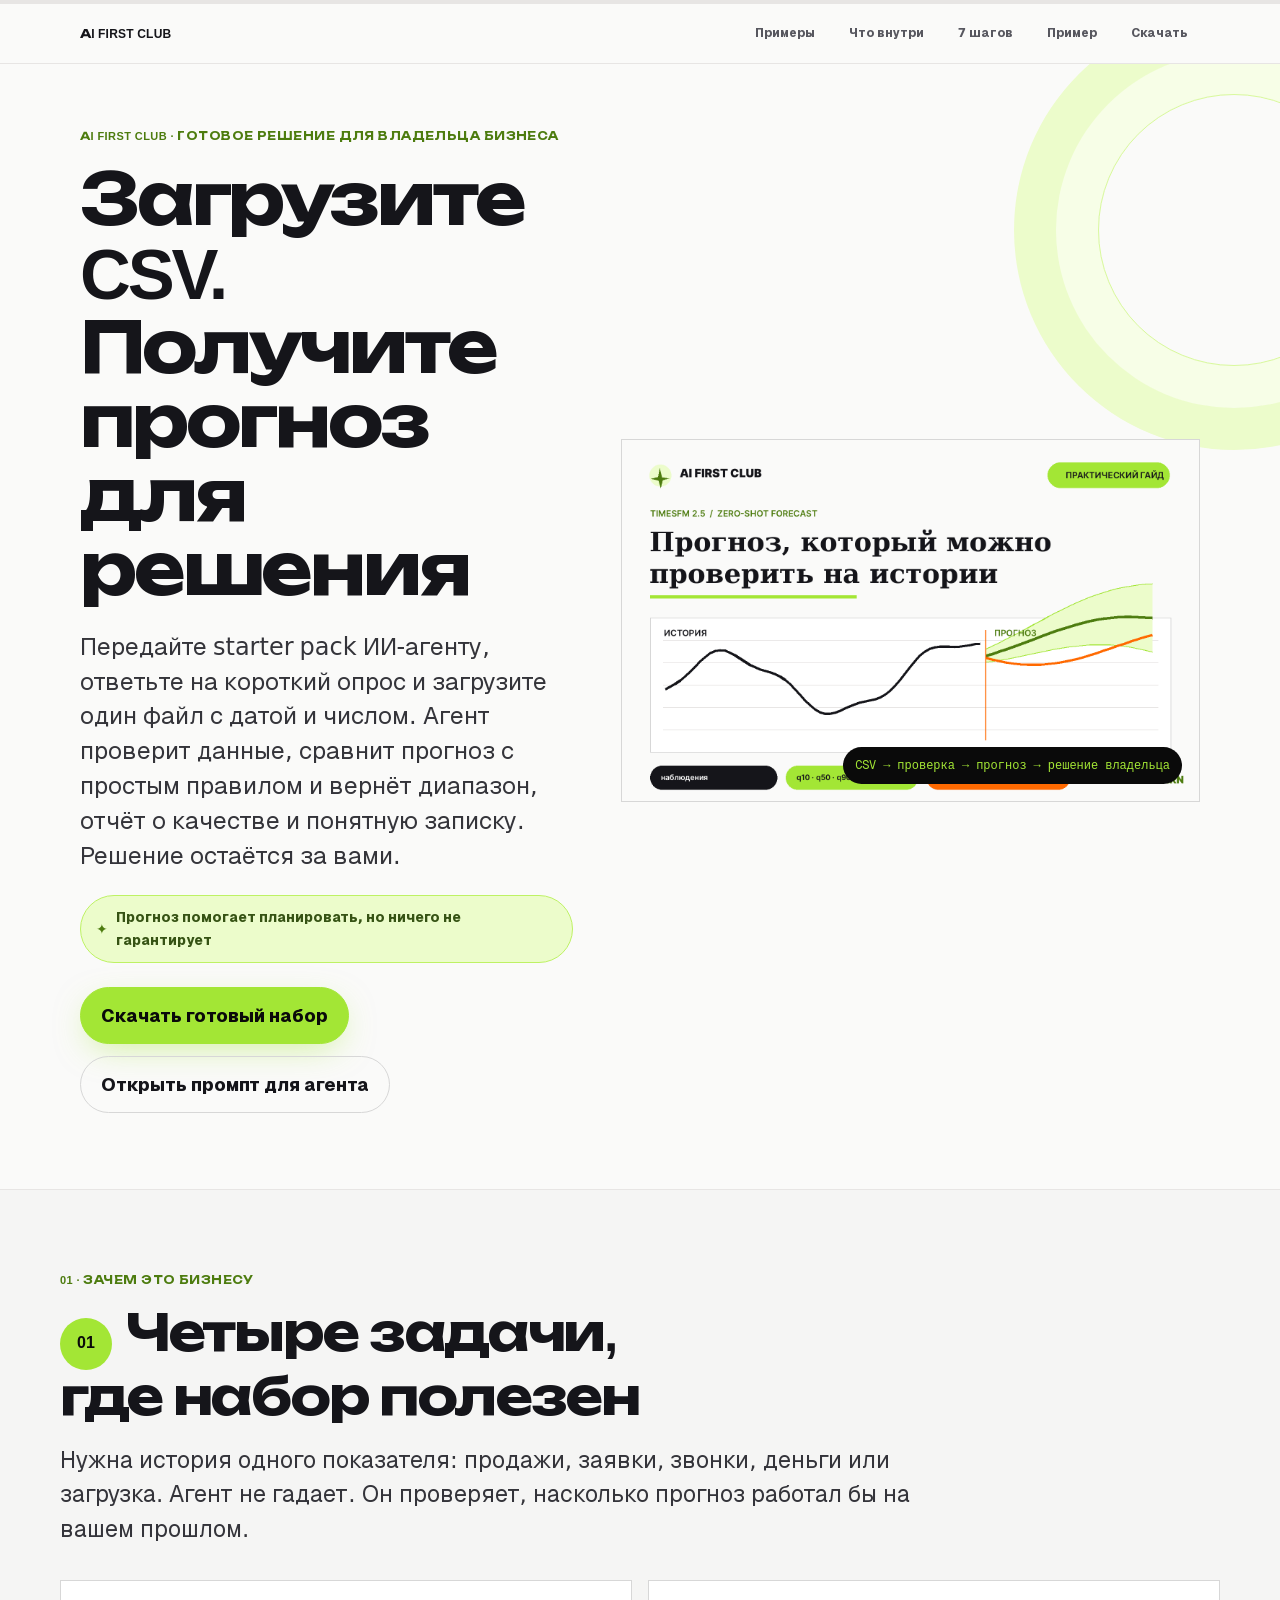
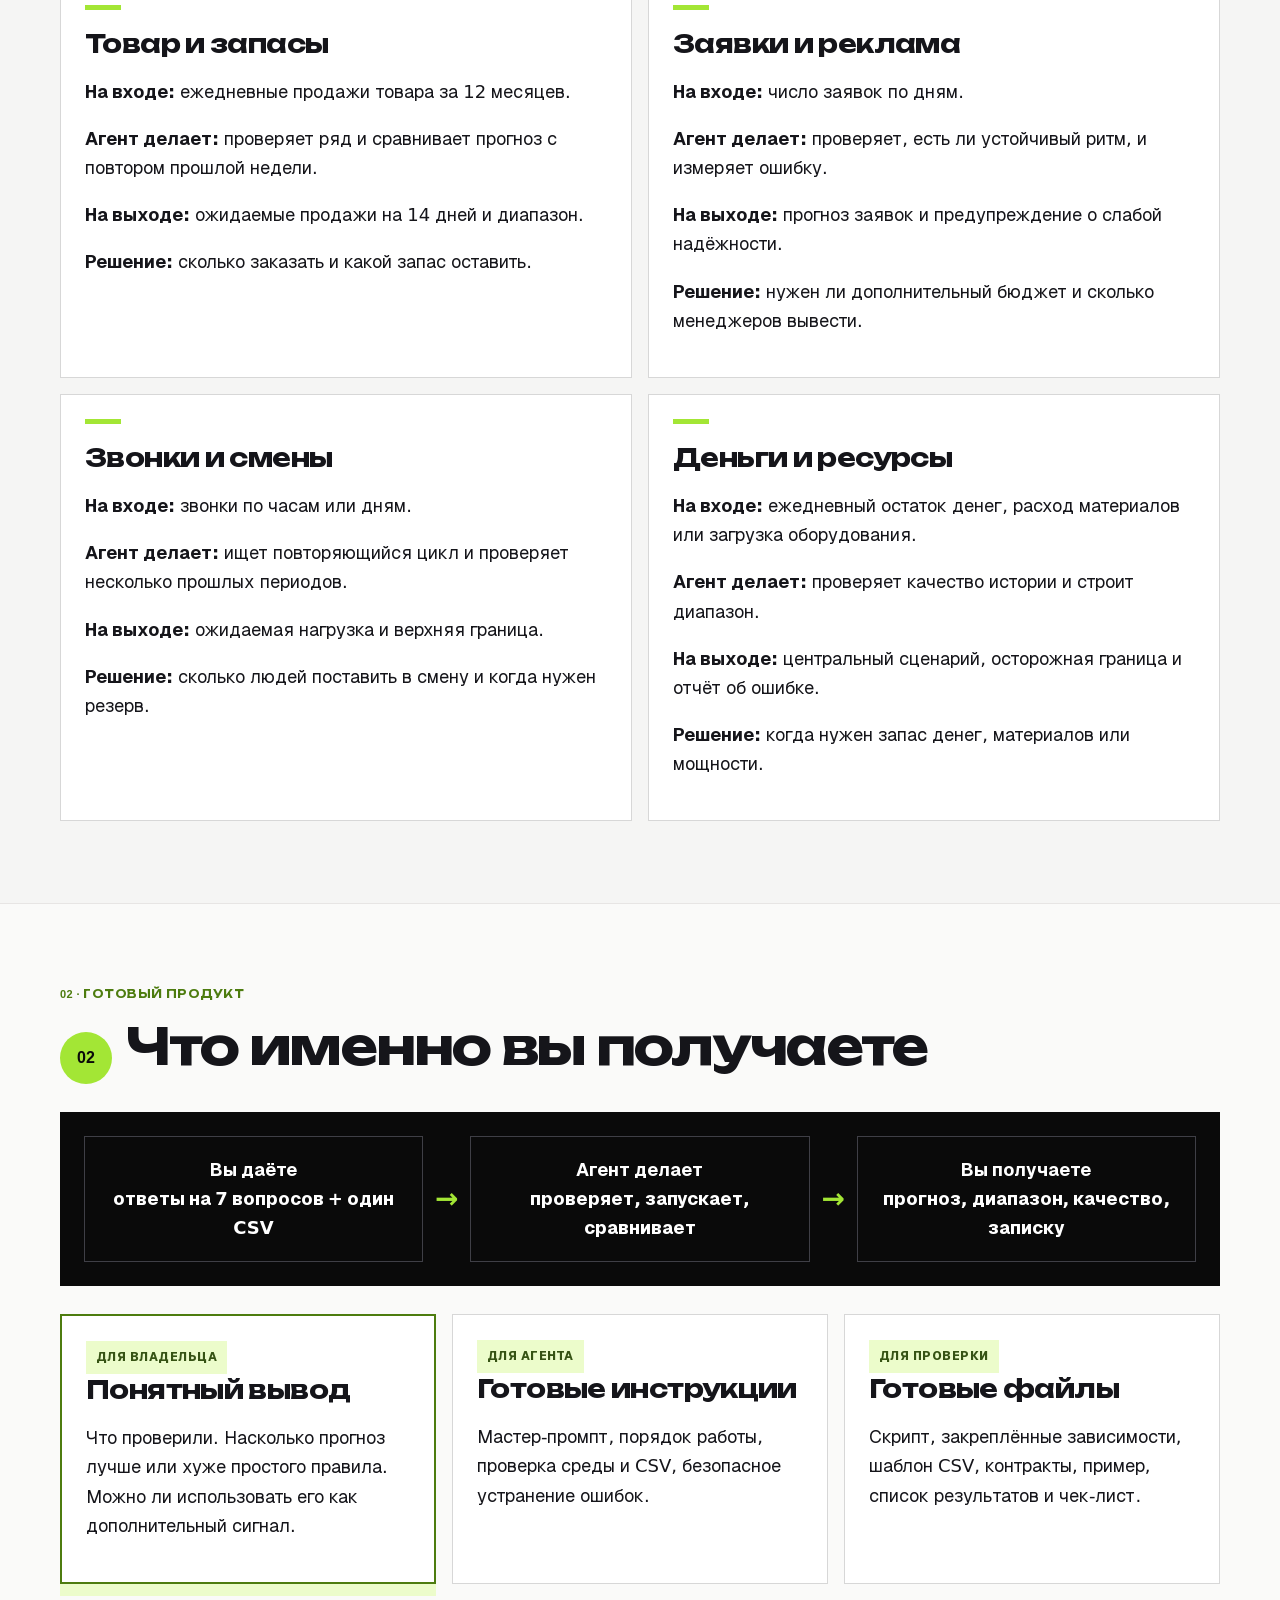
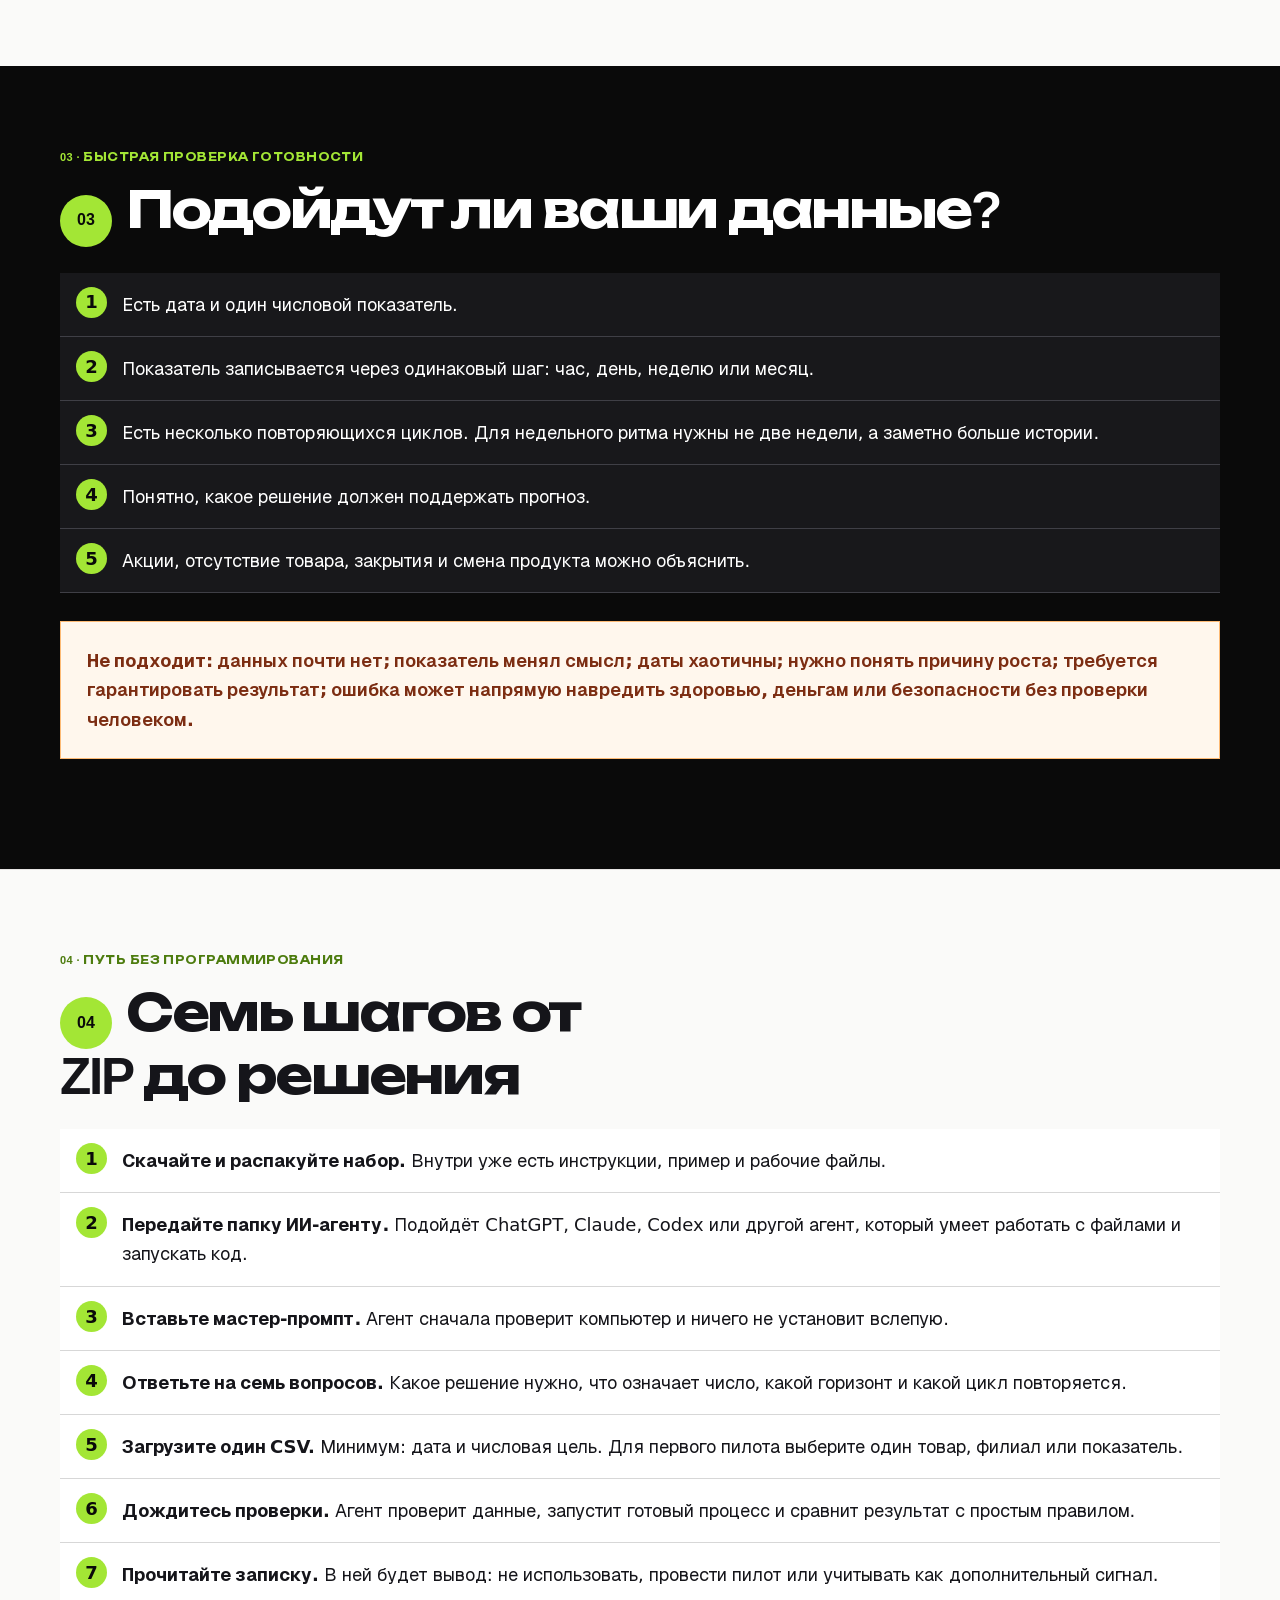
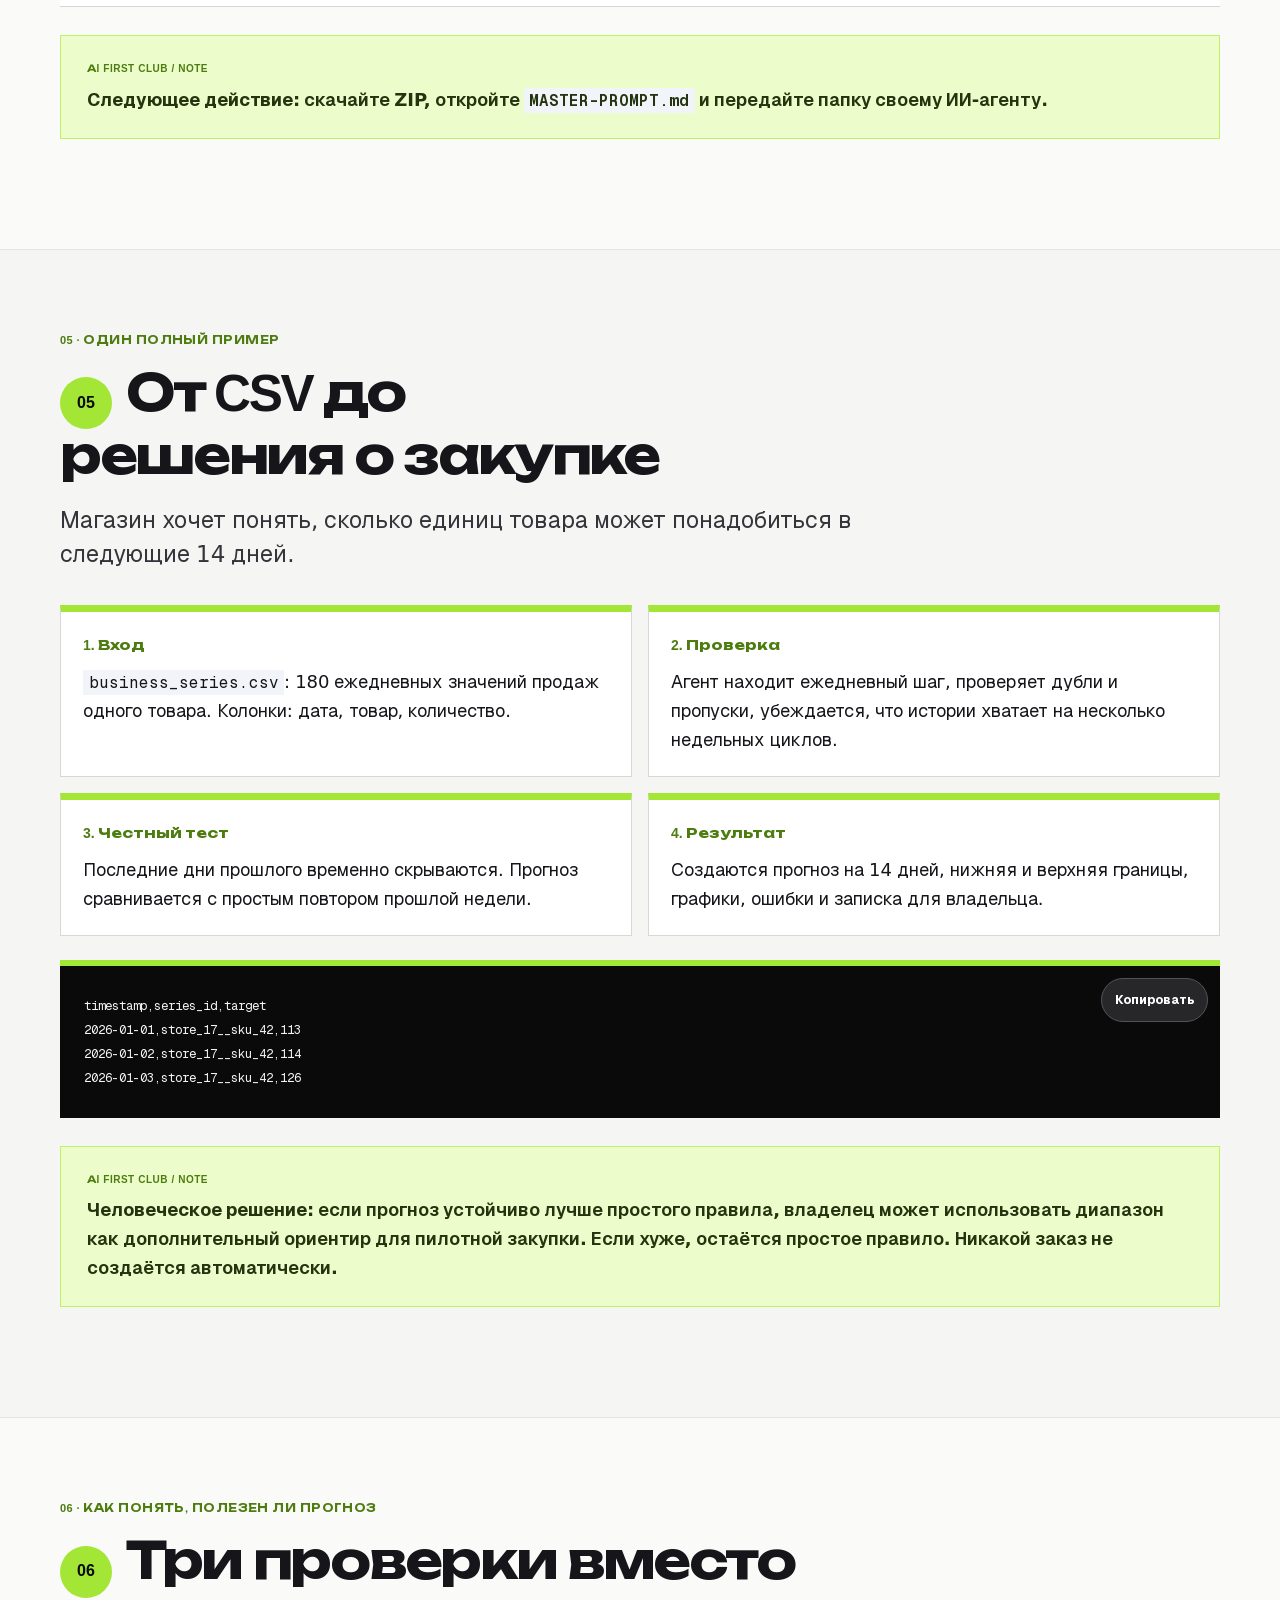
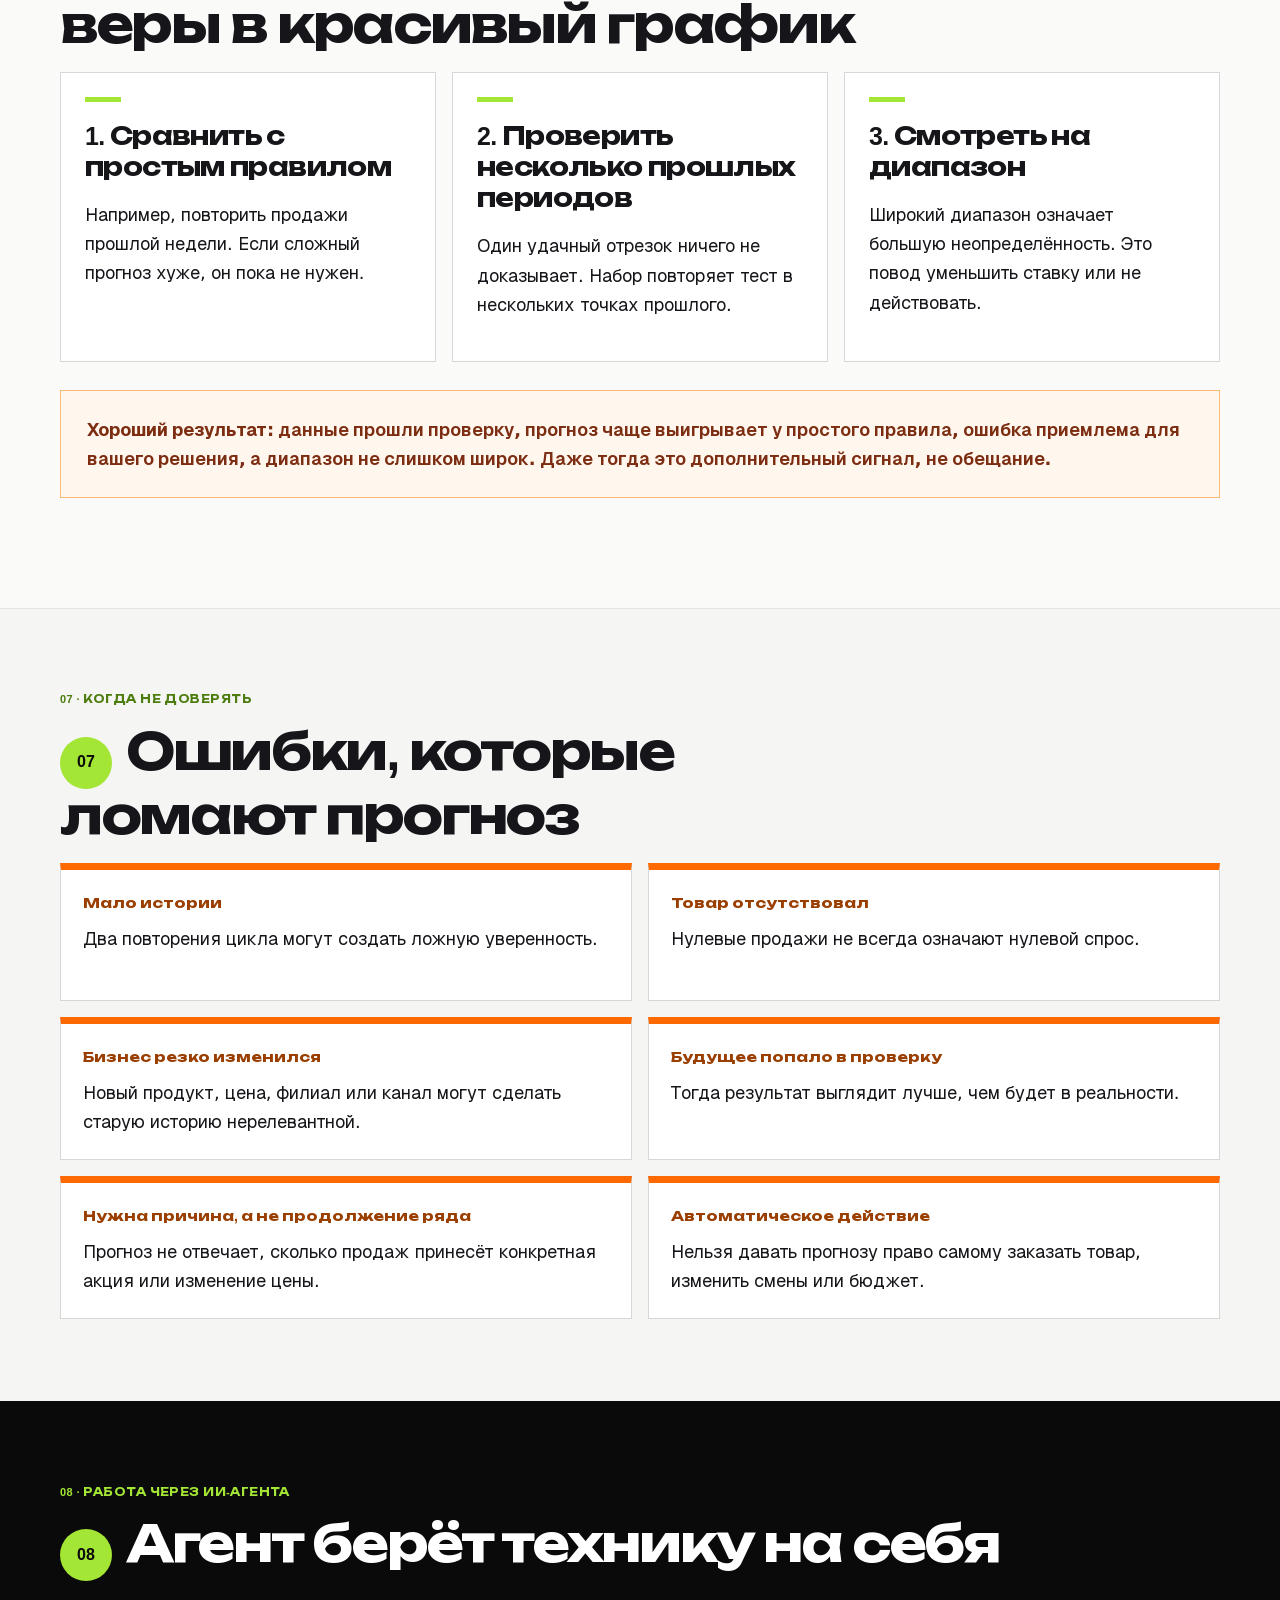
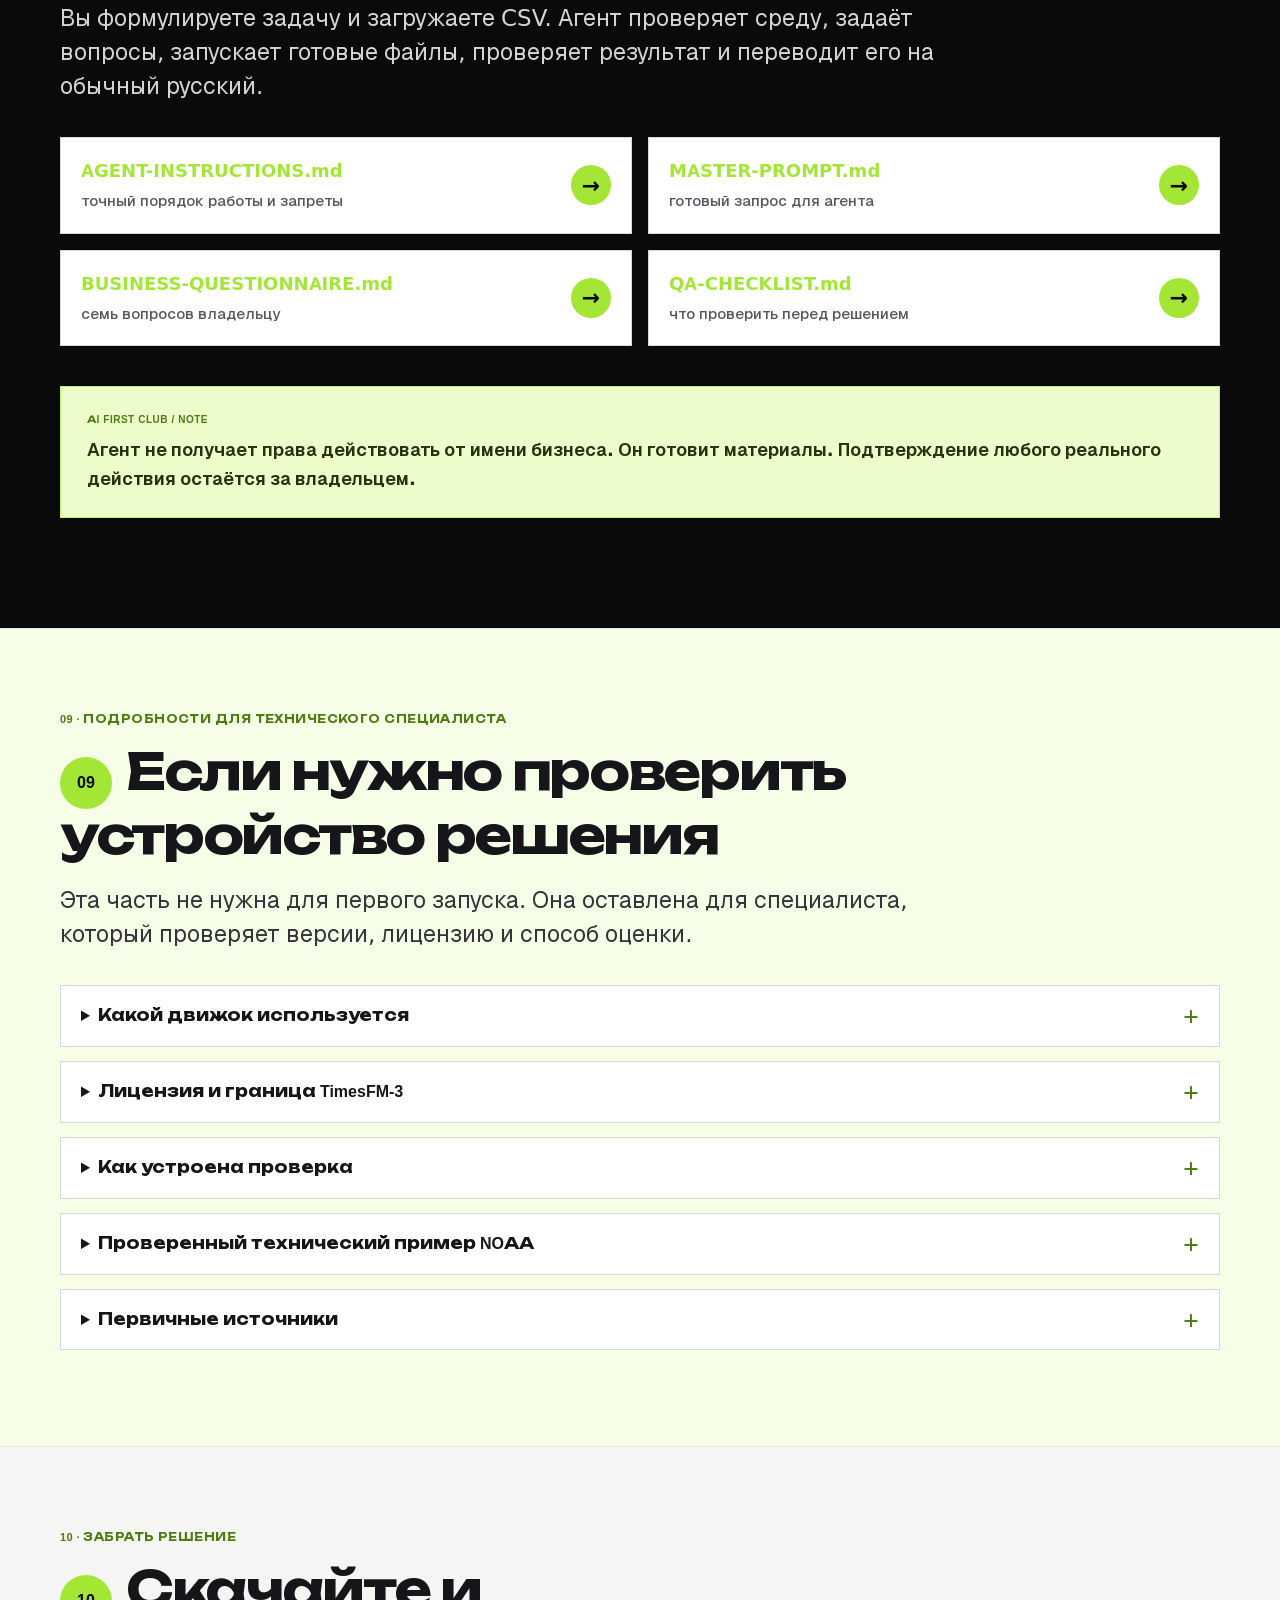
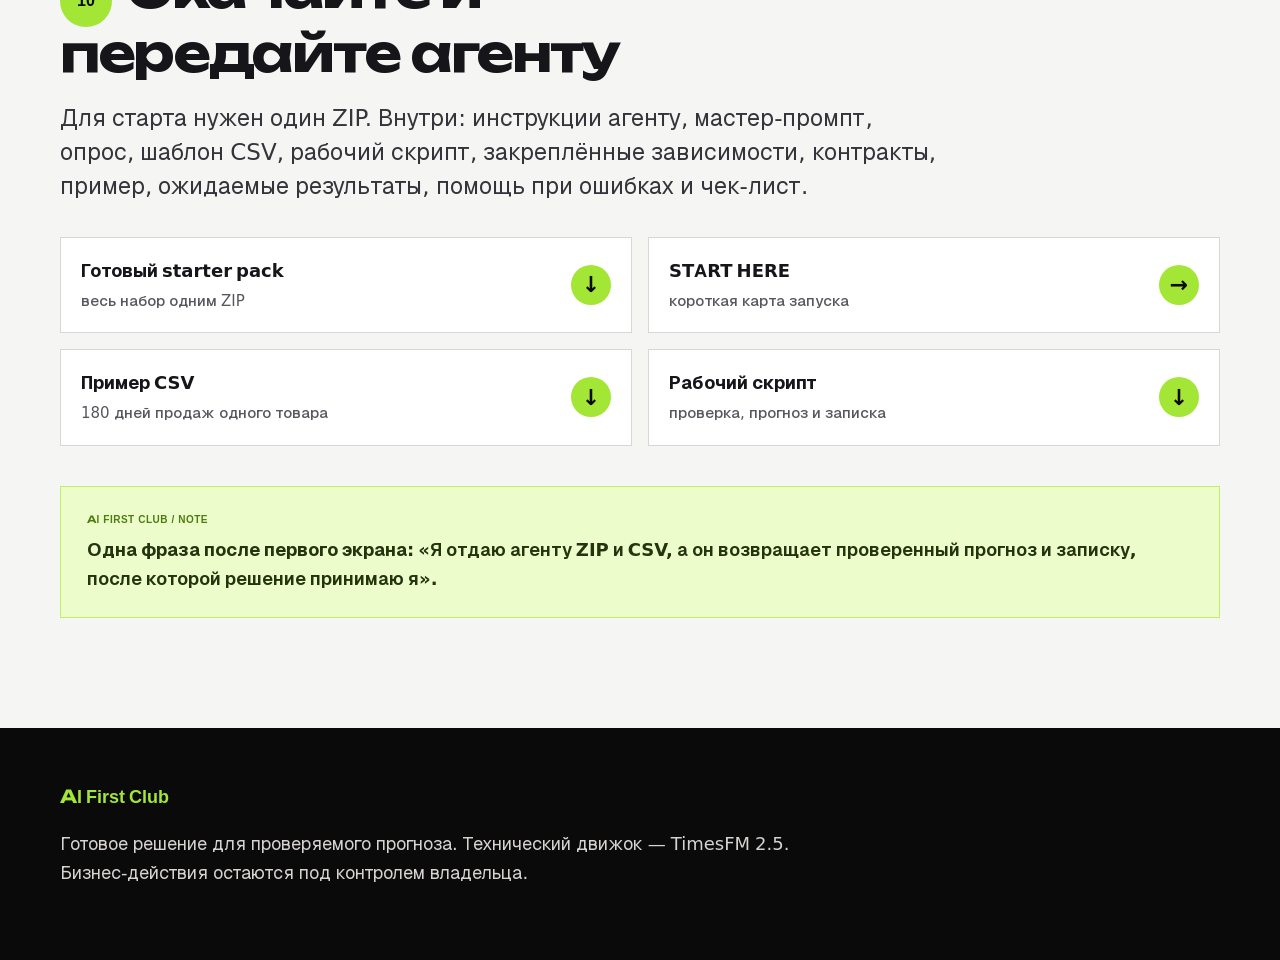
==== commit e0ce41a0: "Rebuild TimesFM as agent-ready business forecasting kit" ====
--- a/index.html
+++ b/index.html
@@ -2,142 +2,42 @@
 <html lang="ru">
 <head>
 <meta charset="utf-8"><meta name="viewport" content="width=device-width,initial-scale=1">
-<title>TimesFM 2.5 без магии: от CSV до честного прогноза</title>
-<meta name="description" content="Практический русскоязычный гайд: TimesFM 2.5, точечный и квантильный прогноз, seasonal-naive baseline, holdout, rolling backtest и безопасный контракт AI-инструмента.">
-<meta name="theme-color" content="#A3E635"><link rel="icon" href="data:image/svg+xml,%3Csvg xmlns='http://www.w3.org/2000/svg' viewBox='0 0 64 64'%3E%3Ccircle cx='32' cy='32' r='30' fill='%23ECFCCB'/%3E%3Cpath fill='%234D7C0F' d='M27 8c1 12 6 17 18 18-12 1-17 6-18 18-1-12-6-17-18-18 12-1 17-6 18-18zm22 28c0 7 2 9 9 9-7 0-9 2-9 9 0-7-2-9-9-9 7 0 9-2 9-9z'/%3E%3C/svg%3E'><meta property="og:type" content="article"><meta property="og:site_name" content="AI First Club"><meta property="og:title" content="TimesFM 2.5: практический гайд AI First Club"><meta property="og:description" content="От CSV до прогноза, который можно честно проверить на истории."><meta property="og:image" content="assets/timesfm_ai_first_club_hero_1600x1000.png">
+<title>Готовый набор для прогноза продаж и нагрузки с ИИ-агентом</title>
+<meta name="description" content="Передайте набор ИИ-агенту, ответьте на короткий опрос и загрузите CSV. Получите проверенный прогноз, диапазон, отчёт о качестве и понятную записку для решения владельца.">
+<meta name="theme-color" content="#A3E635"><link rel="icon" href="data:image/svg+xml,%3Csvg xmlns='http://www.w3.org/2000/svg' viewBox='0 0 64 64'%3E%3Ccircle cx='32' cy='32' r='30' fill='%23ECFCCB'/%3E%3Cpath fill='%234D7C0F' d='M27 8c1 12 6 17 18 18-12 1-17 6-18 18-1-12-6-17-18-18 12-1 17-6 18-18zm22 28c0 7 2 9 9 9-7 0-9 2-9 9 0-7-2-9-9-9 7 0 9-2 9-9z'/%3E%3C/svg%3E'>
+<meta property="og:type" content="article"><meta property="og:site_name" content="AI First Club"><meta property="og:title" content="Готовый набор для прогноза с ИИ-агентом"><meta property="og:description" content="Один CSV на входе. Проверенный прогноз, диапазон и записка для владельца на выходе."><meta property="og:image" content="assets/timesfm_ai_first_club_hero_1600x1000.png">
 <link rel="stylesheet" href="styles.css"><script defer src="app.js"></script>
 </head>
 <body>
 <a class="skip" href="#content">К содержанию</a>
-<header class="progress-shell" aria-label="Прогресс чтения"><div class="progress-line"><span id="progress"></span></div><nav class="progress-nav"><a href="#s3">Выбор</a><a href="#s6">Установка</a><a href="#s11">Прогноз</a><a href="#s13">Проверка</a><a href="#s19">Агент</a></nav></header>
+<header class="progress-shell" aria-label="Прогресс чтения"><div class="progress-line"><span id="progress"></span></div><nav class="progress-nav"><a href="#cases">Примеры</a><a href="#kit">Что внутри</a><a href="#steps">7 шагов</a><a href="#example">Пример</a><a href="#download">Скачать</a></nav></header>
 <main id="content">
-<section class="hero" id="s1"><div class="hero-grid"><div><div class="eyebrow">AI First Club · TimesFM 2.5 · проверено 13 ноября 2026</div><h1>От CSV до честного прогноза</h1><p class="lede">Запустите коммерчески допустимый self-hosted TimesFM 2.5, получите q10/q50/q90, сравните модель с простым seasonal-naive и не отдавайте прогнозу право принимать решения.</p><div class="truth-chip">Числовые временные ряды, не предсказание любых событий</div><div class="button-row"><a class="btn" href="#s4">Начать с проверки задачи</a><a class="btn secondary" href="#s22">Скачать стартовый набор</a></div></div><figure class="hero-figure"><img src="assets/timesfm_ai_first_club_hero_1600x1000.png" width="1600" height="1000" alt="График AI First Club: история временного ряда переходит в зелёный прогнозный диапазон q10–q90, рядом показан оранжевый seasonal-naive baseline"><figcaption class="stamp">history → q50 → q10–q90 · baseline</figcaption></figure></div></section>
-
-<section class="section paper-alt" id="s2"><div class="inner"><div class="eyebrow">02 · Простыми словами</div><h2><span class="num">02</span>Что такое TimesFM</h2><p class="section-intro">TimesFM — предобученная модель Google Research для числовых временных рядов. Она не угадывает события. Она продолжает структуру ряда: ежедневные заказы, почасовой трафик, недельные обращения, показания датчика.</p><div class="grid-2"><div class="proof"><h3>Что даёт zero-shot</h3><p>Можно получить стартовый прогноз без обучения отдельной нейросети под каждый ряд. Это ускоряет первый baseline.</p></div><div class="proof"><h3>Чего zero-shot не отменяет</h3><p>Подготовку данных, хронологическую проверку, сравнение с простым правилом, мониторинг интервалов и человеческое решение.</p></div></div><div class="diagram"><div>История</div><span class="arrow">→</span><div>Прогноз + диапазон</div><span class="arrow">≠</span><div>Бизнес-решение</div></div><p class="tiny">Основа: <a href="https://arxiv.org/abs/2310.10688">оригинальная работа TimesFM</a> и <a href="https://github.com/google-research/timesfm">официальный репозиторий</a>.</p></div></section>
-
-<section class="section" id="s3"><div class="inner"><div class="eyebrow">03 · Версия и лицензия</div><h2><span class="num">03</span>Выберите маршрут до установки</h2><p class="section-intro">Номер пакета Python и версия весов — не одно и то же. В проверенном окружении установлен пакет <code>timesfm==3.0.2</code>, но загружается точный checkpoint TimesFM 2.5.</p><div class="grid-3"><article class="route main"><span class="tag">Основной маршрут</span><h3>TimesFM 2.5 self-hosted</h3><p><b>Apache-2.0</b> для кода и весов до 2.5 по уведомлению репозитория. Подходит как коммерчески допустимая локальная стартовая ветка с вашей юридической и security-проверкой.</p><span class="status">Используем в гайде</span></article><article class="route stop"><span class="tag">Только исследование</span><h3>TimesFM-3 скачанные веса</h3><p>Отдельная non-commercial лицензия. Не подставляйте <code>google/timesfm-3.0-pytorch</code> в self-hosted коммерческий продукт.</p><span class="status stop">Не production-route</span></article><article class="route"><span class="tag">Отдельная архитектура</span><h3>TimesFM-3 в Google Cloud</h3><p>Управляемый коммерческий путь: billing, регион, квоты, доступы и жизненный цикл API. Статус Preview/Pre-GA и синтаксис нужно перепроверять в день внедрения.</p><span class="status warn">Опционально</span></article></div><div class="warning"><b>Жёсткий стоп:</b> коммерческий self-hosted маршрут не должен незаметно переключаться на скачанные веса TimesFM-3. Логируйте отдельно package version, model ID, revision, license route и hash.</div><p class="tiny">Проверено 13 ноября 2026: <a href="https://github.com/google-research/timesfm/blob/master/README.md">README</a>, <a href="https://github.com/google-research/timesfm/blob/master/LICENSE">Apache-2.0 repo license</a>, <a href="https://huggingface.co/google/timesfm-2.5-200m-pytorch">TimesFM 2.5 model card</a>.</p></div></section>
-
-<section class="section dark" id="s4"><div class="inner"><div class="eyebrow">04 · Decide</div><h2><span class="num">04</span>Подходит ли ваша задача?</h2><p class="section-intro">Ответьте по порядку. Если хотя бы один критический пункт не проходит, не маскируйте проблему более сложной моделью.</p><ol class="checks"><li>Есть числовая цель, измеренная во времени.</li><li>Частота понятна и достаточно стабильна.</li><li>Истории хватает на несколько сезонных циклов и несколько backtest-origin.</li><li>Нужен прогноз, а не причинный эффект цены, рекламы или акции.</li><li>Можно определить простой baseline на тех же датах.</li></ol><div class="grid-3"><div class="decision"><b>GO</b><p>Чистый регулярный ряд, понятный horizon, несколько циклов, baseline готов.</p></div><div class="decision"><b>PILOT</b><p>История короткая, есть stockout/смена продукта или нестабильная частота. Сначала ограниченный тест.</p></div><div class="decision"><b>ДРУГОЙ МЕТОД</b><p>Нужна причинность, оптимизация, trading/medical decision или данных почти нет.</p></div></div></div></section>
-
-<section class="section" id="s5"><div class="inner"><div class="eyebrow">05 · Контракт</div><h2><span class="num">05</span>Опишите прогноз до кода</h2><div class="op"><div class="rail"><strong>Действие новичка</strong>Заполните один YAML: цель, частота, origin, horizon, решение и baseline.</div><div class="rail pro"><strong>Апгрейд для практика</strong>Добавьте сегмент, цену ошибки, data vintage и порог человеческого одобрения.</div></div><div class="code-wrap"><button class="copy">Копировать</button><pre><code>target: units_sold
-frequency: 1d
-series_id: store_17__sku_42
-as_of: 2026-11-12T00:00:00Z
-horizon: 28
-business_decision: inventory_planning
-baseline: seasonal_naive_7d
-allowed_action: recommendation_only</code></pre></div><div class="grid-2"><div class="rail fail"><strong>Ожидаемый результат</strong>Одна цель, одна частота, один horizon и одно решение.</div><div class="rail fail"><strong>Сбой и исправление</strong>«Предсказать продажи» без origin/horizon. Заполните каждое поле и уберите двусмысленность.</div></div><div class="rail qa"><strong>QA</strong>Horizon равен реальному lead time решения, а не удобной длине графика.</div></div></section>
-
-<section class="section paper-alt" id="s6"><div class="inner"><div class="eyebrow">06 · Установка</div><h2><span class="num">06</span>Подготовьте машину</h2><div class="op"><div class="rail"><strong>Действие новичка</strong>Создайте Python 3.10 окружение, поставьте CPU PyTorch и pinned requirements.</div><div class="rail pro"><strong>Апгрейд для практика</strong>Разделите CPU/GPU lockfiles и контейнеризируйте только после успешного базового прогона.</div></div><div class="code-wrap"><button class="copy">Копировать</button><pre><code>uv venv --python 3.10 .venv
-source .venv/bin/activate
-uv pip install --index-url https://download.pytorch.org/whl/cpu torch==2.7.1
-uv pip install -r requirements-cpu.txt
-python -V
-python -c "import torch, timesfm; print(torch.__version__)"</code></pre></div><div class="grid-2"><div class="rail fail"><strong>Ожидаемый результат</strong>Python 3.10–3.12, импорты проходят, CPU backend доступен.</div><div class="rail fail"><strong>Сбой и исправление</strong>CUDA wheel, OOM или неподдерживаемый Python. Вернитесь к CPU index и поддерживаемому interpreter.</div></div><div class="rail qa"><strong>QA</strong>Сохраните <code>environment-freeze.txt</code>. В воспроизводимом пути нет неприкреплённого «latest».</div></div></section>
-
-<section class="section" id="s7"><div class="inner"><div class="eyebrow">07 · Pin</div><h2><span class="num">07</span>Зафиксируйте модель и лицензию</h2><div class="op"><div class="rail"><strong>Действие новичка</strong>Используйте точные model ID и revision.</div><div class="rail pro"><strong>Апгрейд для практика</strong>Зеркалируйте одобренные артефакты внутри компании и проверяйте hash перед deploy.</div></div><div class="code-wrap"><button class="copy">Копировать</button><pre><code>MODEL_ID = "google/timesfm-2.5-200m-pytorch"
-MODEL_REVISION = "1d952420fba87f3c6dee4f240de0f1a0fbc790e3"</code></pre></div><p><b>Проверенный model.safetensors:</b> 925,181,104 bytes, SHA-256 <code>2f776efe6245e42b24bc4153ffdf61810140210e4bd3b01fb21f7aa779ab6ce8</code>.</p><div class="rail fail"><strong>Сбой и исправление</strong>Checkpoint изменился на TimesFM-3. Остановитесь и заново проверьте лицензионный маршрут.</div><div class="rail qa"><strong>QA</strong>Model ID, revision, hash и license route записаны одной строкой аудита.</div></div></section>
-
-<section class="section paper-alt" id="s8"><div class="inner"><div class="eyebrow">08 · Данные</div><h2><span class="num">08</span>Загрузите и проверьте CSV</h2><div class="op"><div class="rail"><strong>Действие новичка</strong>Сопоставьте дату и target, отсортируйте, остановитесь при duplicate, NaN и нерегулярной частоте.</div><div class="rail pro"><strong>Апгрейд для практика</strong>Добавьте schema validation, timezone normalization и point-in-time snapshot ID.</div></div><div class="callout">Самый короткий воспроизводимый путь: скачайте starter pack и запустите <code>python timesfm_workflow.py --data noaa_co2_snapshot.csv --folds 5</code>. Фрагменты ниже объясняют каждый шаг готового файла.</div><div class="code-wrap"><button class="copy">Копировать</button><pre><code>import numpy as np
-import pandas as pd
-
-df = pd.read_csv("noaa_co2_snapshot.csv", comment="#")
-required = {"year", "month", "average"}
-assert required.issubset(df.columns)
-df["date"] = pd.to_datetime({
-    "year": df["year"], "month": df["month"], "day": 1
-})
-df["y"] = pd.to_numeric(df["average"], errors="coerce")
-df = df[["date", "y"]].sort_values("date").reset_index(drop=True)
-assert not df["date"].duplicated().any()
-assert df["y"].notna().all()
-expected = pd.date_range(df.date.min(), df.date.max(), freq="MS")
-assert expected.equals(pd.DatetimeIndex(df.date))
-values = df["y"].to_numpy(dtype=np.float32)
-dates = df["date"].to_numpy()</code></pre></div><div class="grid-2"><div class="rail fail"><strong>Ожидаемый результат</strong>Регулярная таблица <code>date, y</code> и массив <code>float32</code>.</div><div class="rail fail"><strong>Сбой и исправление</strong>Пропущенные месяцы или отрицательные sentinel. Исправьте источник явно, не сглаживайте outage молча.</div></div><div class="rail qa"><strong>QA</strong>Ожидаемая сетка дат полностью совпадает с фактической.</div></div></section>
-
-<section class="section" id="s9"><div class="inner"><div class="eyebrow">09 · Holdout</div><h2><span class="num">09</span>Спрячьте будущее от модели</h2><div class="op"><div class="rail"><strong>Действие новичка</strong>Отложите последние 12 наблюдений и не передавайте их во вход модели.</div><div class="rail pro"><strong>Апгрейд для практика</strong>Оставьте финальный horizon-specific holdout нетронутым после всех решений о настройке.</div></div><div class="code-wrap"><button class="copy">Копировать</button><pre><code>HORIZON = 12
-train = values[:-HORIZON]
-actual = values[-HORIZON:]
-assert dates[:-HORIZON].max() &lt; dates[-HORIZON:].min()</code></pre></div><div class="rail fail"><strong>Сбой и исправление</strong>Random split или подбор флагов по test. Используйте только chronological split и заморозьте config до метрик.</div><div class="rail qa"><strong>QA</strong><code>max(train_date) &lt; min(test_date)</code>; будущие actual нигде не входят в features.</div></div></section>
-
-<section class="section paper-alt" id="s10"><div class="inner"><div class="eyebrow">10 · Compile</div><h2><span class="num">10</span>Соберите TimesFM 2.5</h2><div class="op"><div class="rail"><strong>Действие новичка</strong>Загрузите pinned checkpoint и tested config.</div><div class="rail pro"><strong>Апгрейд для практика</strong>Сравнивайте context и batch только внутри rolling validation.</div></div><div class="code-wrap"><button class="copy">Копировать</button><pre><code>model = timesfm.TimesFM_2p5_200M_torch.from_pretrained(
-    MODEL_ID, revision=MODEL_REVISION, torch_compile=False
-)
-model.compile(timesfm.ForecastConfig(
-    max_context=512,
-    max_horizon=128,
-    per_core_batch_size=1,
-    normalize_inputs=True,
-    use_continuous_quantile_head=True,
-    fix_quantile_crossing=True,
-))</code></pre></div><div class="grid-2"><div class="rail fail"><strong>Ожидаемый результат</strong>Модель загружена без shape/backend error.</div><div class="rail fail"><strong>Сбой и исправление</strong>При memory pressure уменьшайте batch, затем context, затем обрабатывайте серии частями.</div></div><div class="rail qa"><strong>QA</strong>Runtime пишет package version, device, model ID, revision и config.</div></div></section>
-
-<section class="section dark" id="s11"><div class="inner"><div class="eyebrow">11 · Forecast</div><h2><span class="num">11</span>Получите point и q10/q50/q90</h2><div class="op"><div class="rail"><strong>Действие новичка</strong>Запросите 12 точек и извлеките q10, q50, q90.</div><div class="rail pro"><strong>Апгрейд для практика</strong>Сохраняйте все quantiles и считайте pinball/weighted quantile loss.</div></div><div class="code-wrap"><button class="copy">Копировать</button><pre><code>point, quantiles = model.forecast(horizon=12, inputs=[train])
-q10 = quantiles[0, :, 1]
-q50 = quantiles[0, :, 5]
-q90 = quantiles[0, :, 9]
-assert np.all(q10 &lt;= q50)
-assert np.all(q50 &lt;= q90)</code></pre></div><div class="rail fail"><strong>Ожидаемый результат</strong>Формы <code>(1, 12)</code> и <code>(1, 12, 10)</code>; в этом API point совпадает с q50.</div><div class="rail fail"><strong>Сбой и исправление</strong>Неожиданные колонки или crossed intervals. Остановитесь, не угадывайте индексы.</div><div class="rail qa"><strong>QA</strong>На каждом шаге <code>q10 ≤ q50 ≤ q90</code>, все значения finite.</div></div></section>
-
-<section class="section" id="s12"><div class="inner"><div class="eyebrow">12 · Baseline</div><h2><span class="num">12</span>Добавьте правило, которое может унизить ИИ</h2><p class="section-intro">Если сложная модель не выигрывает у простого правила на тех же датах, у вас пока нет причин усложнять production.</p><div class="op"><div class="rail"><strong>Действие новичка</strong>Для monthly ряда повторите значения того же месяца прошлого года.</div><div class="rail pro"><strong>Апгрейд для практика</strong>Добавьте last-value, seasonal naive, текущую production-модель и простой statistical model.</div></div><div class="code-wrap"><button class="copy">Копировать</button><pre><code>def seasonal_naive(train, horizon=12, season=12):
-    if len(train) &lt; season:
-        raise ValueError("history shorter than season")
-    return np.resize(train[-season:], horizon)</code></pre></div><div class="rail fail"><strong>Сбой и исправление</strong>Baseline и TimesFM построены от разных origin или на разных horizon. Выровняйте actuals и dates.</div><div class="rail qa"><strong>QA</strong>Одинаковые test dates, metric functions и units.</div></div></section>
-
-<section class="section paper-alt" id="s13"><div class="inner"><div class="eyebrow">13 · Accuracy</div><h2><span class="num">13</span>Измерьте точечную ошибку</h2><div class="op"><div class="rail"><strong>Действие новичка</strong>Посчитайте MAE и WAPE для TimesFM и baseline.</div><div class="rail pro"><strong>Апгрейд для практика</strong>Добавьте MASE/sMAPE и реальную стоимость ошибки по segment/horizon.</div></div><div class="code-wrap"><button class="copy">Копировать</button><pre><code>mae = np.mean(np.abs(actual - forecast))
-wape = np.abs(actual - forecast).sum() / np.abs(actual).sum()</code></pre></div><div class="rail fail"><strong>Сбой и исправление</strong>WAPE с нулевым denominator или MAPE около нуля. Выберите метрики, которые не ломаются на вашей шкале.</div><div class="rail qa"><strong>QA</strong>Определения, units и набор метрик зафиксированы до просмотра test.</div></div></section>
-
-<section class="section" id="s14"><div class="inner"><div class="eyebrow">14 · Uncertainty</div><h2><span class="num">14</span>Проверяйте интервалы, не называйте их уверенностью</h2><div class="op"><div class="rail"><strong>Действие новичка</strong>Посчитайте empirical coverage q10–q90 и среднюю ширину.</div><div class="rail pro"><strong>Апгрейд для практика</strong>Проверяйте coverage по horizon, segment и режиму; стройте calibration plots.</div></div><div class="code-wrap"><button class="copy">Копировать</button><pre><code>coverage = np.mean((actual &gt;= q10) &amp; (actual &lt;= q90))
-mean_width = np.mean(q90 - q10)</code></pre></div><div class="callout">100% coverage не означает «идеально». Интервал может быть просто слишком широким.</div><div class="rail qa"><strong>QA</strong>Coverage показывается вместе с width. q10/q90 не называются гарантированными худшим и лучшим сценарием.</div></div></section>
-
-<section class="section paper-alt" id="s15"><div class="inner"><div class="eyebrow">15 · Rolling backtest</div><h2><span class="num">15</span>Повторите проверку в нескольких точках времени</h2><div class="op"><div class="rail"><strong>Действие новичка</strong>Запустите пять хронологических origin с horizon 12.</div><div class="rail pro"><strong>Апгрейд для практика</strong>Добавьте gap, больше folds, feature vintages и стресс критических сезонов.</div></div><div class="code-wrap"><button class="copy">Копировать</button><pre><code>origin_1: train → 2021-09, test 2021-10…2022-09
-origin_2: train → 2022-09, test 2022-10…2023-09
-origin_3: train → 2023-09, test 2023-10…2024-09
-origin_4: train → 2024-09, test 2024-10…2025-09
-origin_5: train → 2025-09, test 2025-10…2026-09</code></pre></div><div class="rail fail"><strong>Сбой и исправление</strong>Random CV или будущая ревизия covariate. Восстановите point-in-time folds.</div><div class="rail qa"><strong>QA</strong>Каждый input заканчивается до target; одна строка на fold × horizon step.</div></div></section>
-
-<section class="section" id="s16"><div class="inner"><div class="eyebrow">16 · Proof artifact</div><h2><span class="num">16</span>Прочитайте проверенный пример честно</h2><p class="section-intro">NOAA Mauna Loa CO₂ — это воспроизводимый технический пример, а не доказательство результата на ваших продажах.</p><div class="metrics"><div class="metric"><b>0,4709</b><span>TimesFM rolling MAE, ppm</span></div><div class="metric"><b>2,5722</b><span>seasonal naive MAE, ppm</span></div><div class="metric"><b>0,1112%</b><span>TimesFM rolling WAPE</span></div><div class="metric"><b>100%</b><span>q10–q90 coverage, интервал консервативен</span></div></div><figure class="chart"><img src="assets/holdout_forecast.png" width="1500" height="900" alt="Holdout-график NOAA: actual, TimesFM, seasonal naive и q10–q90"><figcaption class="caption">Реальный output проверенного скрипта: одинаковый 12-месячный holdout для TimesFM и baseline.</figcaption></figure><figure class="chart"><img src="assets/future_forecast.png" width="1500" height="900" alt="Будущий прогноз NOAA с медианой и квантильным интервалом"><figcaption class="caption">Будущий прогноз — иллюстрация выхода модели, не измеренная точность.</figcaption></figure><div class="code-wrap"><button class="copy">Копировать</button><pre><code>python timesfm_workflow.py --data noaa_co2_snapshot.csv --folds 5</code></pre></div><div class="op"><div class="rail"><strong>Действие новичка</strong>Сверьте exit 0, 12 holdout rows, 60 rolling rows и 12 future rows.</div><div class="rail pro"><strong>Апгрейд для практика</strong>Повторите workflow на втором независимом dataset до вывода о robustness.</div></div><div class="rail qa"><strong>QA</strong>CSV, JSON и графики согласованы. Snapshot SHA-256: <code>d895fb5b4a59fb5e4cd98e69b7667fe5bef595c6581f630852b12cb41c07f675</code>.</div></div></section>
-
-<section class="section paper-alt" id="s17"><div class="inner"><div class="eyebrow">17 · Covariates</div><h2><span class="num">17</span>Добавляйте внешние факторы без утечки</h2><div class="op"><div class="rail"><strong>Действие новичка</strong>Начните с календарного месяца и time index. Поймите, что XReg — отдельная опция.</div><div class="rail pro"><strong>Апгрейд для практика</strong>Используйте архивные forecast-vintage погоды, утверждённые промо и цены, реально доступные на origin.</div></div><div class="code-wrap"><button class="copy">Копировать</button><pre><code>uv pip install 'jax[cpu]==0.6.2'
-python timesfm_workflow.py --data noaa_co2_snapshot.csv --folds 5 --with-covariates</code></pre></div><div class="warning"><b>Честный результат этого хоста:</b> XReg не запустился, потому что официальный <code>jaxlib</code> wheel потребовал AVX, которого нет у CPU/OS. Код включён, но метрики covariates не заявляются.</div><div class="rail fail"><strong>Сбой и исправление</strong>AVX/backend error или фактическая будущая погода в features. Перенесите запуск на совместимый host и используйте origin-time vintages.</div><div class="rail qa"><strong>QA</strong>У каждого covariate есть имя, диапазон и <code>available_as_of</code>.</div></div></section>
-
-<section class="section" id="s18"><div class="inner"><div class="eyebrow">18 · Ваши данные</div><h2><span class="num">18</span>Замените demo на бизнес-ряд</h2><div class="op"><div class="rail"><strong>Действие новичка</strong>Экспортируйте один ряд <code>timestamp, series_id, target</code> и не меняйте pipeline оценки.</div><div class="rail pro"><strong>Апгрейд для практика</strong>Batch по стабильному series_id, stratification high/low volume, отдельная обработка hierarchy и intermittent demand.</div></div><div class="code-wrap"><button class="copy">Копировать</button><pre><code>timestamp,series_id,target
-2026-01-01,store_17__sku_42,118
-2026-01-02,store_17__sku_42,121</code></pre></div><div class="rail fail"><strong>Сбой и исправление</strong>Stockout-censored demand, смена identity, смешанные frequencies или множество нулей. Сначала исправьте смысл target или агрегацию.</div><div class="rail qa"><strong>QA</strong>Документированы returns, cancellations, timezone, stockouts и missing-data policy.</div></div></section>
-
-<section class="section dark" id="s19"><div class="inner"><div class="eyebrow">19 · Safe tool</div><h2><span class="num">19</span>Оберните прогноз в узкий AI-инструмент</h2><div class="op"><div class="rail"><strong>Действие новичка</strong>Возвращайте point, quantiles, baseline и backtest status. Оставьте <code>actionable=false</code>.</div><div class="rail pro"><strong>Апгрейд для практика</strong>Добавьте point-in-time data service, policy engine, approval thresholds, audit log и fallback.</div></div><div class="code-wrap"><button class="copy">Копировать</button><pre><code>{
-  "request": {
-    "series_id": "store_17__sku_42",
-    "as_of": "2026-11-12T00:00:00Z",
-    "horizon": 28,
-    "purpose": "inventory_planning"
-  },
-  "response": {
-    "point": [],
-    "quantiles": {"p10": [], "p50": [], "p90": []},
-    "model_version": "timesfm-2.5-pinned",
-    "license_route": "apache-2.0-self-hosted",
-    "backtest_status": "pass",
-    "warnings": [],
-    "actionable": false
-  }
-}</code></pre></div><div class="rail fail"><strong>Сбой и исправление</strong>Function имеет action credentials или отдаёт числа без baseline/backtest. Разделите прогноз и действие, fail closed.</div><div class="rail qa"><strong>QA</strong>Missing/stale data, license mismatch или failed backtest возвращают warning/fallback, а не выдуманный forecast.</div></div></section>
-
-<section class="section" id="s20"><div class="inner"><div class="eyebrow">20 · Отдельная Cloud-ветка</div><h2><span class="num">20</span>TimesFM-3 через BigQuery ML</h2><p class="section-intro">Это не бесплатная локальная замена. Выбирайте маршрут только если Cloud billing, residency, Preview-ограничения и governance приемлемы.</p><div class="op"><div class="rail"><strong>Действие новичка</strong>Проверьте актуальную документацию AI.FORECAST в день внедрения.</div><div class="rail pro"><strong>Апгрейд для практика</strong>Сравните TimesFM и ARIMA_PLUS/XREG через AI.EVALUATE, cost tracking и regional controls.</div></div><div class="code-wrap"><button class="copy">Копировать</button><pre><code>-- Семантический skeleton: синтаксис перепроверить по текущим Google Cloud docs
-SELECT *
-FROM AI.FORECAST(
-  TABLE `project.dataset.series_table`,
-  data_col =&gt; 'target',
-  timestamp_col =&gt; 'timestamp',
-  id_cols =&gt; ['series_id'],
-  horizon =&gt; 28
-);</code></pre></div><div class="rail fail"><strong>Сбой и исправление</strong>Скачанные TimesFM-3 weights принимаются за коммерческий self-host или игнорируется Pre-GA. Вернитесь к route table.</div><div class="rail qa"><strong>QA</strong>Сохранены API date/version, feature status, billing estimate, region и terms decision.</div><p class="tiny">Официально: <a href="https://cloud.google.com/bigquery/docs/timesfm-model">TimesFM model in BigQuery ML</a>, <a href="https://cloud.google.com/bigquery/docs/reference/standard-sql/bigqueryml-syntax-ai-forecast">AI.FORECAST</a>, <a href="https://cloud.google.com/bigquery/docs/reference/standard-sql/bigqueryml-syntax-ai-evaluate">AI.EVALUATE</a>.</p></div></section>
-
-<section class="section paper-alt" id="s21"><div class="inner"><div class="eyebrow">21 · Production gate</div><h2><span class="num">21</span>Готовность к production</h2><div class="grid-2"><ul class="checks"><li>License route pinned.</li><li>Data contract и as_of enforced.</li><li>Baselines и rolling backtests проходят.</li><li>Coverage и interval width мониторятся.</li><li>Worst-case gates определены.</li></ul><ul class="checks"><li>Shadow mode завершён.</li><li>Human approval thresholds настроены.</li><li>Fallback и rollback проверены.</li><li>Model/data/code hashes логируются.</li><li>Forecast отделён от action layer.</li></ul></div><div class="callout">Сначала доказать на истории. Потом показывать человеку. И только затем автоматизировать обратимые действия.</div></div></section>
-
-<section class="section" id="s22"><div class="inner"><div class="eyebrow">22 · Source desk + assets</div><h2><span class="num">22</span>Запустите пример и заберите файлы</h2><p class="section-intro">Все основные утверждения опираются на первичные источники и на сохранённые bytes проверенного прогона.</p><h3>Скачиваемые материалы</h3><div class="download-list"><a class="download" download href="downloads/timesfm-2.5-starter-pack.zip"><span><b>TimesFM 2.5 starter pack</b><br><small>весь проверенный набор одним ZIP</small></span><span>↓</span></a><a class="download" href="downloads/START-HERE.html"><span><b>START HERE</b><br><small>карта запуска в стиле AI First Club</small></span><span>→</span></a><a class="download" download href="downloads/timesfm_workflow.py"><span><b>timesfm_workflow.py</b><br><small>полный проверенный workflow</small></span><span>↓</span></a><a class="download" download href="downloads/requirements-cpu.txt"><span><b>requirements-cpu.txt</b><br><small>pinned CPU dependencies</small></span><span>↓</span></a><a class="download" download href="downloads/environment-freeze.txt"><span><b>environment-freeze.txt</b><br><small>реально проверенное окружение</small></span><span>↓</span></a><a class="download" download href="downloads/noaa_co2_snapshot.csv"><span><b>NOAA snapshot CSV</b><br><small>прикреплённый dataset</small></span><span>↓</span></a><a class="download" download href="downloads/forecast_contract.yaml"><span><b>forecast_contract.yaml</b><br><small>контракт задачи</small></span><span>↓</span></a><a class="download" download href="downloads/business_series.csv"><span><b>business_series.csv</b><br><small>шаблон собственного ряда</small></span><span>↓</span></a><a class="download" download href="downloads/agent_tool_contract.json"><span><b>agent_tool_contract.json</b><br><small>безопасный tool contract</small></span><span>↓</span></a><a class="download" download href="downloads/rolling_backtest.csv"><span><b>rolling_backtest.csv</b><br><small>60 реальных прогнозных точек</small></span><span>↓</span></a></div><h3>Первичные источники</h3><div class="grid-2"><div class="source-card"><a href="https://github.com/google-research/timesfm">Google Research / TimesFM repository</a><p>Версии, установка, API, license split и предупреждение об отсутствии официальной поддержки open-версии.</p></div><div class="source-card"><a href="https://huggingface.co/google/timesfm-2.5-200m-pytorch">TimesFM 2.5 model card</a><p>Checkpoint и структура point/quantile output.</p></div><div class="source-card"><a href="https://arxiv.org/abs/2310.10688">Original TimesFM paper</a><p>Scope и zero-shot framing.</p></div><div class="source-card"><a href="https://gml.noaa.gov/ccgg/trends/data.html">NOAA GML CO₂ data</a><p>Источник воспроизводимого monthly dataset.</p></div></div><details><summary>Что именно было проверено локально</summary><div><p>CPU-only local-cache run: 44,064 секунды на этом хосте. 12 holdout rows, 60 rolling rows, 12 future rows. Все значения finite; q10 ≤ q50 ≤ q90. Это измерение одного окружения, не SLA.</p></div></details><div class="button-row"><a class="btn" href="downloads/timesfm_workflow.py" download>Запустить базовый пример</a><a class="btn secondary" href="downloads/business_series.csv" download>Проверить свой CSV</a></div><p class="tiny muted">Материал образовательный. Прогнозы не являются гарантией результата и не должны напрямую управлять торговыми, медицинскими, ценовыми или другими высокорисковыми действиями.</p></div></section>
+<section class="hero" id="start"><div class="hero-grid"><div><div class="eyebrow">AI First Club · готовое решение для владельца бизнеса</div><h1>Загрузите CSV. Получите прогноз для решения</h1><p class="lede">Передайте starter pack ИИ-агенту, ответьте на короткий опрос и загрузите один файл с датой и числом. Агент проверит данные, сравнит прогноз с простым правилом и вернёт диапазон, отчёт о качестве и понятную записку. Решение остаётся за вами.</p><div class="truth-chip">Прогноз помогает планировать, но ничего не гарантирует</div><div class="button-row"><a class="btn" download href="downloads/timesfm-2.5-starter-pack.zip">Скачать готовый набор</a><a class="btn secondary" href="downloads/MASTER-PROMPT.md">Открыть промпт для агента</a></div></div><figure class="hero-figure"><img src="assets/timesfm_ai_first_club_hero_1600x1000.png" width="1600" height="1000" alt="История показателя, граница проверки, прогнозный диапазон и решения по запасам, команде, мощности и бюджету"><figcaption class="stamp">CSV → проверка → прогноз → решение владельца</figcaption></figure></div></section>
+<section class="section paper-alt" id="cases"><div class="inner"><div class="eyebrow">01 · Зачем это бизнесу</div><h2><span class="num">01</span>Четыре задачи, где набор полезен</h2><p class="section-intro">Нужна история одного показателя: продажи, заявки, звонки, деньги или загрузка. Агент не гадает. Он проверяет, насколько прогноз работал бы на вашем прошлом.</p><div class="grid-2">
+<article class="proof"><h3>Товар и запасы</h3><p><b>На входе:</b> ежедневные продажи товара за 12 месяцев.</p><p><b>Агент делает:</b> проверяет ряд и сравнивает прогноз с повтором прошлой недели.</p><p><b>На выходе:</b> ожидаемые продажи на 14 дней и диапазон.</p><p><b>Решение:</b> сколько заказать и какой запас оставить.</p></article>
+<article class="proof"><h3>Заявки и реклама</h3><p><b>На входе:</b> число заявок по дням.</p><p><b>Агент делает:</b> проверяет, есть ли устойчивый ритм, и измеряет ошибку.</p><p><b>На выходе:</b> прогноз заявок и предупреждение о слабой надёжности.</p><p><b>Решение:</b> нужен ли дополнительный бюджет и сколько менеджеров вывести.</p></article>
+<article class="proof"><h3>Звонки и смены</h3><p><b>На входе:</b> звонки по часам или дням.</p><p><b>Агент делает:</b> ищет повторяющийся цикл и проверяет несколько прошлых периодов.</p><p><b>На выходе:</b> ожидаемая нагрузка и верхняя граница.</p><p><b>Решение:</b> сколько людей поставить в смену и когда нужен резерв.</p></article>
+<article class="proof"><h3>Деньги и ресурсы</h3><p><b>На входе:</b> ежедневный остаток денег, расход материалов или загрузка оборудования.</p><p><b>Агент делает:</b> проверяет качество истории и строит диапазон.</p><p><b>На выходе:</b> центральный сценарий, осторожная граница и отчёт об ошибке.</p><p><b>Решение:</b> когда нужен запас денег, материалов или мощности.</p></article>
+</div></div></section>
+<section class="section" id="kit"><div class="inner"><div class="eyebrow">02 · Готовый продукт</div><h2><span class="num">02</span>Что именно вы получаете</h2><div class="diagram"><div><b>Вы даёте</b><br>ответы на 7 вопросов + один CSV</div><span class="arrow">→</span><div><b>Агент делает</b><br>проверяет, запускает, сравнивает</div><span class="arrow">→</span><div><b>Вы получаете</b><br>прогноз, диапазон, качество, записку</div></div><div class="grid-3"><div class="route main"><span class="tag">Для владельца</span><h3>Понятный вывод</h3><p>Что проверили. Насколько прогноз лучше или хуже простого правила. Можно ли использовать его как дополнительный сигнал.</p></div><div class="route"><span class="tag">Для агента</span><h3>Готовые инструкции</h3><p>Мастер-промпт, порядок работы, проверка среды и CSV, безопасное устранение ошибок.</p></div><div class="route"><span class="tag">Для проверки</span><h3>Готовые файлы</h3><p>Скрипт, закреплённые зависимости, шаблон CSV, контракты, пример, список результатов и чек-лист.</p></div></div></div></section>
+<section class="section dark" id="ready"><div class="inner"><div class="eyebrow">03 · Быстрая проверка готовности</div><h2><span class="num">03</span>Подойдут ли ваши данные?</h2><ul class="checks"><li>Есть дата и один числовой показатель.</li><li>Показатель записывается через одинаковый шаг: час, день, неделю или месяц.</li><li>Есть несколько повторяющихся циклов. Для недельного ритма нужны не две недели, а заметно больше истории.</li><li>Понятно, какое решение должен поддержать прогноз.</li><li>Акции, отсутствие товара, закрытия и смена продукта можно объяснить.</li></ul><div class="warning"><b>Не подходит:</b> данных почти нет; показатель менял смысл; даты хаотичны; нужно понять причину роста; требуется гарантировать результат; ошибка может напрямую навредить здоровью, деньгам или безопасности без проверки человеком.</div></div></section>
+<section class="section" id="steps"><div class="inner"><div class="eyebrow">04 · Путь без программирования</div><h2><span class="num">04</span>Семь шагов от ZIP до решения</h2><ol class="checks"><li><b>Скачайте и распакуйте набор.</b> Внутри уже есть инструкции, пример и рабочие файлы.</li><li><b>Передайте папку ИИ-агенту.</b> Подойдёт ChatGPT, Claude, Codex или другой агент, который умеет работать с файлами и запускать код.</li><li><b>Вставьте мастер-промпт.</b> Агент сначала проверит компьютер и ничего не установит вслепую.</li><li><b>Ответьте на семь вопросов.</b> Какое решение нужно, что означает число, какой горизонт и какой цикл повторяется.</li><li><b>Загрузите один CSV.</b> Минимум: дата и числовая цель. Для первого пилота выберите один товар, филиал или показатель.</li><li><b>Дождитесь проверки.</b> Агент проверит данные, запустит готовый процесс и сравнит результат с простым правилом.</li><li><b>Прочитайте записку.</b> В ней будет вывод: не использовать, провести пилот или учитывать как дополнительный сигнал.</li></ol><div class="callout"><b>Следующее действие:</b> скачайте ZIP, откройте <code>MASTER-PROMPT.md</code> и передайте папку своему ИИ-агенту.</div></div></section>
+<section class="section paper-alt" id="example"><div class="inner"><div class="eyebrow">05 · Один полный пример</div><h2><span class="num">05</span>От CSV до решения о закупке</h2><p class="section-intro">Магазин хочет понять, сколько единиц товара может понадобиться в следующие 14 дней.</p><div class="grid-2"><div class="rail"><strong>1. Вход</strong><code>business_series.csv</code>: 180 ежедневных значений продаж одного товара. Колонки: дата, товар, количество.</div><div class="rail"><strong>2. Проверка</strong>Агент находит ежедневный шаг, проверяет дубли и пропуски, убеждается, что истории хватает на несколько недельных циклов.</div><div class="rail"><strong>3. Честный тест</strong>Последние дни прошлого временно скрываются. Прогноз сравнивается с простым повтором прошлой недели.</div><div class="rail"><strong>4. Результат</strong>Создаются прогноз на 14 дней, нижняя и верхняя границы, графики, ошибки и записка для владельца.</div></div><div class="code-wrap"><button class="copy">Копировать</button><pre><code>timestamp,series_id,target
+2026-01-01,store_17__sku_42,113
+2026-01-02,store_17__sku_42,114
+2026-01-03,store_17__sku_42,126</code></pre></div><div class="callout"><b>Человеческое решение:</b> если прогноз устойчиво лучше простого правила, владелец может использовать диапазон как дополнительный ориентир для пилотной закупки. Если хуже, остаётся простое правило. Никакой заказ не создаётся автоматически.</div></div></section>
+<section class="section" id="quality"><div class="inner"><div class="eyebrow">06 · Как понять, полезен ли прогноз</div><h2><span class="num">06</span>Три проверки вместо веры в красивый график</h2><div class="grid-3"><article class="proof"><h3>1. Сравнить с простым правилом</h3><p>Например, повторить продажи прошлой недели. Если сложный прогноз хуже, он пока не нужен.</p></article><article class="proof"><h3>2. Проверить несколько прошлых периодов</h3><p>Один удачный отрезок ничего не доказывает. Набор повторяет тест в нескольких точках прошлого.</p></article><article class="proof"><h3>3. Смотреть на диапазон</h3><p>Широкий диапазон означает большую неопределённость. Это повод уменьшить ставку или не действовать.</p></article></div><div class="warning"><b>Хороший результат:</b> данные прошли проверку, прогноз чаще выигрывает у простого правила, ошибка приемлема для вашего решения, а диапазон не слишком широк. Даже тогда это дополнительный сигнал, не обещание.</div></div></section>
+<section class="section paper-alt" id="mistakes"><div class="inner"><div class="eyebrow">07 · Когда не доверять</div><h2><span class="num">07</span>Ошибки, которые ломают прогноз</h2><div class="grid-2"><div class="rail fail"><strong>Мало истории</strong>Два повторения цикла могут создать ложную уверенность.</div><div class="rail fail"><strong>Товар отсутствовал</strong>Нулевые продажи не всегда означают нулевой спрос.</div><div class="rail fail"><strong>Бизнес резко изменился</strong>Новый продукт, цена, филиал или канал могут сделать старую историю нерелевантной.</div><div class="rail fail"><strong>Будущее попало в проверку</strong>Тогда результат выглядит лучше, чем будет в реальности.</div><div class="rail fail"><strong>Нужна причина, а не продолжение ряда</strong>Прогноз не отвечает, сколько продаж принесёт конкретная акция или изменение цены.</div><div class="rail fail"><strong>Автоматическое действие</strong>Нельзя давать прогнозу право самому заказать товар, изменить смены или бюджет.</div></div></div></section>
+<section class="section dark" id="agent"><div class="inner"><div class="eyebrow">08 · Работа через ИИ-агента</div><h2><span class="num">08</span>Агент берёт технику на себя</h2><p class="section-intro">Вы формулируете задачу и загружаете CSV. Агент проверяет среду, задаёт вопросы, запускает готовые файлы, проверяет результат и переводит его на обычный русский.</p><div class="download-list"><a class="download" href="downloads/AGENT-INSTRUCTIONS.md"><span><b>AGENT-INSTRUCTIONS.md</b><br><small>точный порядок работы и запреты</small></span><span>→</span></a><a class="download" href="downloads/MASTER-PROMPT.md"><span><b>MASTER-PROMPT.md</b><br><small>готовый запрос для агента</small></span><span>→</span></a><a class="download" href="downloads/BUSINESS-QUESTIONNAIRE.md"><span><b>BUSINESS-QUESTIONNAIRE.md</b><br><small>семь вопросов владельцу</small></span><span>→</span></a><a class="download" href="downloads/QA-CHECKLIST.md"><span><b>QA-CHECKLIST.md</b><br><small>что проверить перед решением</small></span><span>→</span></a></div><div class="callout">Агент не получает права действовать от имени бизнеса. Он готовит материалы. Подтверждение любого реального действия остаётся за владельцем.</div></div></section>
+<section class="section" id="advanced"><div class="inner"><div class="eyebrow">09 · Подробности для технического специалиста</div><h2><span class="num">09</span>Если нужно проверить устройство решения</h2><p class="section-intro">Эта часть не нужна для первого запуска. Она оставлена для специалиста, который проверяет версии, лицензию и способ оценки.</p>
+<details class="advanced"><summary>Какой движок используется</summary><div><p>В наборе закреплён TimesFM 2.5 от Google Research. Это модель для продолжения числовых рядов. Пакет Python имеет версию <code>timesfm==3.0.2</code>, но загружаются точные веса TimesFM 2.5 с закреплённым revision.</p><p>Model ID: <code>google/timesfm-2.5-200m-pytorch</code>. Revision: <code>1d952420fba87f3c6dee4f240de0f1a0fbc790e3</code>.</p></div></details>
+<details class="advanced"><summary>Лицензия и граница TimesFM-3</summary><div><p>Основной маршрут набора использует TimesFM 2.5 self-hosted в ветке Apache-2.0 согласно официальному репозиторию. Скачанные веса TimesFM-3 имеют отдельный некоммерческий режим и не должны незаметно подменять этот маршрут.</p></div></details>
+<details class="advanced"><summary>Как устроена проверка</summary><div><p>Скрипт скрывает часть прошлого, строит прогноз и сравнивает его с сезонным простым правилом на тех же датах. Затем повторяет проверку в нескольких прошлых точках. Сохраняются средняя абсолютная ошибка, относительная ошибка и покрытие диапазона q10–q90.</p></div></details>
+<details class="advanced"><summary>Проверенный технический пример NOAA</summary><div><p>На сохранённом месячном ряду CO₂ rolling MAE TimesFM составила 0,4709 ppm, а seasonal naive 2,5722 ppm. Это доказательство воспроизводимости процесса на одном примере, а не обещание результата для продаж.</p></div></details>
+<details class="advanced"><summary>Первичные источники</summary><div><p><a href="https://github.com/google-research/timesfm">Официальный репозиторий TimesFM</a><br><a href="https://huggingface.co/google/timesfm-2.5-200m-pytorch">Карточка TimesFM 2.5</a><br><a href="https://arxiv.org/abs/2310.10688">Оригинальная научная работа</a><br><a href="https://gml.noaa.gov/ccgg/trends/data.html">Данные NOAA</a></p></div></details>
+</div></section>
+<section class="section paper-alt" id="download"><div class="inner"><div class="eyebrow">10 · Забрать решение</div><h2><span class="num">10</span>Скачайте и передайте агенту</h2><p class="section-intro">Для старта нужен один ZIP. Внутри: инструкции агенту, мастер-промпт, опрос, шаблон CSV, рабочий скрипт, закреплённые зависимости, контракты, пример, ожидаемые результаты, помощь при ошибках и чек-лист.</p><div class="download-list"><a class="download" download href="downloads/timesfm-2.5-starter-pack.zip"><span><b>Готовый starter pack</b><br><small>весь набор одним ZIP</small></span><span>↓</span></a><a class="download" href="downloads/START-HERE.html"><span><b>START HERE</b><br><small>короткая карта запуска</small></span><span>→</span></a><a class="download" download href="downloads/business_series.csv"><span><b>Пример CSV</b><br><small>180 дней продаж одного товара</small></span><span>↓</span></a><a class="download" download href="downloads/timesfm_workflow.py"><span><b>Рабочий скрипт</b><br><small>проверка, прогноз и записка</small></span><span>↓</span></a></div><div class="callout"><b>Одна фраза после первого экрана:</b> «Я отдаю агенту ZIP и CSV, а он возвращает проверенный прогноз и записку, после которой решение принимаю я».</div></div></section>
 </main>
-<a class="btn sticky-action" id="sticky-action" href="downloads/timesfm-2.5-starter-pack.zip" download>Скачать стартовый набор ↓</a>
-<footer class="footer"><div class="inner"><b>AI First Club · TimesFM 2.5</b><p>Практический маршрут для участников клуба. Версии и лицензии перепроверены 13 ноября 2026. Прогноз отделён от автоматического бизнес-решения.</p></div></footer>
+<a class="btn sticky-action" id="sticky-action" href="downloads/timesfm-2.5-starter-pack.zip" download>Скачать готовый набор ↓</a>
+<footer class="footer"><div class="inner"><b>AI First Club</b><p>Готовое решение для проверяемого прогноза. Технический движок — TimesFM 2.5. Бизнес-действия остаются под контролем владельца.</p></div></footer>
 </body></html>
--- a/styles.css
+++ b/styles.css
@@ -11,7 +11,7 @@
 .op{grid-template-columns:1fr 1fr;margin:28px 0}.rail{background:var(--surface);border:1px solid var(--line);border-top:7px solid var(--lime);color:var(--ink);padding:22px;min-height:138px}.rail strong{display:block;font-family:Unbounded,Geist,sans-serif;font-size:14px;margin-bottom:10px;color:var(--green)}.rail.pro{border-top-color:var(--green)}.rail.pro strong{color:var(--ink)}.rail.fail{border-top-color:var(--orange)}.rail.fail strong{color:var(--orange-dark)}.rail.qa{border-top-color:var(--black);background:var(--lime-pale)}.rail.qa strong{color:var(--black)}.callout,.warning{margin:28px 0;padding:24px 26px;background:var(--lime-soft);border:1px solid #bef264;color:#26330f;font-size:18px;font-weight:620}.warning{background:#fff7ed;border-color:#fdba74;color:#7c2d12}.callout:before{content:'AI FIRST CLUB / NOTE';display:block;font-family:Unbounded,Geist,sans-serif;font-size:10px;letter-spacing:.05em;margin-bottom:8px;color:var(--green)}
 .code-wrap{position:relative;margin:24px 0;background:var(--black);border-top:6px solid var(--lime);color:#f5f5f4}.code-wrap pre{margin:0;padding:28px 24px;overflow:auto;font-family:'Geist Mono',ui-monospace,monospace;font-size:14px;line-height:1.7;tab-size:2}.copy{position:absolute;right:12px;top:12px;z-index:2;border:1px solid #52525b;background:#27272a;color:var(--white);font:inherit;font-size:12px;font-weight:750;padding:10px 13px;border-radius:999px;cursor:pointer;min-height:44px}.copy.done{background:var(--lime);color:var(--black);border-color:var(--lime)}code{font-family:'Geist Mono',ui-monospace,monospace;background:#f1f5f9;padding:.12em .35em;font-size:.88em}p code,li code,.rail code,.tiny code{overflow-wrap:anywhere;word-break:break-all}.rail code{color:var(--ink)}.code-wrap code,.dark code{background:transparent;padding:0}
 .checks{margin:26px 0;padding:0;list-style:none;counter-reset:item}.checks li{counter-increment:item;position:relative;padding:17px 16px 17px 62px;border-bottom:1px solid var(--line);background:var(--surface)}.checks li:before{content:counter(item);position:absolute;left:16px;top:14px;width:31px;height:31px;border-radius:50%;display:grid;place-items:center;background:var(--lime);color:var(--black);font-weight:850}.dark .checks li{background:#18181b;border-color:#3f3f46}.route-table{width:100%;border-collapse:collapse;margin:22px 0;background:var(--surface)}.route-table th,.route-table td{text-align:left;vertical-align:top;padding:15px;border:1px solid var(--line)}.route-table th{background:var(--black);color:var(--lime);font-family:Unbounded,Geist,sans-serif;font-size:12px}.caption{font-size:14px;color:var(--muted)}
-.chart{background:var(--surface);border:1px solid var(--line);padding:14px}.metrics{grid-template-columns:repeat(3,minmax(0,1fr));margin:26px 0}.metric b{display:block;font-family:Unbounded,Geist,sans-serif;font-size:clamp(26px,3vw,43px);color:var(--green);line-height:1}.metric span{display:block;margin-top:10px;color:var(--muted);font-size:14px}.download-list{grid-template-columns:repeat(2,minmax(0,1fr));margin:20px 0 40px}.download{display:flex;align-items:center;justify-content:space-between;min-height:92px;padding:18px 20px;border:1px solid var(--line);background:var(--surface);color:var(--ink);text-decoration:none}.download:hover{border-color:var(--green);background:var(--lime-pale);color:var(--ink)}.download>span:last-child{display:grid;place-items:center;width:40px;height:40px;border-radius:50%;background:var(--lime);font-size:22px;color:var(--black)}.download small{color:var(--muted);font-weight:500}.source-card a{font-family:Unbounded,Geist,sans-serif;font-size:16px}.source-card p{margin-bottom:0}.footer{background:var(--black);color:var(--white);padding:54px 20px}.footer .inner{max-width:var(--max);margin:auto}.footer b{font-family:Unbounded,Geist,sans-serif;color:var(--lime)}.footer p{color:#d6d3d1;max-width:760px}.section:nth-of-type(3n) .op{grid-template-columns:.78fr 1.22fr}.section:nth-of-type(4n) .op{grid-template-columns:1.2fr .8fr}.section:nth-of-type(5n) .code-wrap{border-top:0;border-left:6px solid var(--lime)}.section:nth-of-type(6n) .op .rail:first-child{background:var(--black);color:var(--white)}.section:nth-of-type(6n) .op .rail:first-child strong{color:var(--lime)}.sticky-action{position:fixed;right:22px;bottom:22px;z-index:45;transform:translateY(120px);opacity:0;transition:.25s}.sticky-action.visible{transform:none;opacity:1}
+.chart{background:var(--surface);border:1px solid var(--line);padding:14px}.metrics{grid-template-columns:repeat(3,minmax(0,1fr));margin:26px 0}.metric b{display:block;font-family:Unbounded,Geist,sans-serif;font-size:clamp(26px,3vw,43px);color:var(--green);line-height:1}.metric span{display:block;margin-top:10px;color:var(--muted);font-size:14px}.download-list{grid-template-columns:repeat(2,minmax(0,1fr));margin:20px 0 40px}.download{display:flex;align-items:center;justify-content:space-between;min-height:92px;padding:18px 20px;border:1px solid var(--line);background:var(--surface);color:var(--ink);text-decoration:none}.download:hover{border-color:var(--green);background:var(--lime-pale);color:var(--ink)}.download>span:last-child{display:grid;place-items:center;width:40px;height:40px;border-radius:50%;background:var(--lime);font-size:22px;color:var(--black)}.download small{color:var(--muted);font-weight:500}.source-card a{font-family:Unbounded,Geist,sans-serif;font-size:16px}.source-card p{margin-bottom:0}details.advanced{margin:14px 0;border:1px solid var(--line);background:var(--surface)}details.advanced summary{cursor:pointer;min-height:58px;padding:17px 52px 17px 20px;font-family:Unbounded,Geist,sans-serif;font-size:16px;font-weight:700;position:relative}details.advanced summary:after{content:'+';position:absolute;right:20px;top:12px;font:700 28px Geist;color:var(--green)}details.advanced[open] summary:after{content:'−'}details.advanced>div{padding:0 20px 20px;border-top:1px solid var(--line-soft)}.footer{background:var(--black);color:var(--white);padding:54px 20px}.footer .inner{max-width:var(--max);margin:auto}.footer b{font-family:Unbounded,Geist,sans-serif;color:var(--lime)}.footer p{color:#d6d3d1;max-width:760px}.section:nth-of-type(3n) .op{grid-template-columns:.78fr 1.22fr}.section:nth-of-type(4n) .op{grid-template-columns:1.2fr .8fr}.section:nth-of-type(5n) .code-wrap{border-top:0;border-left:6px solid var(--lime)}.section:nth-of-type(6n) .op .rail:first-child{background:var(--black);color:var(--white)}.section:nth-of-type(6n) .op .rail:first-child strong{color:var(--lime)}.sticky-action{position:fixed;right:22px;bottom:22px;z-index:45;transform:translateY(120px);opacity:0;transition:.25s}.sticky-action.visible{transform:none;opacity:1}
 @media(max-width:820px){body{font-size:17px}.progress-shell{position:relative;top:auto}.progress-nav:before{display:none}.sticky-action{display:none}.hero{padding:38px 17px 58px}.hero:after{display:none}.hero-grid,.grid-2,.grid-3,.op,.download-list,.section:nth-of-type(3n) .op,.section:nth-of-type(4n) .op{grid-template-columns:1fr}.hero-figure{margin-top:8px}.hero h1{font-size:44px}.section{padding:62px 17px}.section h2{font-size:36px}.num{width:43px;height:43px;font-size:14px;margin-right:10px}.metrics{grid-template-columns:1fr 1fr}.diagram{grid-template-columns:1fr}.arrow{transform:rotate(90deg);text-align:center}.route-table thead{display:none}.route-table,.route-table tbody,.route-table tr,.route-table td{display:block}.route-table tr{border:1px solid var(--line);margin:12px 0;background:var(--surface)}.route-table td{border:0;padding:9px 14px}.route-table td:first-child{padding-top:16px;font-weight:800}.route-table td:last-child{padding-bottom:16px}.stamp{position:static;display:inline-block;margin-top:10px}.sticky-action{right:14px;bottom:14px;width:calc(100% - 28px)}.section h3{margin-top:28px}.rail{min-height:0}}
 @media(max-width:390px){.hero h1{font-size:39px}.section h2{font-size:32px}.metrics{grid-template-columns:1fr}.btn{width:100%}.sticky-action{width:calc(100% - 28px);left:14px;right:auto}.hero,.section{padding-left:15px;padding-right:15px}.code-wrap pre{font-size:13px;padding:66px 16px 22px;white-space:pre-wrap;overflow-wrap:anywhere;word-break:break-word}.truth-chip{border-radius:18px}.callout,.warning{padding:20px}.progress-nav{padding-left:10px}.progress-nav a{padding:8px 10px}}
 @media(prefers-reduced-motion:reduce){html{scroll-behavior:auto}*,*:before,*:after{animation:none!important;transition:none!important}}
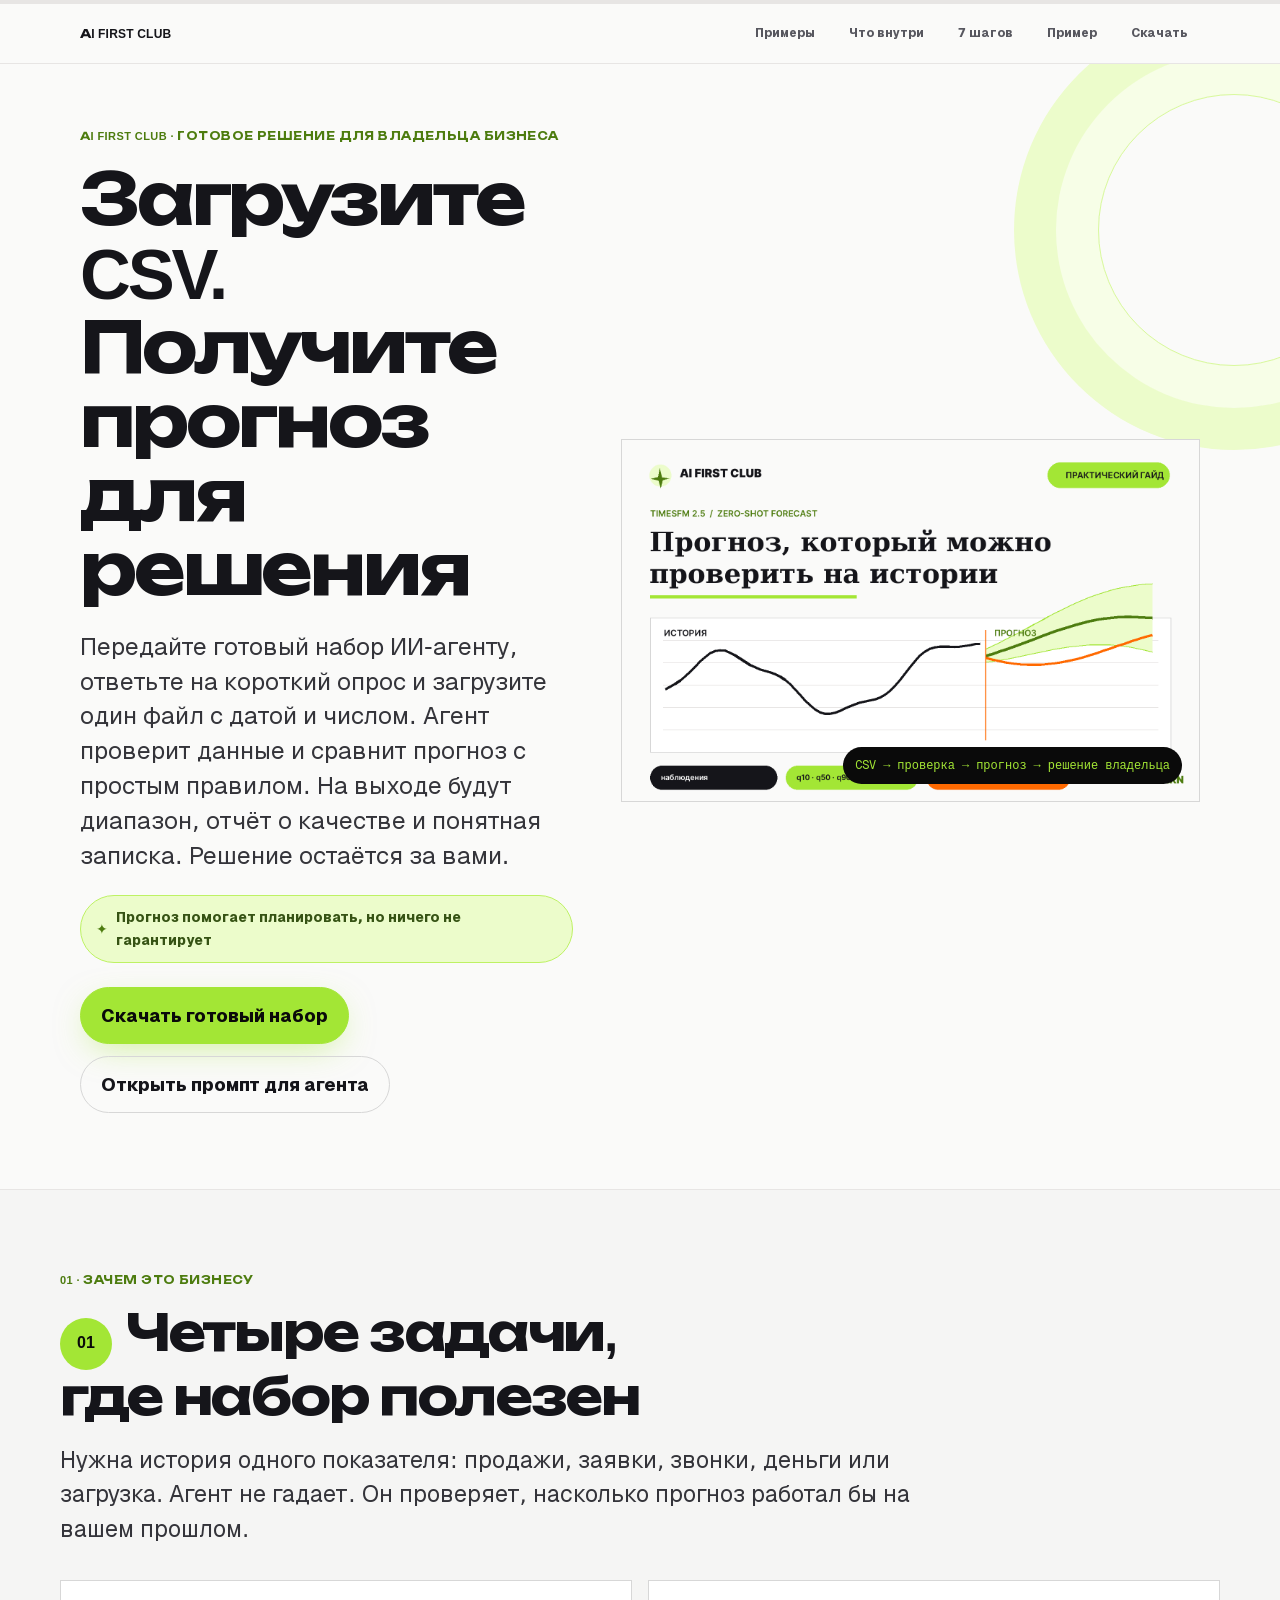
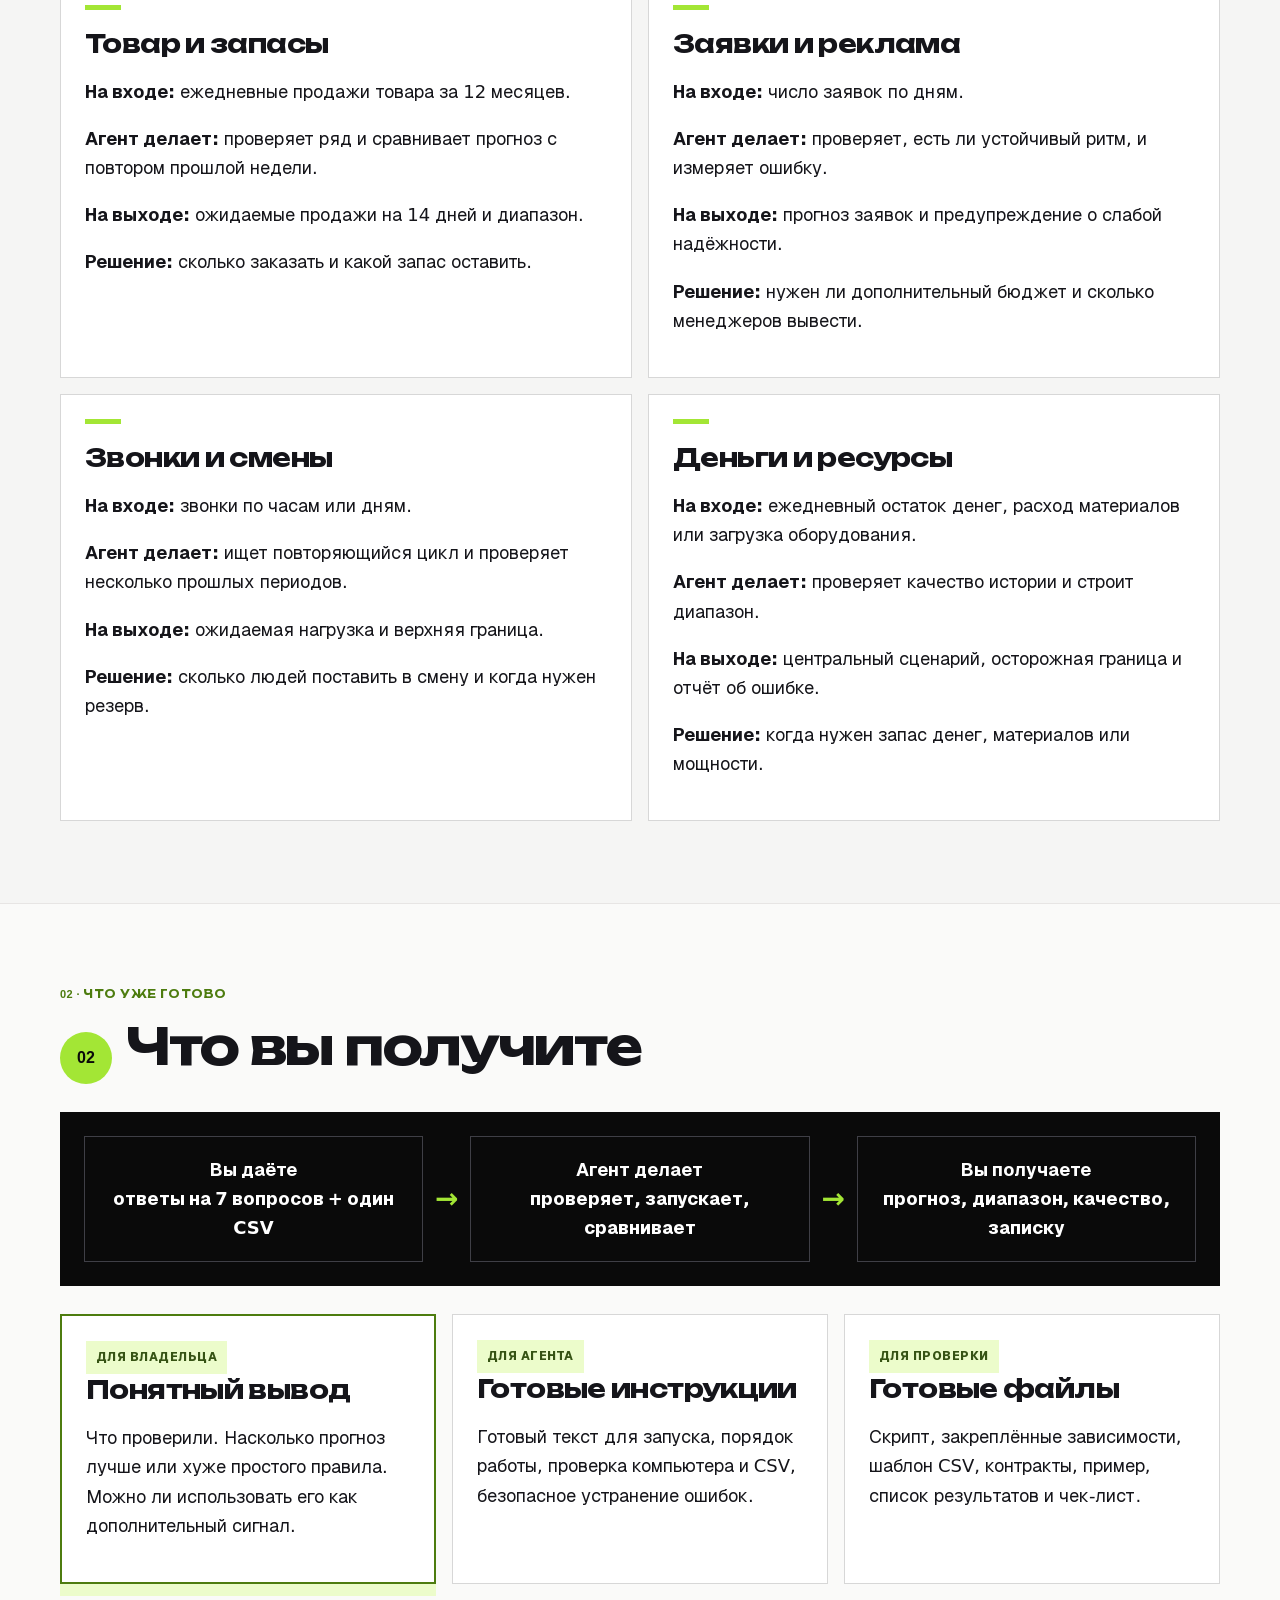
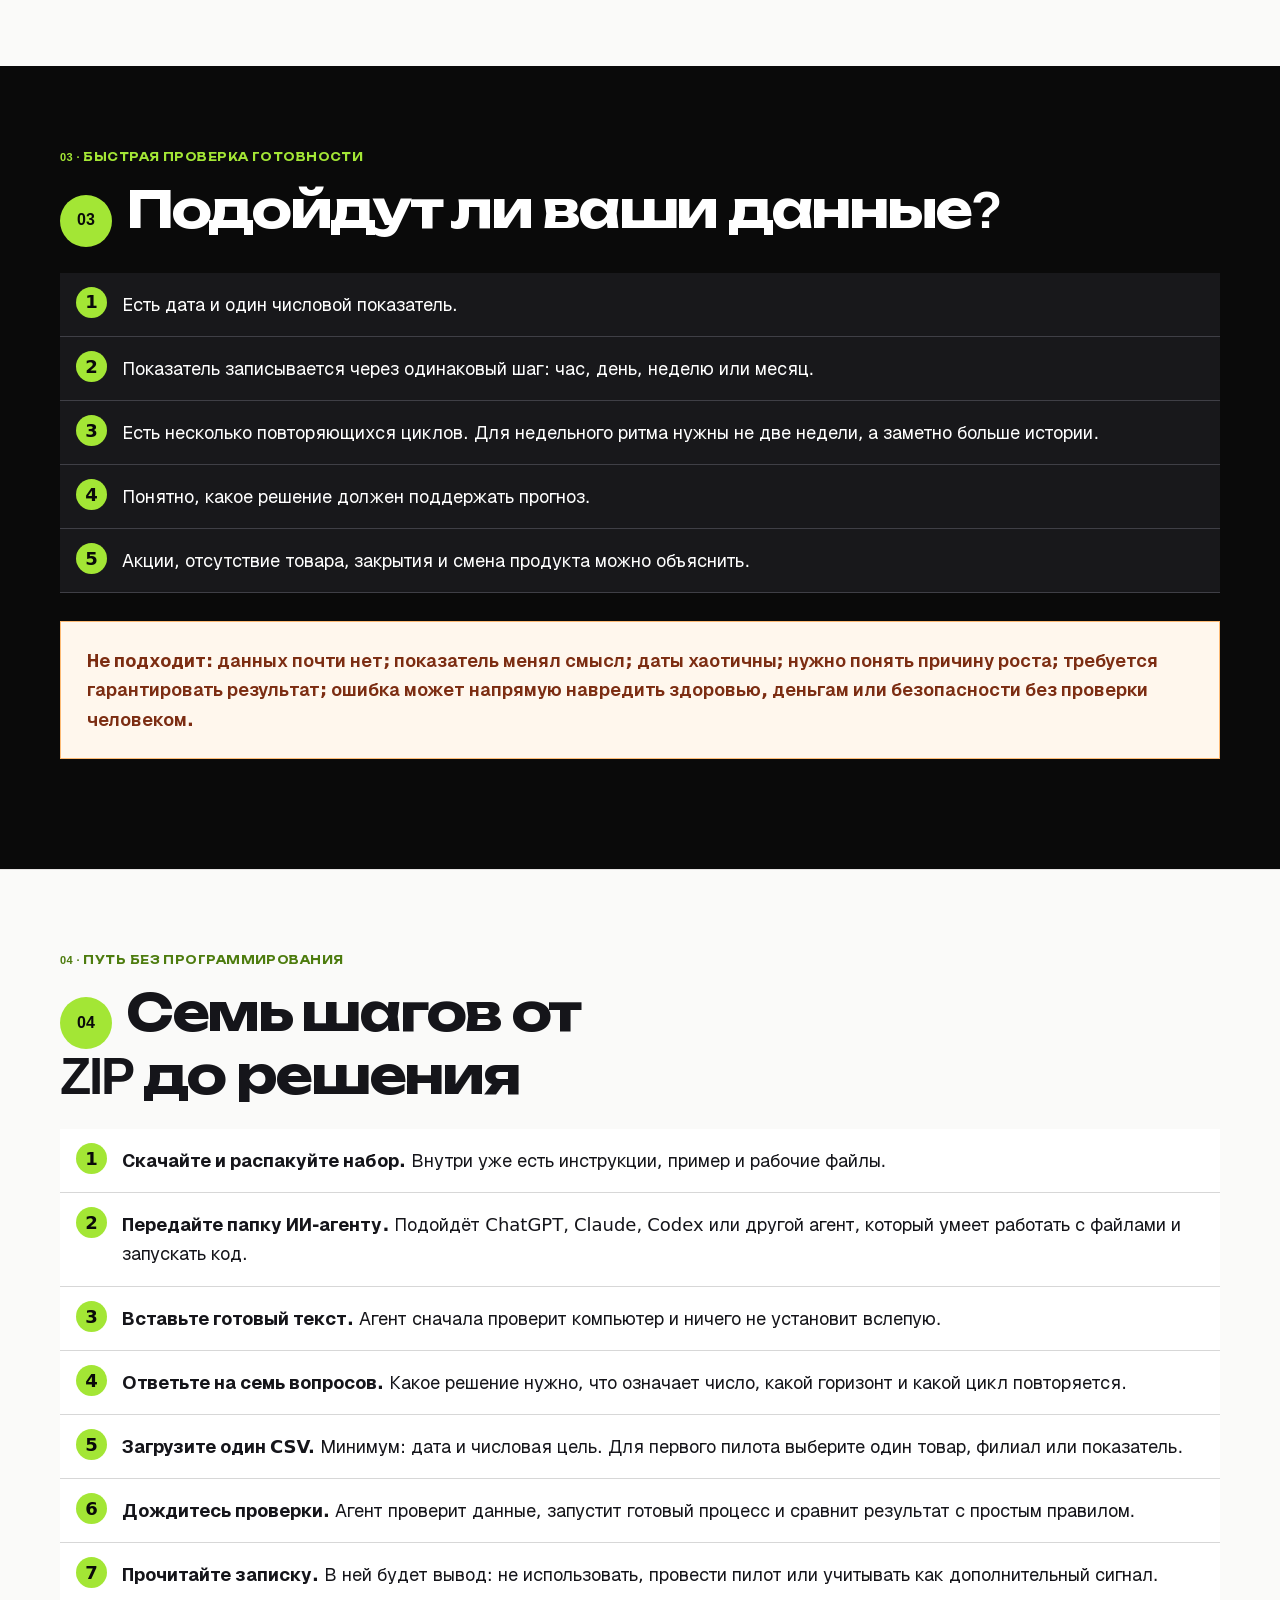
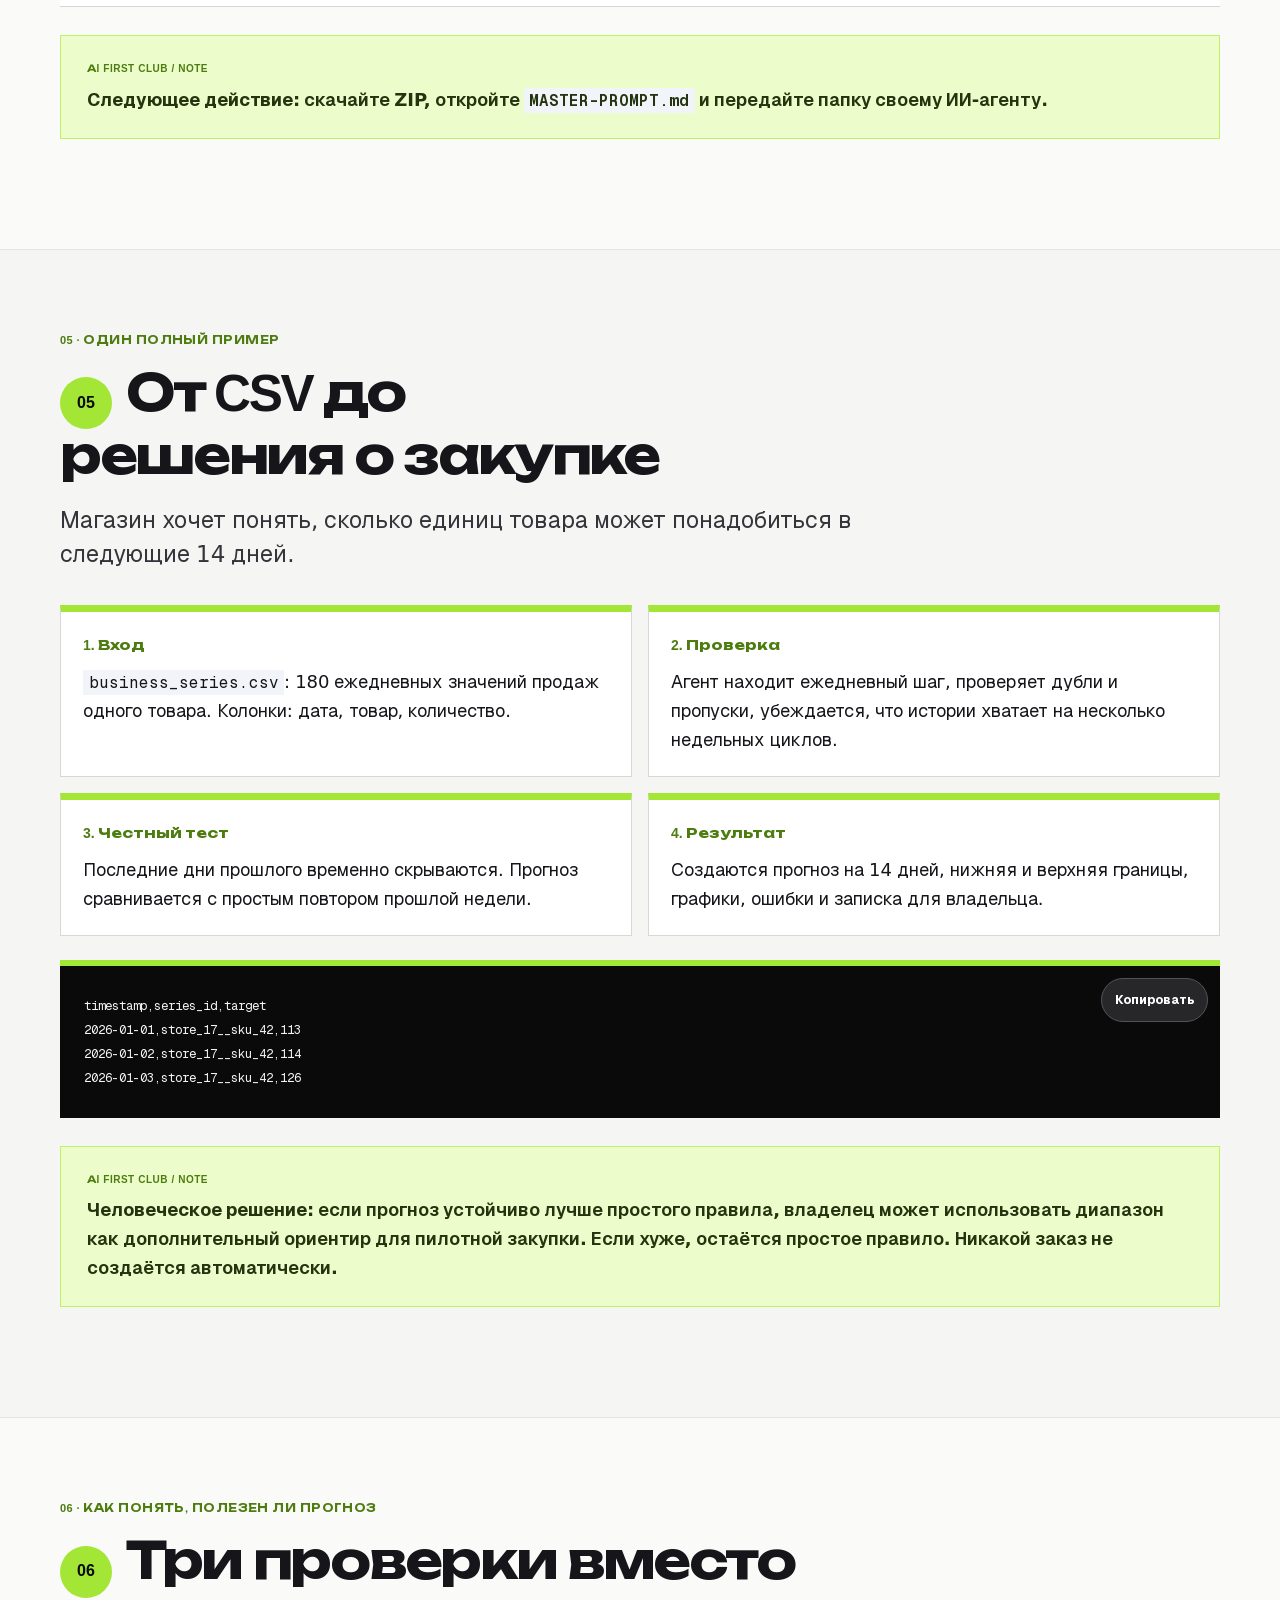
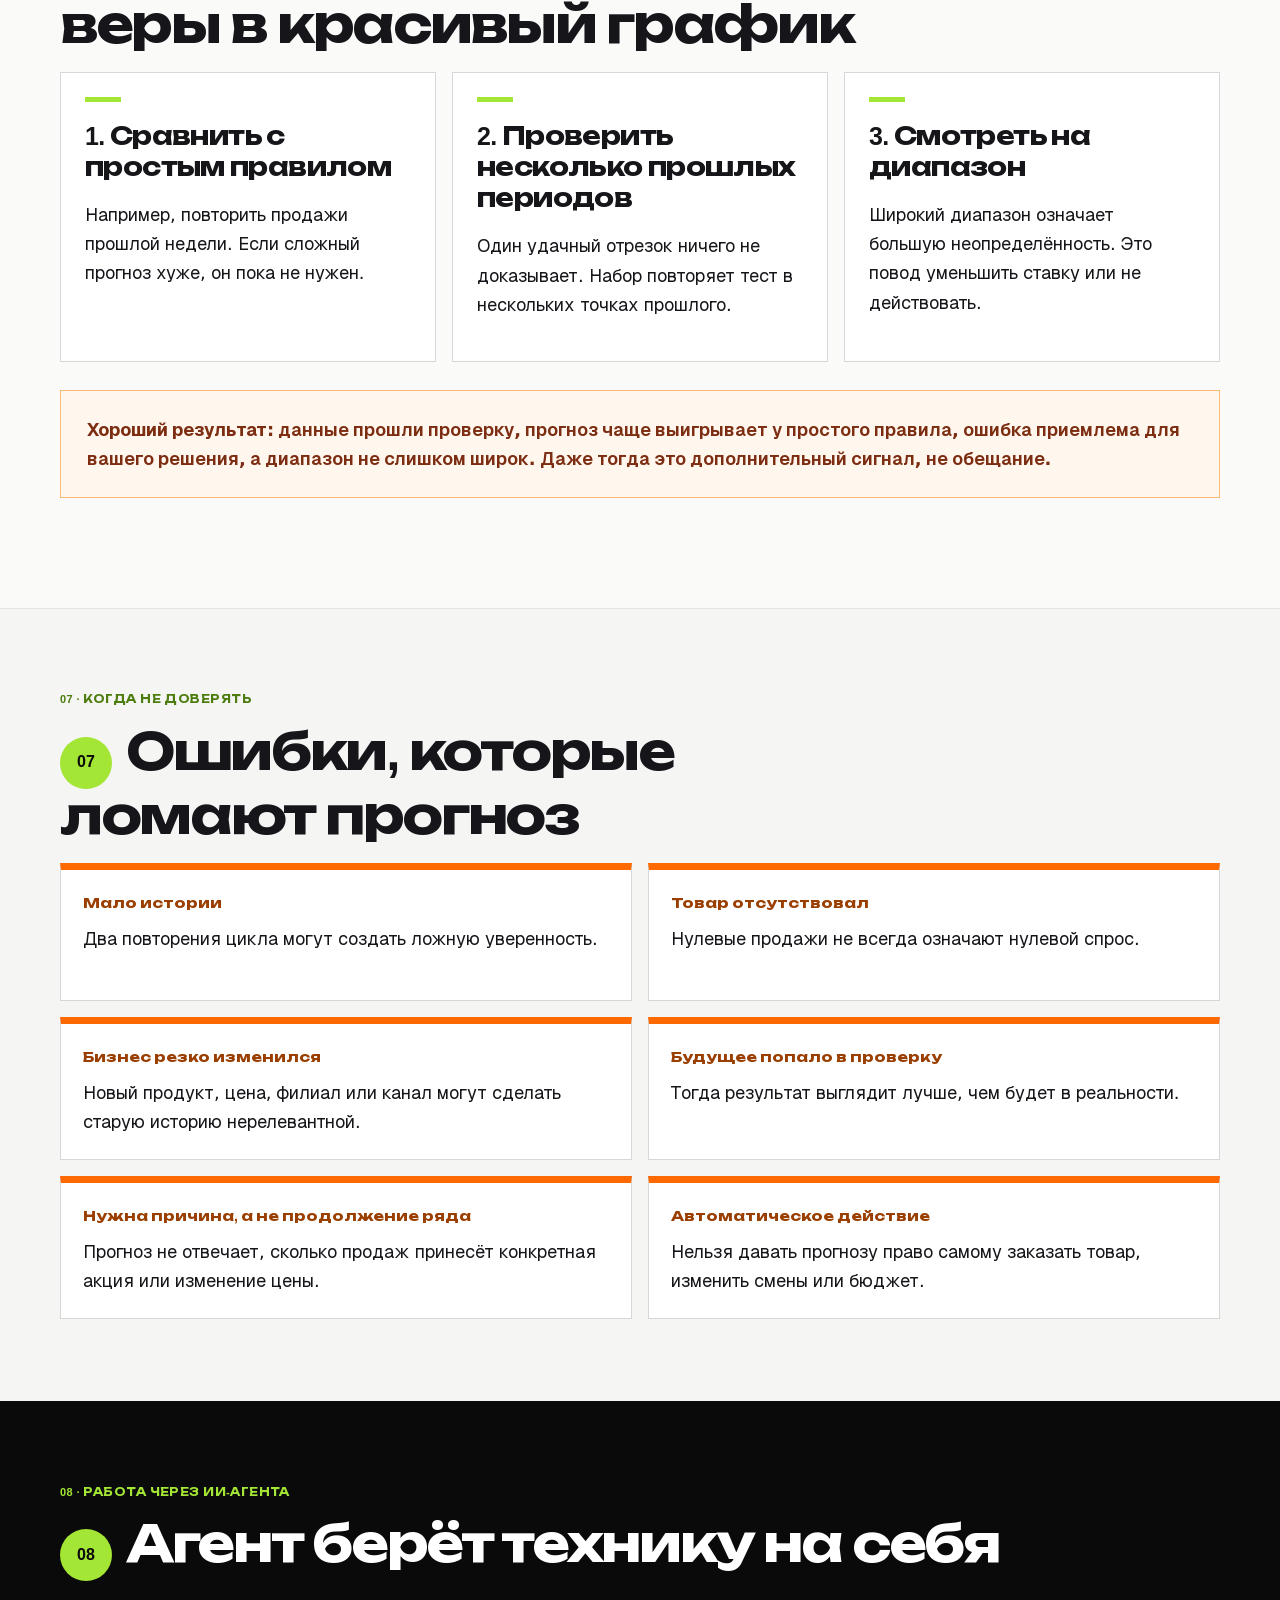
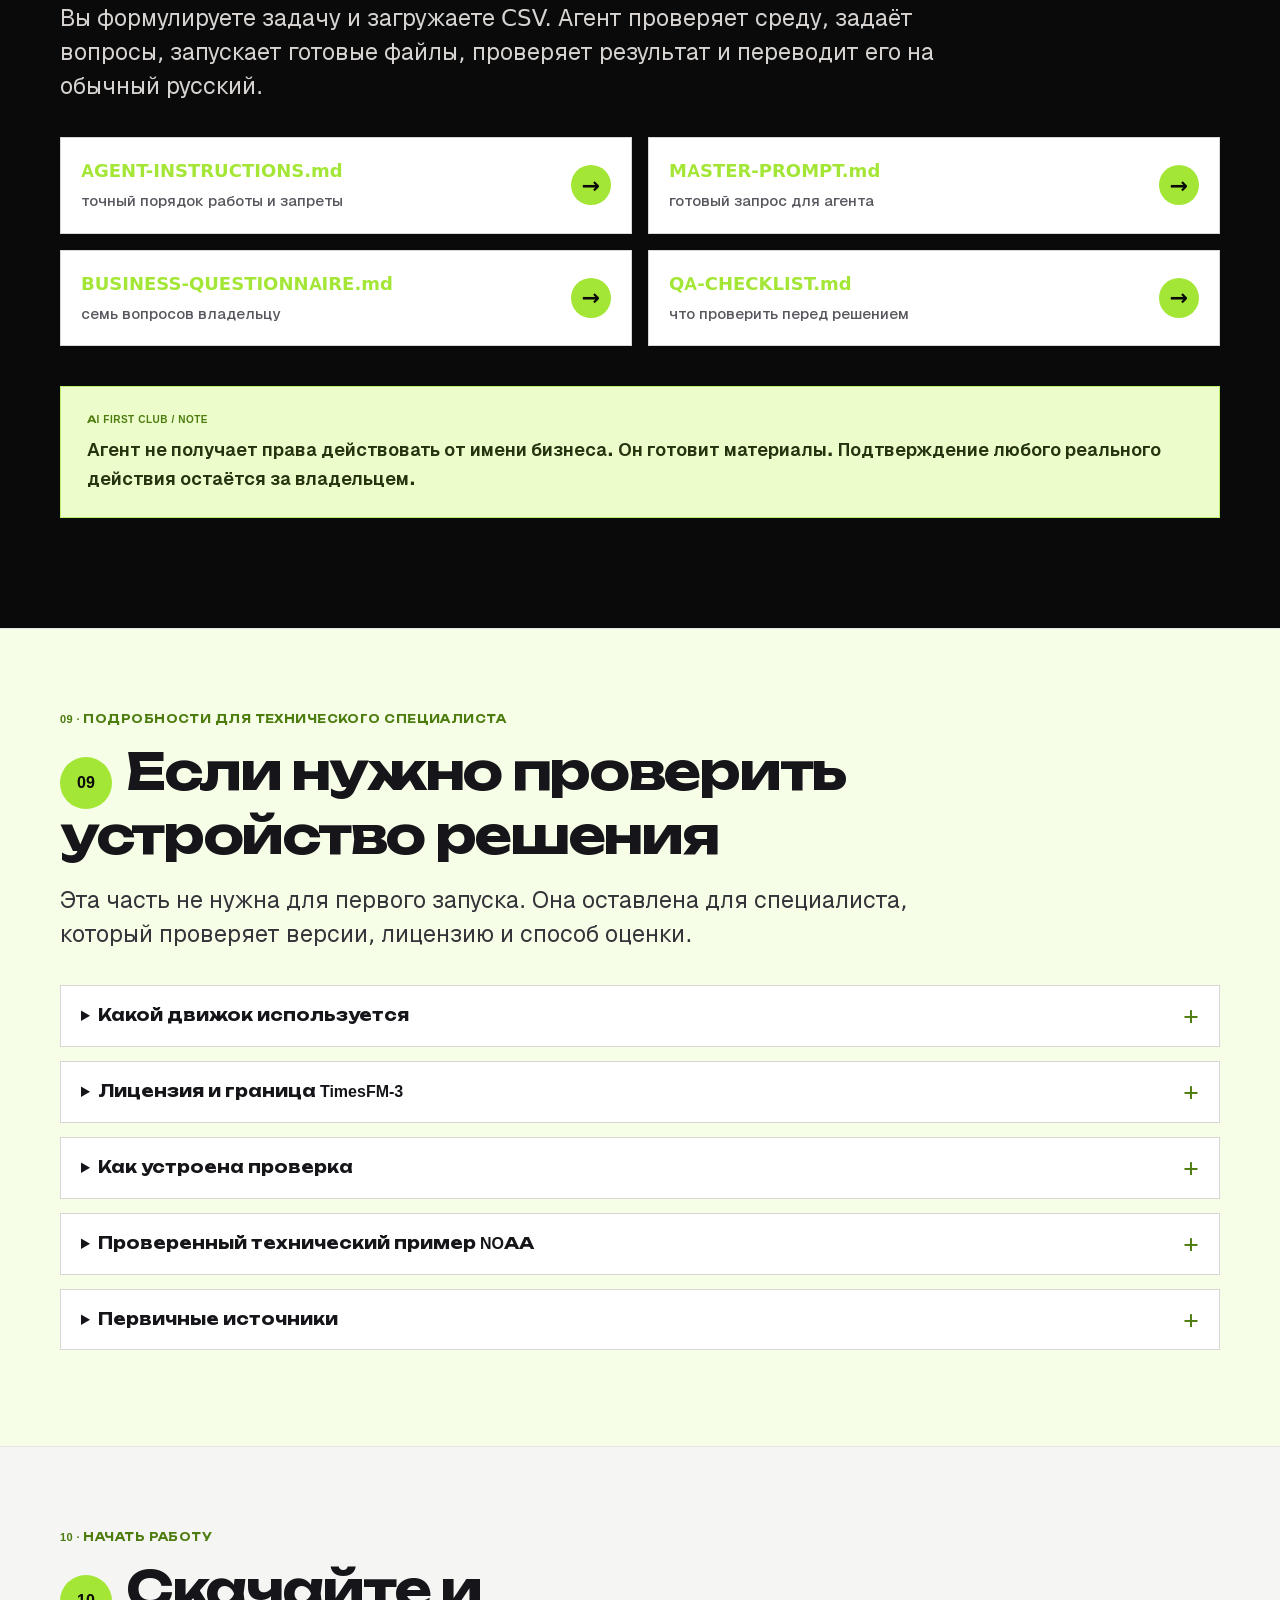
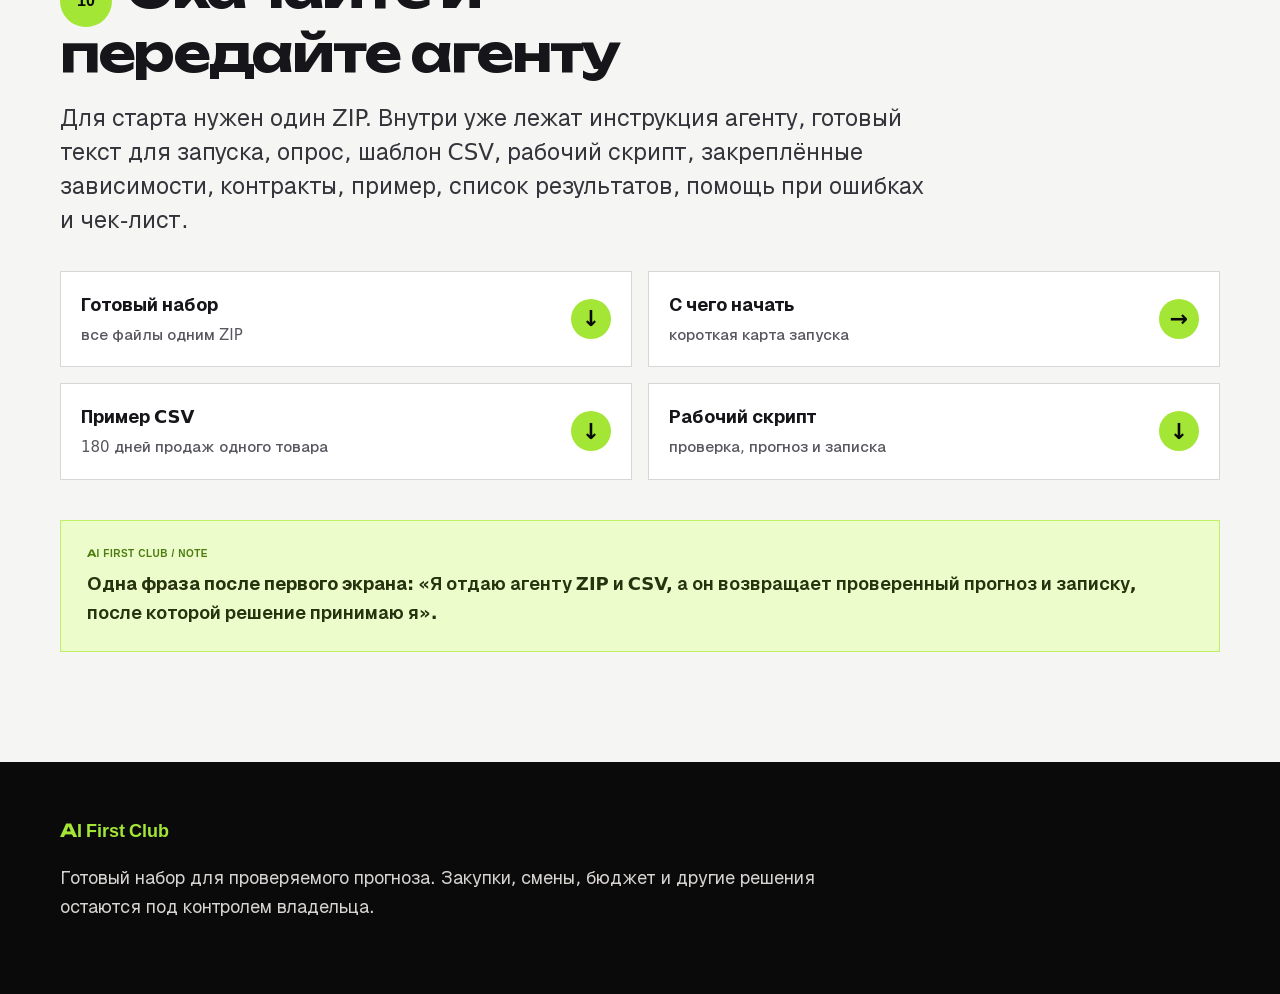
==== commit 661d1d34: "Humanize TimesFM guide and agent handoff" ====
--- a/index.html
+++ b/index.html
@@ -12,16 +12,16 @@
 <a class="skip" href="#content">К содержанию</a>
 <header class="progress-shell" aria-label="Прогресс чтения"><div class="progress-line"><span id="progress"></span></div><nav class="progress-nav"><a href="#cases">Примеры</a><a href="#kit">Что внутри</a><a href="#steps">7 шагов</a><a href="#example">Пример</a><a href="#download">Скачать</a></nav></header>
 <main id="content">
-<section class="hero" id="start"><div class="hero-grid"><div><div class="eyebrow">AI First Club · готовое решение для владельца бизнеса</div><h1>Загрузите CSV. Получите прогноз для решения</h1><p class="lede">Передайте starter pack ИИ-агенту, ответьте на короткий опрос и загрузите один файл с датой и числом. Агент проверит данные, сравнит прогноз с простым правилом и вернёт диапазон, отчёт о качестве и понятную записку. Решение остаётся за вами.</p><div class="truth-chip">Прогноз помогает планировать, но ничего не гарантирует</div><div class="button-row"><a class="btn" download href="downloads/timesfm-2.5-starter-pack.zip">Скачать готовый набор</a><a class="btn secondary" href="downloads/MASTER-PROMPT.md">Открыть промпт для агента</a></div></div><figure class="hero-figure"><img src="assets/timesfm_ai_first_club_hero_1600x1000.png" width="1600" height="1000" alt="История показателя, граница проверки, прогнозный диапазон и решения по запасам, команде, мощности и бюджету"><figcaption class="stamp">CSV → проверка → прогноз → решение владельца</figcaption></figure></div></section>
+<section class="hero" id="start"><div class="hero-grid"><div><div class="eyebrow">AI First Club · готовое решение для владельца бизнеса</div><h1>Загрузите CSV. Получите прогноз для решения</h1><p class="lede">Передайте готовый набор ИИ-агенту, ответьте на короткий опрос и загрузите один файл с датой и числом. Агент проверит данные и сравнит прогноз с простым правилом. На выходе будут диапазон, отчёт о качестве и понятная записка. Решение остаётся за вами.</p><div class="truth-chip">Прогноз помогает планировать, но ничего не гарантирует</div><div class="button-row"><a class="btn" download href="downloads/timesfm-2.5-starter-pack.zip">Скачать готовый набор</a><a class="btn secondary" href="downloads/MASTER-PROMPT.md">Открыть промпт для агента</a></div></div><figure class="hero-figure"><img src="assets/timesfm_ai_first_club_hero_1600x1000.png" width="1600" height="1000" alt="История показателя, граница проверки, прогнозный диапазон и решения по запасам, команде, мощности и бюджету"><figcaption class="stamp">CSV → проверка → прогноз → решение владельца</figcaption></figure></div></section>
 <section class="section paper-alt" id="cases"><div class="inner"><div class="eyebrow">01 · Зачем это бизнесу</div><h2><span class="num">01</span>Четыре задачи, где набор полезен</h2><p class="section-intro">Нужна история одного показателя: продажи, заявки, звонки, деньги или загрузка. Агент не гадает. Он проверяет, насколько прогноз работал бы на вашем прошлом.</p><div class="grid-2">
 <article class="proof"><h3>Товар и запасы</h3><p><b>На входе:</b> ежедневные продажи товара за 12 месяцев.</p><p><b>Агент делает:</b> проверяет ряд и сравнивает прогноз с повтором прошлой недели.</p><p><b>На выходе:</b> ожидаемые продажи на 14 дней и диапазон.</p><p><b>Решение:</b> сколько заказать и какой запас оставить.</p></article>
 <article class="proof"><h3>Заявки и реклама</h3><p><b>На входе:</b> число заявок по дням.</p><p><b>Агент делает:</b> проверяет, есть ли устойчивый ритм, и измеряет ошибку.</p><p><b>На выходе:</b> прогноз заявок и предупреждение о слабой надёжности.</p><p><b>Решение:</b> нужен ли дополнительный бюджет и сколько менеджеров вывести.</p></article>
 <article class="proof"><h3>Звонки и смены</h3><p><b>На входе:</b> звонки по часам или дням.</p><p><b>Агент делает:</b> ищет повторяющийся цикл и проверяет несколько прошлых периодов.</p><p><b>На выходе:</b> ожидаемая нагрузка и верхняя граница.</p><p><b>Решение:</b> сколько людей поставить в смену и когда нужен резерв.</p></article>
 <article class="proof"><h3>Деньги и ресурсы</h3><p><b>На входе:</b> ежедневный остаток денег, расход материалов или загрузка оборудования.</p><p><b>Агент делает:</b> проверяет качество истории и строит диапазон.</p><p><b>На выходе:</b> центральный сценарий, осторожная граница и отчёт об ошибке.</p><p><b>Решение:</b> когда нужен запас денег, материалов или мощности.</p></article>
 </div></div></section>
-<section class="section" id="kit"><div class="inner"><div class="eyebrow">02 · Готовый продукт</div><h2><span class="num">02</span>Что именно вы получаете</h2><div class="diagram"><div><b>Вы даёте</b><br>ответы на 7 вопросов + один CSV</div><span class="arrow">→</span><div><b>Агент делает</b><br>проверяет, запускает, сравнивает</div><span class="arrow">→</span><div><b>Вы получаете</b><br>прогноз, диапазон, качество, записку</div></div><div class="grid-3"><div class="route main"><span class="tag">Для владельца</span><h3>Понятный вывод</h3><p>Что проверили. Насколько прогноз лучше или хуже простого правила. Можно ли использовать его как дополнительный сигнал.</p></div><div class="route"><span class="tag">Для агента</span><h3>Готовые инструкции</h3><p>Мастер-промпт, порядок работы, проверка среды и CSV, безопасное устранение ошибок.</p></div><div class="route"><span class="tag">Для проверки</span><h3>Готовые файлы</h3><p>Скрипт, закреплённые зависимости, шаблон CSV, контракты, пример, список результатов и чек-лист.</p></div></div></div></section>
+<section class="section" id="kit"><div class="inner"><div class="eyebrow">02 · Что уже готово</div><h2><span class="num">02</span>Что вы получите</h2><div class="diagram"><div><b>Вы даёте</b><br>ответы на 7 вопросов + один CSV</div><span class="arrow">→</span><div><b>Агент делает</b><br>проверяет, запускает, сравнивает</div><span class="arrow">→</span><div><b>Вы получаете</b><br>прогноз, диапазон, качество, записку</div></div><div class="grid-3"><div class="route main"><span class="tag">Для владельца</span><h3>Понятный вывод</h3><p>Что проверили. Насколько прогноз лучше или хуже простого правила. Можно ли использовать его как дополнительный сигнал.</p></div><div class="route"><span class="tag">Для агента</span><h3>Готовые инструкции</h3><p>Готовый текст для запуска, порядок работы, проверка компьютера и CSV, безопасное устранение ошибок.</p></div><div class="route"><span class="tag">Для проверки</span><h3>Готовые файлы</h3><p>Скрипт, закреплённые зависимости, шаблон CSV, контракты, пример, список результатов и чек-лист.</p></div></div></div></section>
 <section class="section dark" id="ready"><div class="inner"><div class="eyebrow">03 · Быстрая проверка готовности</div><h2><span class="num">03</span>Подойдут ли ваши данные?</h2><ul class="checks"><li>Есть дата и один числовой показатель.</li><li>Показатель записывается через одинаковый шаг: час, день, неделю или месяц.</li><li>Есть несколько повторяющихся циклов. Для недельного ритма нужны не две недели, а заметно больше истории.</li><li>Понятно, какое решение должен поддержать прогноз.</li><li>Акции, отсутствие товара, закрытия и смена продукта можно объяснить.</li></ul><div class="warning"><b>Не подходит:</b> данных почти нет; показатель менял смысл; даты хаотичны; нужно понять причину роста; требуется гарантировать результат; ошибка может напрямую навредить здоровью, деньгам или безопасности без проверки человеком.</div></div></section>
-<section class="section" id="steps"><div class="inner"><div class="eyebrow">04 · Путь без программирования</div><h2><span class="num">04</span>Семь шагов от ZIP до решения</h2><ol class="checks"><li><b>Скачайте и распакуйте набор.</b> Внутри уже есть инструкции, пример и рабочие файлы.</li><li><b>Передайте папку ИИ-агенту.</b> Подойдёт ChatGPT, Claude, Codex или другой агент, который умеет работать с файлами и запускать код.</li><li><b>Вставьте мастер-промпт.</b> Агент сначала проверит компьютер и ничего не установит вслепую.</li><li><b>Ответьте на семь вопросов.</b> Какое решение нужно, что означает число, какой горизонт и какой цикл повторяется.</li><li><b>Загрузите один CSV.</b> Минимум: дата и числовая цель. Для первого пилота выберите один товар, филиал или показатель.</li><li><b>Дождитесь проверки.</b> Агент проверит данные, запустит готовый процесс и сравнит результат с простым правилом.</li><li><b>Прочитайте записку.</b> В ней будет вывод: не использовать, провести пилот или учитывать как дополнительный сигнал.</li></ol><div class="callout"><b>Следующее действие:</b> скачайте ZIP, откройте <code>MASTER-PROMPT.md</code> и передайте папку своему ИИ-агенту.</div></div></section>
+<section class="section" id="steps"><div class="inner"><div class="eyebrow">04 · Путь без программирования</div><h2><span class="num">04</span>Семь шагов от ZIP до решения</h2><ol class="checks"><li><b>Скачайте и распакуйте набор.</b> Внутри уже есть инструкции, пример и рабочие файлы.</li><li><b>Передайте папку ИИ-агенту.</b> Подойдёт ChatGPT, Claude, Codex или другой агент, который умеет работать с файлами и запускать код.</li><li><b>Вставьте готовый текст.</b> Агент сначала проверит компьютер и ничего не установит вслепую.</li><li><b>Ответьте на семь вопросов.</b> Какое решение нужно, что означает число, какой горизонт и какой цикл повторяется.</li><li><b>Загрузите один CSV.</b> Минимум: дата и числовая цель. Для первого пилота выберите один товар, филиал или показатель.</li><li><b>Дождитесь проверки.</b> Агент проверит данные, запустит готовый процесс и сравнит результат с простым правилом.</li><li><b>Прочитайте записку.</b> В ней будет вывод: не использовать, провести пилот или учитывать как дополнительный сигнал.</li></ol><div class="callout"><b>Следующее действие:</b> скачайте ZIP, откройте <code>MASTER-PROMPT.md</code> и передайте папку своему ИИ-агенту.</div></div></section>
 <section class="section paper-alt" id="example"><div class="inner"><div class="eyebrow">05 · Один полный пример</div><h2><span class="num">05</span>От CSV до решения о закупке</h2><p class="section-intro">Магазин хочет понять, сколько единиц товара может понадобиться в следующие 14 дней.</p><div class="grid-2"><div class="rail"><strong>1. Вход</strong><code>business_series.csv</code>: 180 ежедневных значений продаж одного товара. Колонки: дата, товар, количество.</div><div class="rail"><strong>2. Проверка</strong>Агент находит ежедневный шаг, проверяет дубли и пропуски, убеждается, что истории хватает на несколько недельных циклов.</div><div class="rail"><strong>3. Честный тест</strong>Последние дни прошлого временно скрываются. Прогноз сравнивается с простым повтором прошлой недели.</div><div class="rail"><strong>4. Результат</strong>Создаются прогноз на 14 дней, нижняя и верхняя границы, графики, ошибки и записка для владельца.</div></div><div class="code-wrap"><button class="copy">Копировать</button><pre><code>timestamp,series_id,target
 2026-01-01,store_17__sku_42,113
 2026-01-02,store_17__sku_42,114
@@ -36,8 +36,8 @@
 <details class="advanced"><summary>Проверенный технический пример NOAA</summary><div><p>На сохранённом месячном ряду CO₂ rolling MAE TimesFM составила 0,4709 ppm, а seasonal naive 2,5722 ppm. Это доказательство воспроизводимости процесса на одном примере, а не обещание результата для продаж.</p></div></details>
 <details class="advanced"><summary>Первичные источники</summary><div><p><a href="https://github.com/google-research/timesfm">Официальный репозиторий TimesFM</a><br><a href="https://huggingface.co/google/timesfm-2.5-200m-pytorch">Карточка TimesFM 2.5</a><br><a href="https://arxiv.org/abs/2310.10688">Оригинальная научная работа</a><br><a href="https://gml.noaa.gov/ccgg/trends/data.html">Данные NOAA</a></p></div></details>
 </div></section>
-<section class="section paper-alt" id="download"><div class="inner"><div class="eyebrow">10 · Забрать решение</div><h2><span class="num">10</span>Скачайте и передайте агенту</h2><p class="section-intro">Для старта нужен один ZIP. Внутри: инструкции агенту, мастер-промпт, опрос, шаблон CSV, рабочий скрипт, закреплённые зависимости, контракты, пример, ожидаемые результаты, помощь при ошибках и чек-лист.</p><div class="download-list"><a class="download" download href="downloads/timesfm-2.5-starter-pack.zip"><span><b>Готовый starter pack</b><br><small>весь набор одним ZIP</small></span><span>↓</span></a><a class="download" href="downloads/START-HERE.html"><span><b>START HERE</b><br><small>короткая карта запуска</small></span><span>→</span></a><a class="download" download href="downloads/business_series.csv"><span><b>Пример CSV</b><br><small>180 дней продаж одного товара</small></span><span>↓</span></a><a class="download" download href="downloads/timesfm_workflow.py"><span><b>Рабочий скрипт</b><br><small>проверка, прогноз и записка</small></span><span>↓</span></a></div><div class="callout"><b>Одна фраза после первого экрана:</b> «Я отдаю агенту ZIP и CSV, а он возвращает проверенный прогноз и записку, после которой решение принимаю я».</div></div></section>
+<section class="section paper-alt" id="download"><div class="inner"><div class="eyebrow">10 · Начать работу</div><h2><span class="num">10</span>Скачайте и передайте агенту</h2><p class="section-intro">Для старта нужен один ZIP. Внутри уже лежат инструкция агенту, готовый текст для запуска, опрос, шаблон CSV, рабочий скрипт, закреплённые зависимости, контракты, пример, список результатов, помощь при ошибках и чек-лист.</p><div class="download-list"><a class="download" download href="downloads/timesfm-2.5-starter-pack.zip"><span><b>Готовый набор</b><br><small>все файлы одним ZIP</small></span><span>↓</span></a><a class="download" href="downloads/START-HERE.html"><span><b>С чего начать</b><br><small>короткая карта запуска</small></span><span>→</span></a><a class="download" download href="downloads/business_series.csv"><span><b>Пример CSV</b><br><small>180 дней продаж одного товара</small></span><span>↓</span></a><a class="download" download href="downloads/timesfm_workflow.py"><span><b>Рабочий скрипт</b><br><small>проверка, прогноз и записка</small></span><span>↓</span></a></div><div class="callout"><b>Одна фраза после первого экрана:</b> «Я отдаю агенту ZIP и CSV, а он возвращает проверенный прогноз и записку, после которой решение принимаю я».</div></div></section>
 </main>
 <a class="btn sticky-action" id="sticky-action" href="downloads/timesfm-2.5-starter-pack.zip" download>Скачать готовый набор ↓</a>
-<footer class="footer"><div class="inner"><b>AI First Club</b><p>Готовое решение для проверяемого прогноза. Технический движок — TimesFM 2.5. Бизнес-действия остаются под контролем владельца.</p></div></footer>
+<footer class="footer"><div class="inner"><b>AI First Club</b><p>Готовый набор для проверяемого прогноза. Закупки, смены, бюджет и другие решения остаются под контролем владельца.</p></div></footer>
 </body></html>
